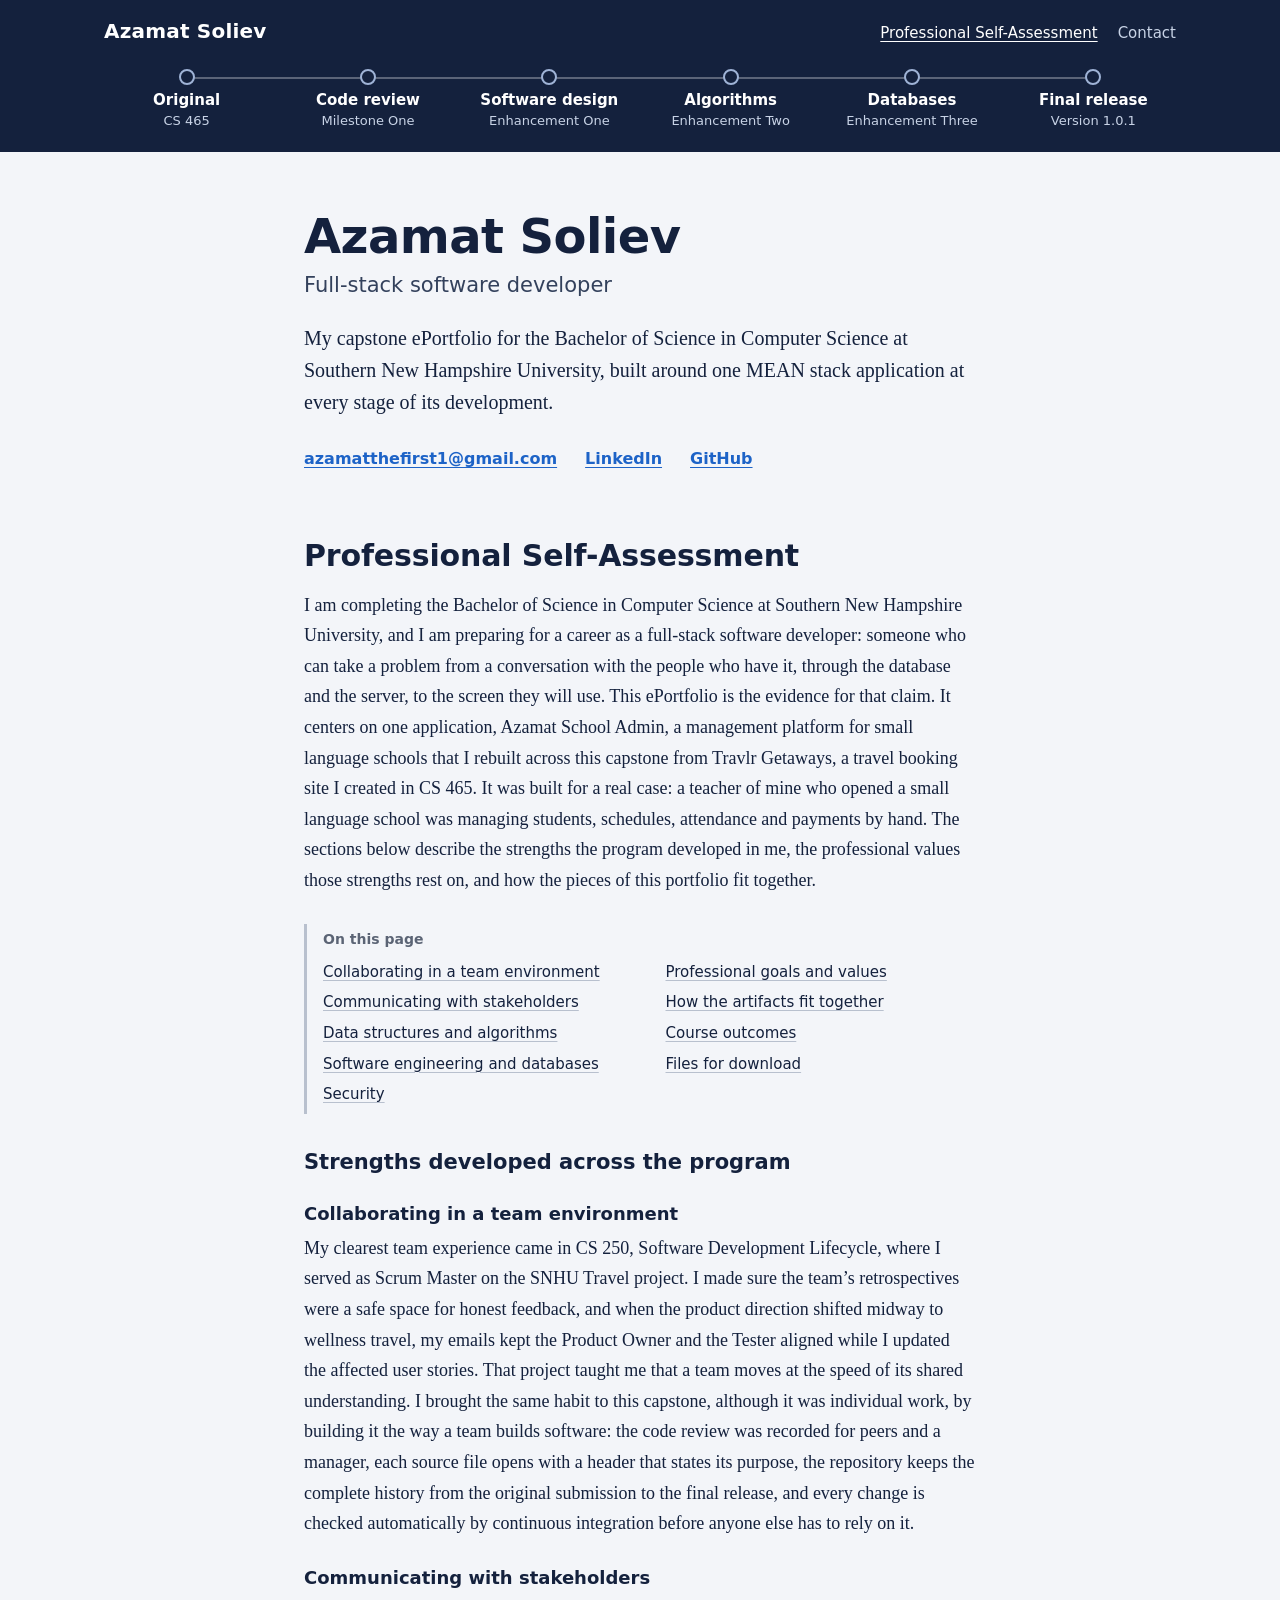
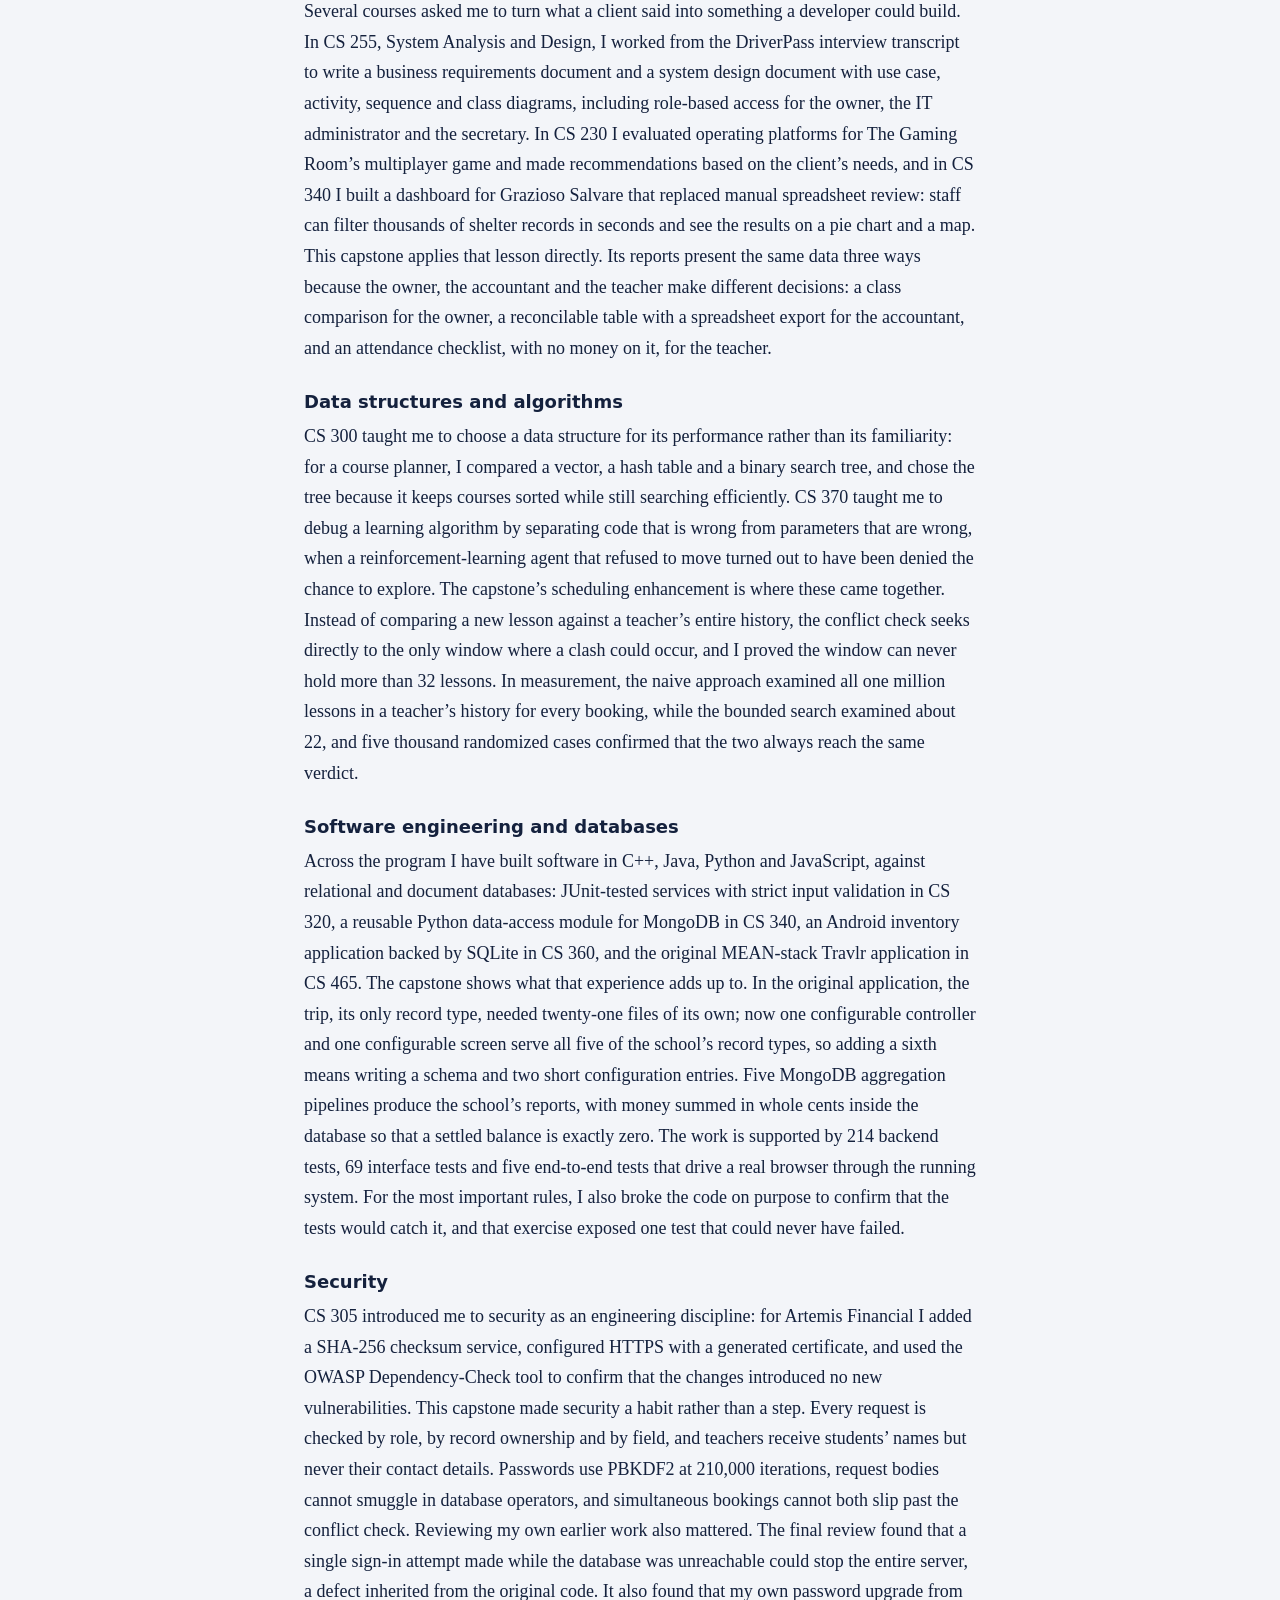
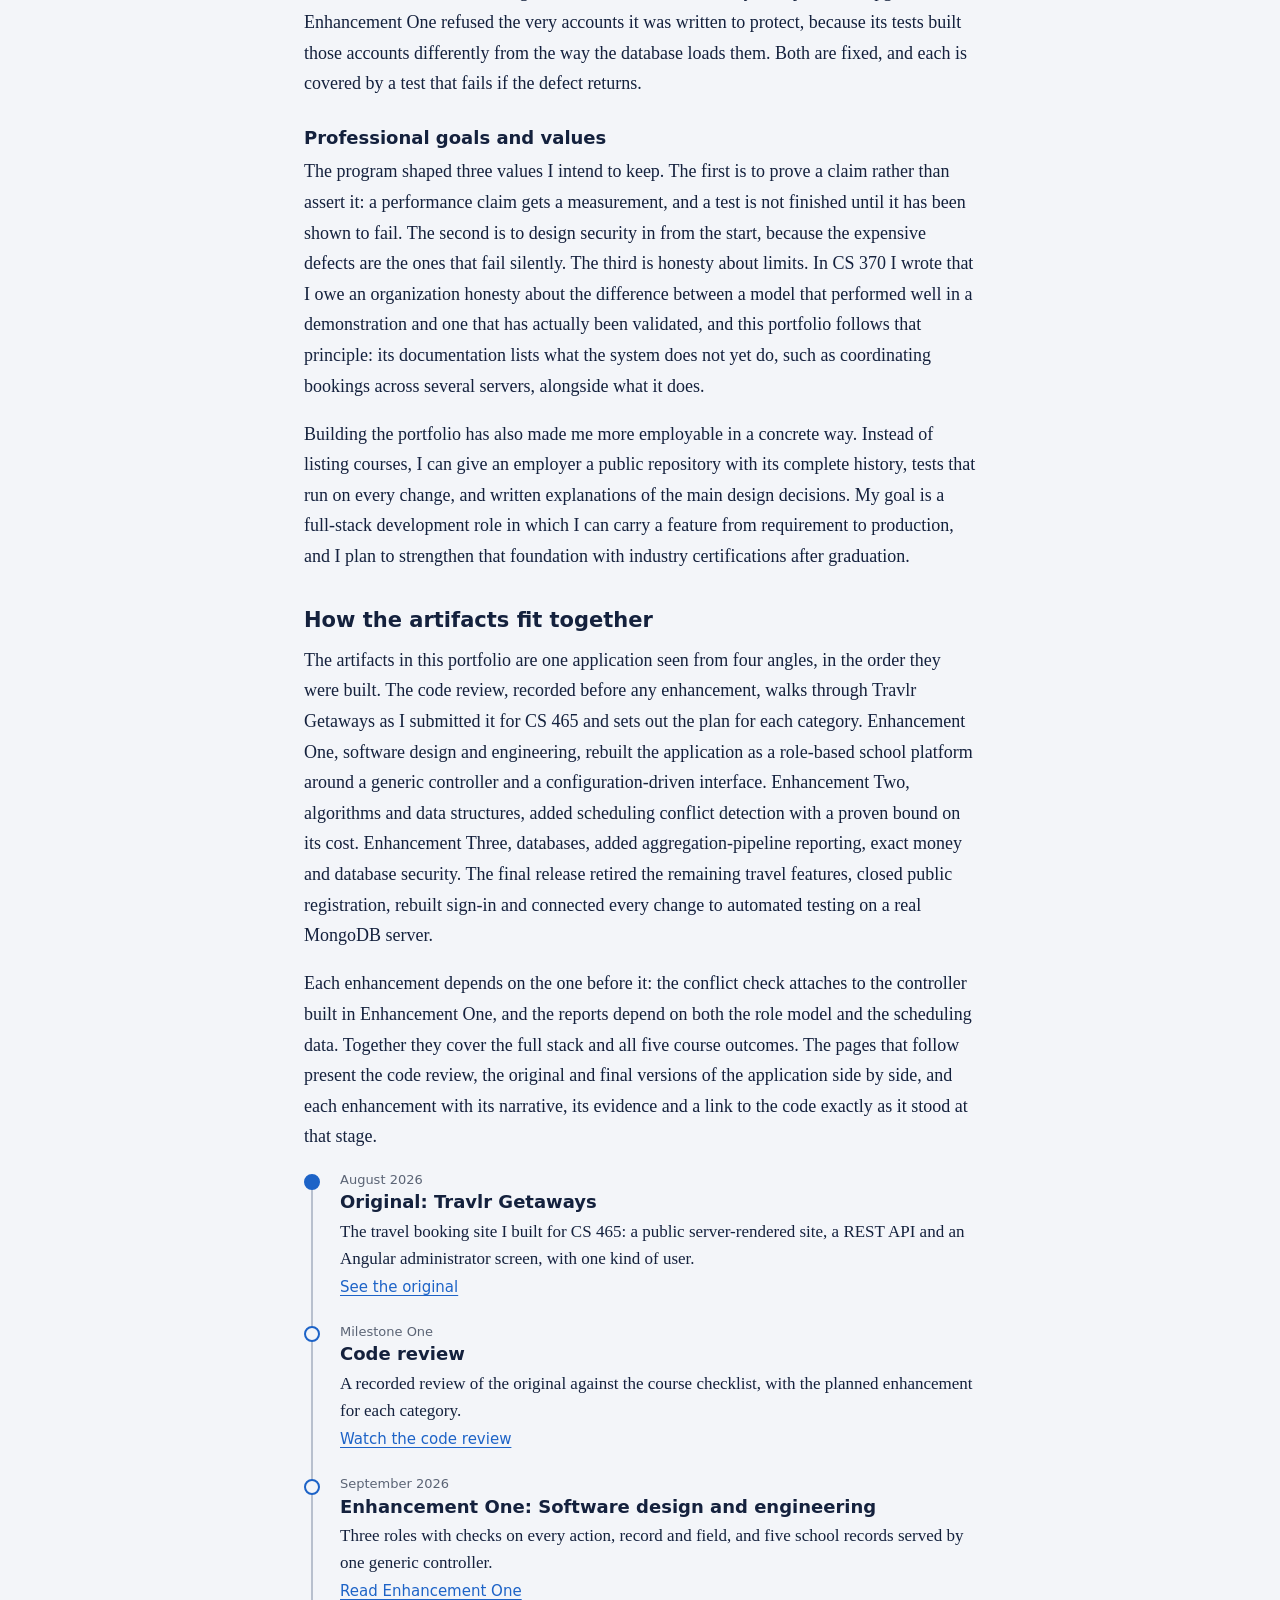
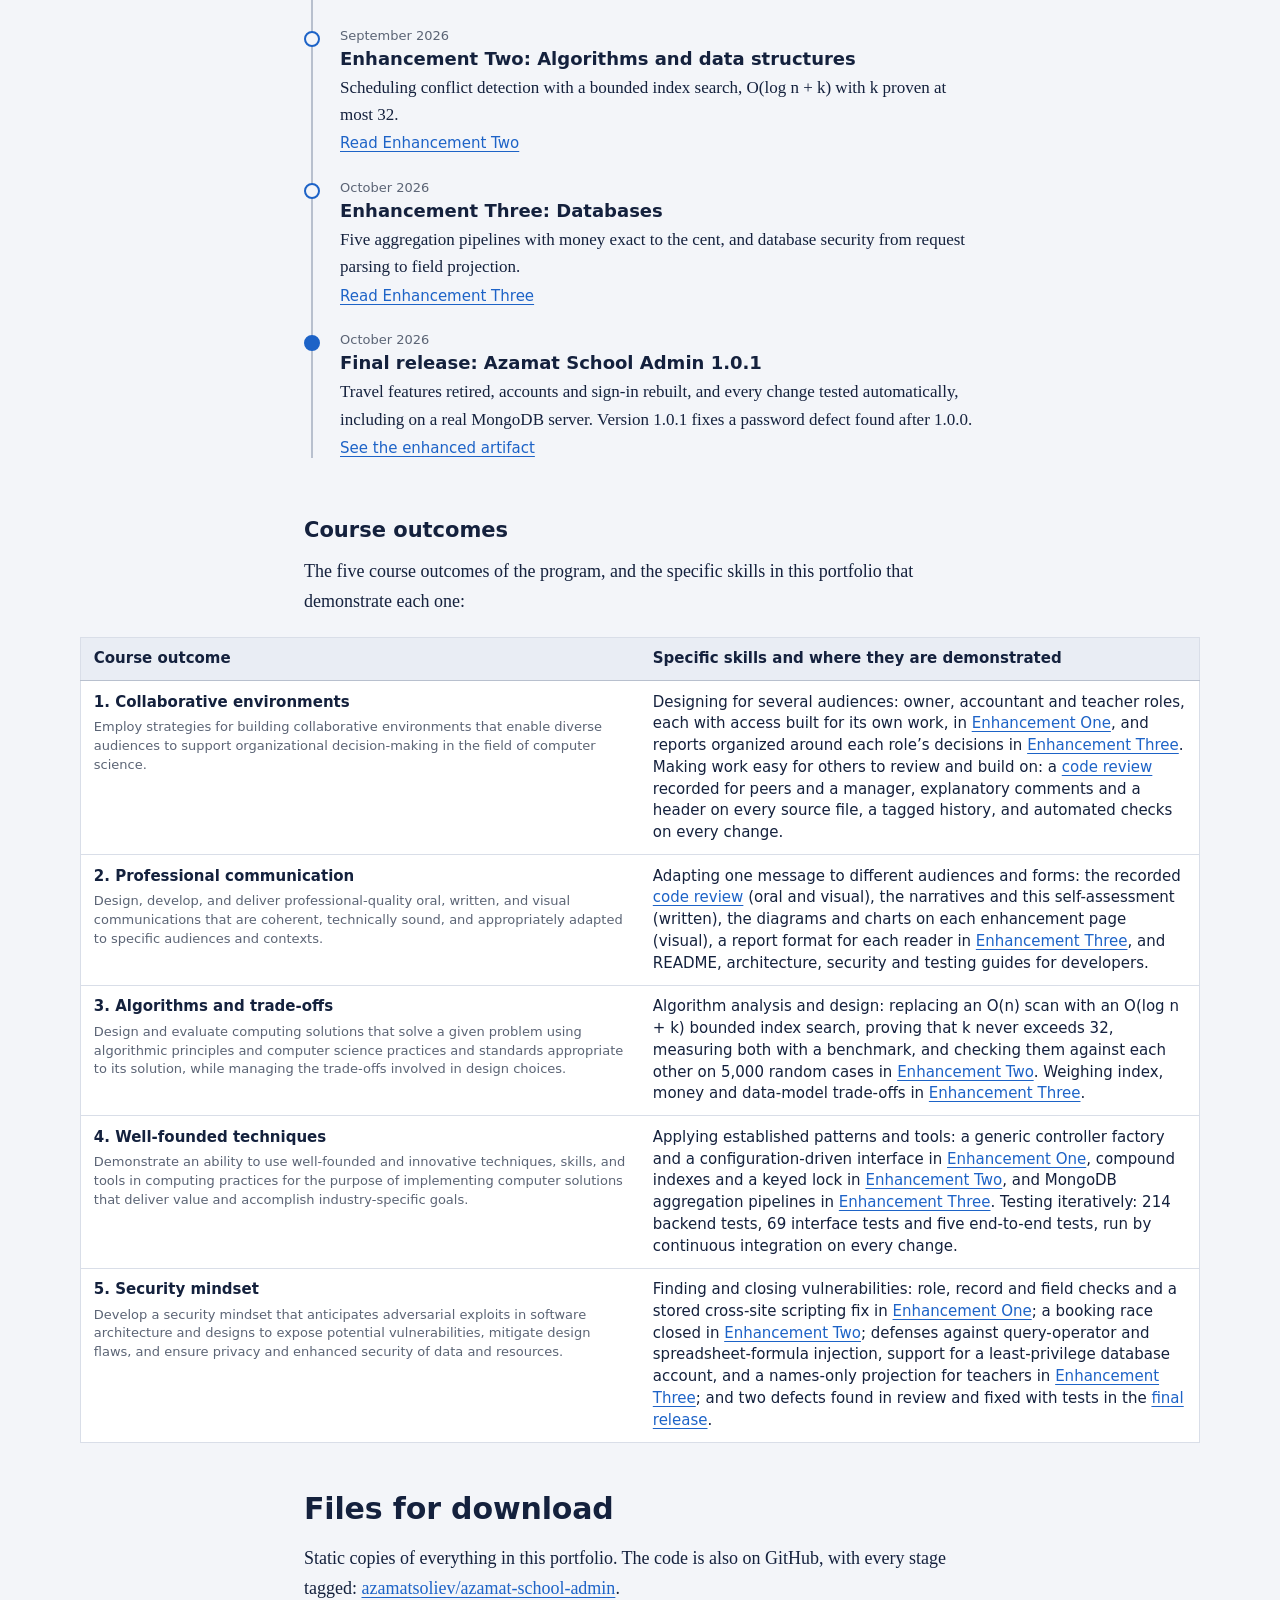
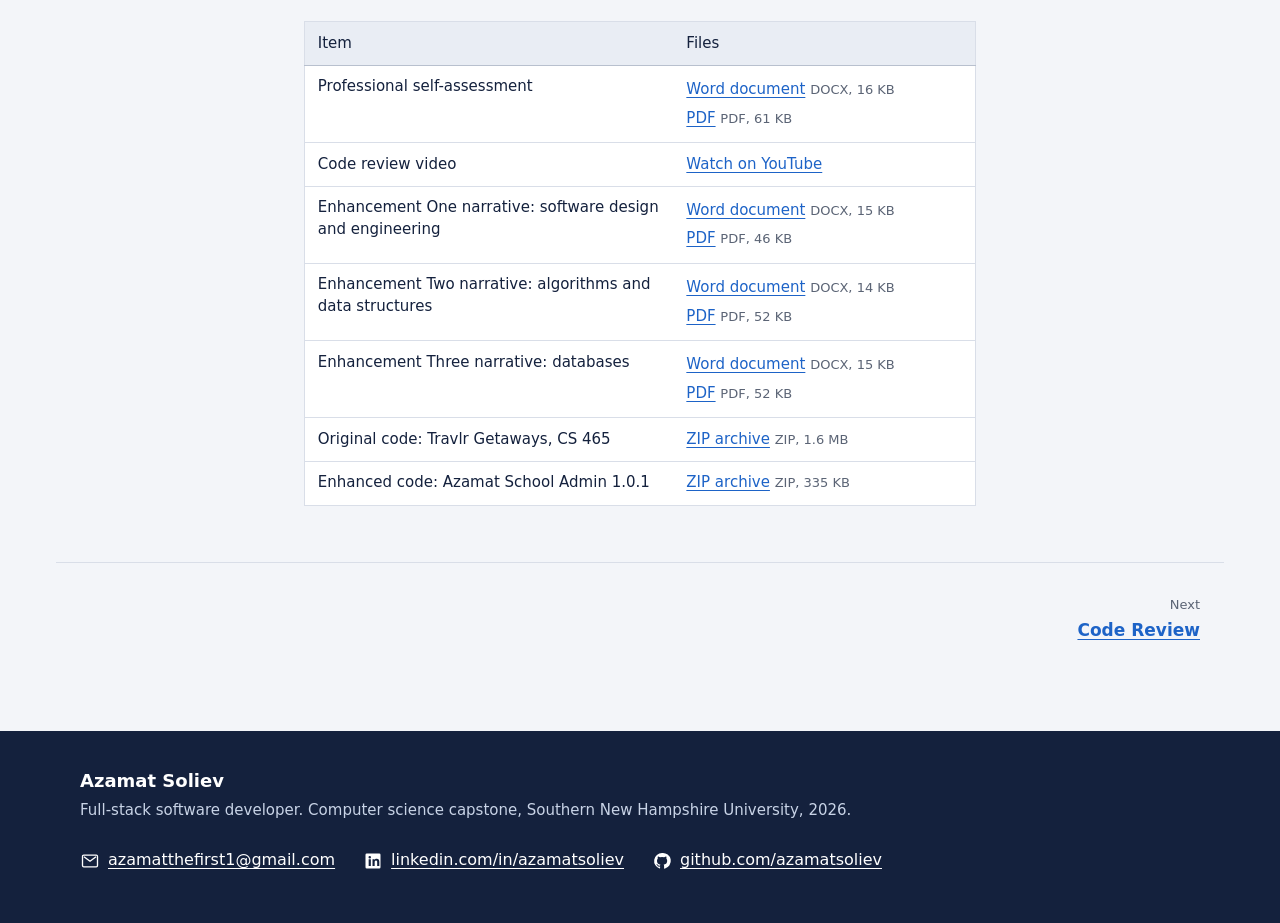
==== index.html @ d70ba4aa "Publish the CS 499 ePortfolio" ====
<!doctype html>
<html lang="en">
<head>
<meta charset="utf-8">
<meta name="viewport" content="width=device-width, initial-scale=1">
<title>Azamat Soliev | Computer Science ePortfolio</title>
<meta name="description" content="Professional self-assessment and capstone ePortfolio of Azamat Soliev, full-stack software developer: one application, from a travel booking site to a school management platform.">
<meta name="author" content="Azamat Soliev">
<meta name="color-scheme" content="light">
<meta property="og:title" content="Azamat Soliev | Computer Science ePortfolio">
<meta property="og:description" content="Professional self-assessment and capstone ePortfolio of Azamat Soliev, full-stack software developer: one application, from a travel booking site to a school management platform.">
<meta property="og:type" content="website">
<link rel="icon" href="assets/images/favicon.svg" type="image/svg+xml">
<link rel="preload" href="assets/fonts/atkinson-hyperlegible-next-latin-700-normal.woff2" as="font" type="font/woff2" crossorigin>
<link rel="preload" href="assets/fonts/source-serif-4-latin-400-normal.woff2" as="font" type="font/woff2" crossorigin>
<link rel="stylesheet" href="assets/css/site.css">
</head>
<body>

<a class="skip-link" href="#main">Skip to main content</a>
<header class="site-header">
  <div class="bar">
    <a class="wordmark" href="index.html" aria-current="page">Azamat Soliev</a>
    <p class="bar-links"><a href="index.html#self-assessment" class="is-current">Professional Self-Assessment</a> <a href="#contact">Contact</a></p>
  </div>
  
<nav class="rail" aria-label="Portfolio stages">
  <ol class="rail-list">
    <li class="rail-stage"><a href="artifact.html#original"><span class="rail-dot" aria-hidden="true"></span><span class="rail-name">Original</span><span class="rail-note">CS 465</span></a></li>
    <li class="rail-stage"><a href="code-review.html"><span class="rail-dot" aria-hidden="true"></span><span class="rail-name">Code review</span><span class="rail-note">Milestone One</span></a></li>
    <li class="rail-stage"><a href="software-design.html"><span class="rail-dot" aria-hidden="true"></span><span class="rail-name">Software design</span><span class="rail-note">Enhancement One</span></a></li>
    <li class="rail-stage"><a href="algorithms.html"><span class="rail-dot" aria-hidden="true"></span><span class="rail-name">Algorithms</span><span class="rail-note">Enhancement Two</span></a></li>
    <li class="rail-stage"><a href="databases.html"><span class="rail-dot" aria-hidden="true"></span><span class="rail-name">Databases</span><span class="rail-note">Enhancement Three</span></a></li>
    <li class="rail-stage"><a href="artifact.html#final"><span class="rail-dot" aria-hidden="true"></span><span class="rail-name">Final release</span><span class="rail-note">Version 1.0.1</span></a></li>
  </ol>
</nav>
</header>
<main id="main" tabindex="-1">

<section class="hero" aria-labelledby="name">
  <div class="hero-inner">
    <h1 id="name">Azamat Soliev</h1>
    <p class="hero-role">Full-stack software developer</p>
    <p class="hero-lead">My capstone ePortfolio for the Bachelor of Science in Computer Science at Southern New Hampshire University, built around one MEAN stack application at every stage of its development.</p>
    <ul class="contact-list hero-contacts">
      <li><a href="mailto:azamatthefirst1@gmail.com"><span>azamatthefirst1@gmail.com</span></a></li>
      <li><a href="https://www.linkedin.com/in/azamatsoliev"><span>LinkedIn</span></a></li>
      <li><a href="https://github.com/azamatsoliev"><span>GitHub</span></a></li>
    </ul>
  </div>
</section>

<article class="prose" aria-labelledby="self-assessment">
  <h2 id="self-assessment">Professional Self-Assessment</h2>
  <p>I am completing the Bachelor of Science in Computer Science at Southern New Hampshire University, and I am preparing for a career as a full-stack software developer: someone who can take a problem from a conversation with the people who have it, through the database and the server, to the screen they will use. This ePortfolio is the evidence for that claim. It centers on one application, Azamat School Admin, a management platform for small language schools that I rebuilt across this capstone from Travlr Getaways, a travel booking site I created in CS 465. It was built for a real case: a teacher of mine who opened a small language school was managing students, schedules, attendance and payments by hand. The sections below describe the strengths the program developed in me, the professional values those strengths rest on, and how the pieces of this portfolio fit together.</p>
  
<nav class="toc" aria-label="On this page">
  <p class="toc-title">On this page</p>
  <ul><li><a href="#collaborating-in-a-team-environment">Collaborating in a team environment</a></li><li><a href="#communicating-with-stakeholders">Communicating with stakeholders</a></li><li><a href="#data-structures-and-algorithms">Data structures and algorithms</a></li><li><a href="#software-engineering-and-databases">Software engineering and databases</a></li><li><a href="#security">Security</a></li><li><a href="#professional-goals-and-values">Professional goals and values</a></li><li><a href="#fit">How the artifacts fit together</a></li><li><a href="#outcomes">Course outcomes</a></li><li><a href="#files">Files for download</a></li></ul>
</nav>
  <h3 id="strengths">Strengths developed across the program</h3>
  <h4 id="collaborating-in-a-team-environment">Collaborating in a team environment</h4>
<p>My clearest team experience came in CS 250, Software Development Lifecycle, where I served as Scrum Master on the SNHU Travel project. I made sure the team’s retrospectives were a safe space for honest feedback, and when the product direction shifted midway to wellness travel, my emails kept the Product Owner and the Tester aligned while I updated the affected user stories. That project taught me that a team moves at the speed of its shared understanding. I brought the same habit to this capstone, although it was individual work, by building it the way a team builds software: the code review was recorded for peers and a manager, each source file opens with a header that states its purpose, the repository keeps the complete history from the original submission to the final release, and every change is checked automatically by continuous integration before anyone else has to rely on it.</p>
<h4 id="communicating-with-stakeholders">Communicating with stakeholders</h4>
<p>Several courses asked me to turn what a client said into something a developer could build. In CS 255, System Analysis and Design, I worked from the DriverPass interview transcript to write a business requirements document and a system design document with use case, activity, sequence and class diagrams, including role-based access for the owner, the IT administrator and the secretary. In CS 230 I evaluated operating platforms for The Gaming Room’s multiplayer game and made recommendations based on the client’s needs, and in CS 340 I built a dashboard for Grazioso Salvare that replaced manual spreadsheet review: staff can filter thousands of shelter records in seconds and see the results on a pie chart and a map. This capstone applies that lesson directly. Its reports present the same data three ways because the owner, the accountant and the teacher make different decisions: a class comparison for the owner, a reconcilable table with a spreadsheet export for the accountant, and an attendance checklist, with no money on it, for the teacher.</p>
<h4 id="data-structures-and-algorithms">Data structures and algorithms</h4>
<p>CS 300 taught me to choose a data structure for its performance rather than its familiarity: for a course planner, I compared a vector, a hash table and a binary search tree, and chose the tree because it keeps courses sorted while still searching efficiently. CS 370 taught me to debug a learning algorithm by separating code that is wrong from parameters that are wrong, when a reinforcement-learning agent that refused to move turned out to have been denied the chance to explore. The capstone’s scheduling enhancement is where these came together. Instead of comparing a new lesson against a teacher’s entire history, the conflict check seeks directly to the only window where a clash could occur, and I proved the window can never hold more than 32 lessons. In measurement, the naive approach examined all one million lessons in a teacher’s history for every booking, while the bounded search examined about 22, and five thousand randomized cases confirmed that the two always reach the same verdict.</p>
<h4 id="software-engineering-and-databases">Software engineering and databases</h4>
<p>Across the program I have built software in C++, Java, Python and JavaScript, against relational and document databases: JUnit-tested services with strict input validation in CS 320, a reusable Python data-access module for MongoDB in CS 340, an Android inventory application backed by SQLite in CS 360, and the original MEAN-stack Travlr application in CS 465. The capstone shows what that experience adds up to. In the original application, the trip, its only record type, needed twenty-one files of its own; now one configurable controller and one configurable screen serve all five of the school’s record types, so adding a sixth means writing a schema and two short configuration entries. Five MongoDB aggregation pipelines produce the school’s reports, with money summed in whole cents inside the database so that a settled balance is exactly zero. The work is supported by 214 backend tests, 69 interface tests and five end-to-end tests that drive a real browser through the running system. For the most important rules, I also broke the code on purpose to confirm that the tests would catch it, and that exercise exposed one test that could never have failed.</p>
<h4 id="security">Security</h4>
<p>CS 305 introduced me to security as an engineering discipline: for Artemis Financial I added a SHA-256 checksum service, configured HTTPS with a generated certificate, and used the OWASP Dependency-Check tool to confirm that the changes introduced no new vulnerabilities. This capstone made security a habit rather than a step. Every request is checked by role, by record ownership and by field, and teachers receive students’ names but never their contact details. Passwords use PBKDF2 at 210,000 iterations, request bodies cannot smuggle in database operators, and simultaneous bookings cannot both slip past the conflict check. Reviewing my own earlier work also mattered. The final review found that a single sign-in attempt made while the database was unreachable could stop the entire server, a defect inherited from the original code. It also found that my own password upgrade from Enhancement One refused the very accounts it was written to protect, because its tests built those accounts differently from the way the database loads them. Both are fixed, and each is covered by a test that fails if the defect returns.</p>
<h4 id="professional-goals-and-values">Professional goals and values</h4>
<p>The program shaped three values I intend to keep. The first is to prove a claim rather than assert it: a performance claim gets a measurement, and a test is not finished until it has been shown to fail. The second is to design security in from the start, because the expensive defects are the ones that fail silently. The third is honesty about limits. In CS 370 I wrote that I owe an organization honesty about the difference between a model that performed well in a demonstration and one that has actually been validated, and this portfolio follows that principle: its documentation lists what the system does not yet do, such as coordinating bookings across several servers, alongside what it does.</p>
<p>Building the portfolio has also made me more employable in a concrete way. Instead of listing courses, I can give an employer a public repository with its complete history, tests that run on every change, and written explanations of the main design decisions. My goal is a full-stack development role in which I can carry a feature from requirement to production, and I plan to strengthen that foundation with industry certifications after graduation.</p>

  <h3 id="fit">How the artifacts fit together</h3>
  <p>The artifacts in this portfolio are one application seen from four angles, in the order they were built. The code review, recorded before any enhancement, walks through Travlr Getaways as I submitted it for CS 465 and sets out the plan for each category. Enhancement One, software design and engineering, rebuilt the application as a role-based school platform around a generic controller and a configuration-driven interface. Enhancement Two, algorithms and data structures, added scheduling conflict detection with a proven bound on its cost. Enhancement Three, databases, added aggregation-pipeline reporting, exact money and database security. The final release retired the remaining travel features, closed public registration, rebuilt sign-in and connected every change to automated testing on a real MongoDB server.</p>
<p>Each enhancement depends on the one before it: the conflict check attaches to the controller built in Enhancement One, and the reports depend on both the role model and the scheduling data. Together they cover the full stack and all five course outcomes. The pages that follow present the code review, the original and final versions of the application side by side, and each enhancement with its narrative, its evidence and a link to the code exactly as it stood at that stage.</p>
</article>

<section class="map-section" aria-labelledby="map-title">
  <h3 id="map-title" class="visually-hidden">The stages of the application</h3>
  <ol class="stage-map">
    <li class="stage-map-item">
      <p class="stage-when">August 2026</p>
      <h4 class="stage-title">Original: Travlr Getaways</h4>
      <p class="stage-text">The travel booking site I built for CS 465: a public server-rendered site, a REST API and an Angular administrator screen, with one kind of user.</p>
      <p class="stage-link"><a href="artifact.html#original">See the original</a></p>
    </li>
    <li class="stage-map-item">
      <p class="stage-when">Milestone One</p>
      <h4 class="stage-title">Code review</h4>
      <p class="stage-text">A recorded review of the original against the course checklist, with the planned enhancement for each category.</p>
      <p class="stage-link"><a href="code-review.html">Watch the code review</a></p>
    </li>
    <li class="stage-map-item">
      <p class="stage-when">September 2026</p>
      <h4 class="stage-title">Enhancement One: Software design and engineering</h4>
      <p class="stage-text">Three roles with checks on every action, record and field, and five school records served by one generic controller.</p>
      <p class="stage-link"><a href="software-design.html">Read Enhancement One</a></p>
    </li>
    <li class="stage-map-item">
      <p class="stage-when">September 2026</p>
      <h4 class="stage-title">Enhancement Two: Algorithms and data structures</h4>
      <p class="stage-text">Scheduling conflict detection with a bounded index search, O(log n + k) with k proven at most 32.</p>
      <p class="stage-link"><a href="algorithms.html">Read Enhancement Two</a></p>
    </li>
    <li class="stage-map-item">
      <p class="stage-when">October 2026</p>
      <h4 class="stage-title">Enhancement Three: Databases</h4>
      <p class="stage-text">Five aggregation pipelines with money exact to the cent, and database security from request parsing to field projection.</p>
      <p class="stage-link"><a href="databases.html">Read Enhancement Three</a></p>
    </li>
    <li class="stage-map-item">
      <p class="stage-when">October 2026</p>
      <h4 class="stage-title">Final release: Azamat School Admin 1.0.1</h4>
      <p class="stage-text">Travel features retired, accounts and sign-in rebuilt, and every change tested automatically, including on a real MongoDB server. Version 1.0.1 fixes a password defect found after 1.0.0.</p>
      <p class="stage-link"><a href="artifact.html#final">See the enhanced artifact</a></p>
    </li>
  </ol>
</section>

<section class="prose" aria-labelledby="outcomes">
  <h3 id="outcomes">Course outcomes</h3>
  <p>The five course outcomes of the program, and the specific skills in this portfolio that demonstrate each one:</p>
</section>
<div class="table-wrap is-wide">
<table class="outcomes">
  <thead><tr><th scope="col">Course outcome</th><th scope="col">Specific skills and where they are demonstrated</th></tr></thead>
  <tbody>
    <tr><th scope="row"><span class="outcome-short">1. Collaborative environments</span><span class="outcome-full">Employ strategies for building collaborative environments that enable diverse audiences to support organizational decision-making in the field of computer science.</span></th><td>Designing for several audiences: owner, accountant and teacher roles, each with access built for its own work, in <a href="software-design.html">Enhancement One</a>, and reports organized around each role’s decisions in <a href="databases.html">Enhancement Three</a>. Making work easy for others to review and build on: a <a href="code-review.html">code review</a> recorded for peers and a manager, explanatory comments and a header on every source file, a tagged history, and automated checks on every change.</td></tr>
    <tr><th scope="row"><span class="outcome-short">2. Professional communication</span><span class="outcome-full">Design, develop, and deliver professional-quality oral, written, and visual communications that are coherent, technically sound, and appropriately adapted to specific audiences and contexts.</span></th><td>Adapting one message to different audiences and forms: the recorded <a href="code-review.html">code review</a> (oral and visual), the narratives and this self-assessment (written), the diagrams and charts on each enhancement page (visual), a report format for each reader in <a href="databases.html">Enhancement Three</a>, and README, architecture, security and testing guides for developers.</td></tr>
    <tr><th scope="row"><span class="outcome-short">3. Algorithms and trade-offs</span><span class="outcome-full">Design and evaluate computing solutions that solve a given problem using algorithmic principles and computer science practices and standards appropriate to its solution, while managing the trade-offs involved in design choices.</span></th><td>Algorithm analysis and design: replacing an O(n) scan with an O(log n + k) bounded index search, proving that k never exceeds 32, measuring both with a benchmark, and checking them against each other on 5,000 random cases in <a href="algorithms.html">Enhancement Two</a>. Weighing index, money and data-model trade-offs in <a href="databases.html">Enhancement Three</a>.</td></tr>
    <tr><th scope="row"><span class="outcome-short">4. Well-founded techniques</span><span class="outcome-full">Demonstrate an ability to use well-founded and innovative techniques, skills, and tools in computing practices for the purpose of implementing computer solutions that deliver value and accomplish industry-specific goals.</span></th><td>Applying established patterns and tools: a generic controller factory and a configuration-driven interface in <a href="software-design.html">Enhancement One</a>, compound indexes and a keyed lock in <a href="algorithms.html">Enhancement Two</a>, and MongoDB aggregation pipelines in <a href="databases.html">Enhancement Three</a>. Testing iteratively: 214 backend tests, 69 interface tests and five end-to-end tests, run by continuous integration on every change.</td></tr>
    <tr><th scope="row"><span class="outcome-short">5. Security mindset</span><span class="outcome-full">Develop a security mindset that anticipates adversarial exploits in software architecture and designs to expose potential vulnerabilities, mitigate design flaws, and ensure privacy and enhanced security of data and resources.</span></th><td>Finding and closing vulnerabilities: role, record and field checks and a stored cross-site scripting fix in <a href="software-design.html">Enhancement One</a>; a booking race closed in <a href="algorithms.html">Enhancement Two</a>; defenses against query-operator and spreadsheet-formula injection, support for a least-privilege database account, and a names-only projection for teachers in <a href="databases.html">Enhancement Three</a>; and two defects found in review and fixed with tests in the <a href="artifact.html#final">final release</a>.</td></tr>
  </tbody>
</table>
</div>

<section class="prose files" aria-labelledby="files">
  <h2 id="files">Files for download</h2>
  <p>Static copies of everything in this portfolio. The code is also on GitHub, with every stage tagged: <a href="https://github.com/azamatsoliev/azamat-school-admin">azamatsoliev/azamat-school-admin</a>.</p>
  <table class="file-table">
    <thead><tr><th scope="col">Item</th><th scope="col">Files</th></tr></thead>
    <tbody>
      <tr><th scope="row">Professional self-assessment</th><td><span class="link-stack"><span><a href="assets/downloads/01_Professional_Self_Assessment_Soliev.docx" download>Word document</a> <span class="file-meta">DOCX, 16 KB</span></span><span><a href="assets/downloads/01_Professional_Self_Assessment_Soliev.pdf" download>PDF</a> <span class="file-meta">PDF, 61 KB</span></span></span></td></tr>
      <tr><th scope="row">Code review video</th><td><a href="https://youtu.be/u06APioXnVo">Watch on YouTube</a></td></tr>
      <tr><th scope="row">Enhancement One narrative: software design and engineering</th><td><span class="link-stack"><span><a href="assets/downloads/03_Narrative_Enhancement_One_Software_Design_Soliev.docx" download>Word document</a> <span class="file-meta">DOCX, 15 KB</span></span><span><a href="assets/downloads/03_Narrative_Enhancement_One_Software_Design_Soliev.pdf" download>PDF</a> <span class="file-meta">PDF, 46 KB</span></span></span></td></tr>
      <tr><th scope="row">Enhancement Two narrative: algorithms and data structures</th><td><span class="link-stack"><span><a href="assets/downloads/04_Narrative_Enhancement_Two_Algorithms_Soliev.docx" download>Word document</a> <span class="file-meta">DOCX, 14 KB</span></span><span><a href="assets/downloads/04_Narrative_Enhancement_Two_Algorithms_Soliev.pdf" download>PDF</a> <span class="file-meta">PDF, 52 KB</span></span></span></td></tr>
      <tr><th scope="row">Enhancement Three narrative: databases</th><td><span class="link-stack"><span><a href="assets/downloads/05_Narrative_Enhancement_Three_Databases_Soliev.docx" download>Word document</a> <span class="file-meta">DOCX, 15 KB</span></span><span><a href="assets/downloads/05_Narrative_Enhancement_Three_Databases_Soliev.pdf" download>PDF</a> <span class="file-meta">PDF, 52 KB</span></span></span></td></tr>
      <tr><th scope="row">Original code: Travlr Getaways, CS 465</th><td><a href="assets/downloads/06_Original_Code_Travlr_Getaways_Soliev.zip" download>ZIP archive</a> <span class="file-meta">ZIP, 1.6 MB</span></td></tr>
      <tr><th scope="row">Enhanced code: Azamat School Admin 1.0.1</th><td><a href="assets/downloads/07_Enhanced_Code_Azamat_School_Admin_v1.0.1_Soliev.zip" download>ZIP archive</a> <span class="file-meta">ZIP, 335 KB</span></td></tr>
    </tbody>
  </table>
</section>

<nav class="pager" aria-label="Previous and next pages">
  <span></span>
  <a class="pager-next" href="code-review.html"><span class="pager-label">Next</span><span class="pager-title">Code Review</span></a>
</nav>
</main>

<footer class="site-footer" id="contact">
  <div class="footer-inner">
    <p class="footer-name">Azamat Soliev</p>
    <p class="footer-role">Full-stack software developer. Computer science capstone, Southern New Hampshire University, 2026.</p>
    <ul class="contact-list">
      <li><a href="mailto:azamatthefirst1@gmail.com"><svg class="icon" viewBox="0 0 24 24" aria-hidden="true" focusable="false"><path d="M3 6.5A1.5 1.5 0 0 1 4.5 5h15A1.5 1.5 0 0 1 21 6.5v11a1.5 1.5 0 0 1-1.5 1.5h-15A1.5 1.5 0 0 1 3 17.5v-11Zm1.8.3 7.2 5.4 7.2-5.4" fill="none" stroke="currentColor" stroke-width="1.6" stroke-linejoin="round"/></svg><span>azamatthefirst1@gmail.com</span></a></li>
      <li><a href="https://www.linkedin.com/in/azamatsoliev"><svg class="icon" viewBox="0 0 24 24" aria-hidden="true" focusable="false"><path d="M4.5 3h15A1.5 1.5 0 0 1 21 4.5v15a1.5 1.5 0 0 1-1.5 1.5h-15A1.5 1.5 0 0 1 3 19.5v-15A1.5 1.5 0 0 1 4.5 3Zm2.3 6.9V18h2.6V9.9H6.8Zm1.3-4a1.5 1.5 0 1 0 0 3 1.5 1.5 0 0 0 0-3Zm3.3 4V18H14v-4.3c0-1.1.2-2.2 1.6-2.2 1.4 0 1.4 1.3 1.4 2.3V18h2.6v-4.7c0-2.3-.5-4-3.2-4-1.3 0-2.1.7-2.5 1.4V9.9h-2.5Z" fill="currentColor"/></svg><span>linkedin.com/in/azamatsoliev</span></a></li>
      <li><a href="https://github.com/azamatsoliev"><svg class="icon" viewBox="0 0 24 24" aria-hidden="true" focusable="false"><path d="M12 2.5a9.5 9.5 0 0 0-3 18.5c.5.1.7-.2.7-.5v-1.8c-2.6.6-3.2-1.1-3.2-1.1-.4-1.1-1-1.4-1-1.4-.9-.6 0-.6 0-.6 1 .1 1.5 1 1.5 1 .8 1.5 2.2 1 2.7.8.1-.6.3-1 .6-1.2-2.1-.2-4.3-1-4.3-4.6 0-1 .4-1.9 1-2.5-.1-.3-.4-1.2.1-2.6 0 0 .8-.3 2.6 1a9 9 0 0 1 4.8 0c1.8-1.3 2.6-1 2.6-1 .5 1.4.2 2.3.1 2.6.6.7 1 1.5 1 2.5 0 3.6-2.2 4.4-4.3 4.6.3.3.6.9.6 1.8v2.7c0 .3.2.6.7.5A9.5 9.5 0 0 0 12 2.5Z" fill="currentColor"/></svg><span>github.com/azamatsoliev</span></a></li>
    </ul>
  </div>
</footer>
<script src="assets/js/site.js" defer></script>
</body>
</html>
---- assets/css/site.css ----
/*
 * ePortfolio stylesheet.
 * Colors are shared with the application itself (navy ink and blue accent),
 * so the portfolio and the product read as one body of work.
 */

@font-face {
  font-family: 'Atkinson Hyperlegible Next';
  font-style: normal;
  font-weight: 400;
  font-display: swap;
  src: url('../fonts/atkinson-hyperlegible-next-latin-400-normal.woff2') format('woff2');
}
@font-face {
  font-family: 'Atkinson Hyperlegible Next';
  font-style: normal;
  font-weight: 700;
  font-display: swap;
  src: url('../fonts/atkinson-hyperlegible-next-latin-700-normal.woff2') format('woff2');
}
@font-face {
  font-family: 'Source Serif 4';
  font-style: normal;
  font-weight: 400;
  font-display: swap;
  src: url('../fonts/source-serif-4-latin-400-normal.woff2') format('woff2');
}
@font-face {
  font-family: 'Source Serif 4';
  font-style: italic;
  font-weight: 400;
  font-display: swap;
  src: url('../fonts/source-serif-4-latin-400-italic.woff2') format('woff2');
}
@font-face {
  font-family: 'Source Serif 4';
  font-style: normal;
  font-weight: 600;
  font-display: swap;
  src: url('../fonts/source-serif-4-latin-600-normal.woff2') format('woff2');
}

:root {
  color-scheme: light;
  --ink: #14213d;
  --ink-soft: #33415c;
  --muted: #5b6475;
  --paper: #f3f5f9;
  --surface: #ffffff;
  --rule: #d9dee8;
  --rule-strong: #b8c0ce;
  --accent: #1d63c7;
  --accent-strong: #154a96;
  --accent-tint: #e7effa;
  --critical: #d03b3b;
  --series-muted: #8a93a3;
  --on-ink: #ffffff;
  --on-ink-soft: #c8d3e6;
  --sans: 'Atkinson Hyperlegible Next', system-ui, -apple-system, 'Segoe UI', Roboto, Arial, sans-serif;
  --serif: 'Source Serif 4', Georgia, 'Times New Roman', serif;
  --mono: ui-monospace, SFMono-Regular, Menlo, Consolas, 'Liberation Mono', monospace;
  --measure: 42rem;
  --wide: 70rem;
  --gutter: 1.5rem;
}

*, *::before, *::after { box-sizing: border-box; }

html { -webkit-text-size-adjust: 100%; text-size-adjust: 100%; }
@media (prefers-reduced-motion: no-preference) {
  html { scroll-behavior: smooth; }
}

body {
  margin: 0;
  background: var(--paper);
  color: var(--ink);
  font-family: var(--sans);
  font-size: 1rem;
  line-height: 1.55;
  overflow-wrap: break-word;
  /* Keeps the footer at the bottom of the window on short pages. */
  min-height: 100vh;
  display: flex;
  flex-direction: column;
}

img, svg, iframe { max-width: 100%; }

/* Anything hidden stays hidden, whatever its layout rule. */
[hidden] { display: none !important; }

a {
  color: var(--accent);
  text-decoration-thickness: 1px;
  text-underline-offset: 0.18em;
}
a:hover { color: var(--accent-strong); text-decoration-thickness: 2px; }

:focus-visible {
  outline: 3px solid var(--accent);
  outline-offset: 2px;
  border-radius: 2px;
}

code {
  font-family: var(--mono);
  font-size: 0.875em;
  background: var(--surface);
  border: 1px solid var(--rule);
  border-radius: 4px;
  padding: 0.05em 0.3em;
}

.visually-hidden {
  position: absolute !important;
  width: 1px;
  height: 1px;
  padding: 0;
  margin: -1px;
  overflow: hidden;
  clip: rect(0, 0, 0, 0);
  white-space: nowrap;
  border: 0;
}

.skip-link {
  position: absolute;
  left: 1rem;
  top: -4rem;
  z-index: 10;
  background: var(--surface);
  color: var(--ink);
  font-weight: 700;
  padding: 0.75rem 1rem;
  border-radius: 6px;
}
.skip-link:focus { top: 1rem; }

/* ----- Header: name, page links and the stage rail ----- */

.site-header {
  background: var(--ink);
  color: var(--on-ink);
}
.site-header :focus-visible { outline-color: var(--on-ink); }

.bar {
  max-width: var(--wide);
  margin: 0 auto;
  padding: 1rem var(--gutter) 0.25rem;
  display: flex;
  flex-wrap: wrap;
  align-items: baseline;
  justify-content: space-between;
  gap: 0.25rem 1.5rem;
}
.wordmark {
  color: var(--on-ink);
  font-weight: 700;
  font-size: 1.25rem;
  letter-spacing: 0.01em;
  text-decoration: none;
}
.wordmark:hover { color: var(--on-ink); text-decoration: underline; }
.bar-links { margin: 0; display: flex; flex-wrap: wrap; gap: 0.25rem 1.25rem; }
.bar-links a { color: var(--on-ink-soft); font-size: 0.9375rem; text-decoration: none; }
.bar-links a:hover, .bar-links a.is-current { color: var(--on-ink); text-decoration: underline; }

.rail {
  max-width: var(--wide);
  margin: 0 auto;
  padding: 0.75rem calc(var(--gutter) - 0.5rem) 1rem;
  overflow-x: auto;
  scrollbar-width: thin;
}
.rail-list {
  position: relative;
  list-style: none;
  margin: 0;
  padding: 0;
  display: grid;
  grid-template-columns: repeat(6, minmax(7.25rem, 1fr));
}
.rail-list::before {
  content: '';
  position: absolute;
  left: calc(100% / 12);
  right: calc(100% / 12);
  top: 0.9rem;
  height: 2px;
  background: rgba(255, 255, 255, 0.3);
}
.rail-stage a {
  position: relative;
  display: flex;
  flex-direction: column;
  align-items: center;
  gap: 0.2rem;
  padding: 0.35rem 0.4rem 0.4rem;
  border-radius: 6px;
  color: var(--on-ink-soft);
  text-align: center;
  text-decoration: none;
}
.rail-dot {
  width: 1rem;
  height: 1rem;
  border-radius: 50%;
  background: var(--ink);
  border: 2px solid #9fb3d6;
  margin-bottom: 0.2rem;
}
.rail-name { color: var(--on-ink); font-weight: 700; font-size: 0.9375rem; line-height: 1.25; }
.rail-note { font-size: 0.8125rem; line-height: 1.25; }
.rail-stage a:hover .rail-dot { background: #9fb3d6; }
.rail-stage a:hover .rail-name { text-decoration: underline; }
.rail-stage.is-current .rail-dot {
  background: #7fb0f5;
  border-color: var(--on-ink);
  box-shadow: 0 0 0 4px rgba(127, 176, 245, 0.28);
}
.rail-stage.is-current .rail-note { color: var(--on-ink); }

/* ----- Page structure ----- */

main { display: block; flex: 1 0 auto; padding-bottom: 1rem; }
main:focus { outline: none; }

.prose,
.page-head {
  max-width: calc(var(--measure) + 2 * var(--gutter));
  margin-inline: auto;
  padding-inline: var(--gutter);
}
.is-wide {
  max-width: calc(var(--wide) + 2 * var(--gutter));
  margin-inline: auto;
  padding-inline: var(--gutter);
}

h1, h2, h3, h4 { font-family: var(--sans); color: var(--ink); line-height: 1.2; }
h1 { font-size: clamp(2.125rem, 1.6rem + 2.2vw, 3rem); letter-spacing: -0.012em; margin: 0 0 1rem; }
h2 { font-size: clamp(1.5rem, 1.25rem + 1vw, 1.875rem); margin: 3rem 0 1rem; letter-spacing: -0.005em; }
h3 { font-size: 1.3125rem; margin: 2.25rem 0 0.75rem; }
h4 { font-size: 1.125rem; margin: 1.75rem 0 0.5rem; }

.prose p,
.prose li,
.lead {
  font-family: var(--serif);
  font-size: 1.125rem;
  line-height: 1.7;
}
.prose p { margin: 0 0 1.1rem; }
.prose ul { padding-left: 1.25rem; margin: 0 0 1.25rem; }
.prose li { margin-bottom: 0.6rem; }
.prose li::marker { color: var(--muted); }
.prose strong { font-weight: 600; }

.page-head { padding-top: 3rem; }
.lead { font-size: 1.25rem; line-height: 1.6; color: var(--ink-soft); margin: 0 0 1.25rem; }

.note {
  font-family: var(--sans);
  font-size: 0.9375rem;
  background: var(--accent-tint);
  border-left: 4px solid var(--accent);
  padding: 0.75rem 1rem;
  margin: 0 0 1.5rem;
  border-radius: 0 6px 6px 0;
}

/* ----- Home: hero ----- */

.hero {
  max-width: calc(var(--measure) + 2 * var(--gutter));
  margin: 0 auto;
  padding: 3.5rem var(--gutter) 0.5rem;
}
.hero h1 { margin-bottom: 0.25rem; }
.hero-role {
  font-size: 1.3125rem;
  color: var(--ink-soft);
  margin: 0 0 1.25rem;
}
.hero-lead {
  font-family: var(--serif);
  font-size: 1.25rem;
  line-height: 1.6;
  margin: 0 0 1.25rem;
}
.contact-list {
  list-style: none;
  margin: 0;
  padding: 0;
  display: flex;
  flex-wrap: wrap;
  gap: 0.25rem 1.75rem;
}
.contact-list a {
  display: inline-flex;
  align-items: center;
  gap: 0.5rem;
  min-height: 2.75rem;
}
.hero-contacts a { font-weight: 700; }
.icon { width: 1.25rem; height: 1.25rem; flex: none; }

/* ----- On this page ----- */

.toc {
  border-left: 3px solid var(--rule-strong);
  padding: 0.25rem 0 0.25rem 1rem;
  margin: 1.75rem 0 2rem;
}
.toc-title { font-family: var(--sans) !important; font-size: 0.875rem !important; font-weight: 700; color: var(--muted); margin: 0 0 0.35rem !important; }
.toc ul { list-style: none; margin: 0; padding: 0; }
.toc li { font-family: var(--sans); font-size: 0.9375rem; line-height: 1.4; margin: 0; padding: 0.3rem 0; }
.toc a { color: var(--ink); text-decoration-color: var(--rule-strong); }
.toc a:hover { color: var(--accent); }
@media (min-width: 46rem) {
  .toc ul { columns: 2; column-gap: 2rem; }
  .toc li { break-inside: avoid; }
}

/* ----- Home: map of the stages ----- */

.map-section {
  max-width: calc(var(--measure) + 2 * var(--gutter));
  margin: 0.5rem auto 1rem;
  padding-inline: var(--gutter);
}
.stage-map {
  list-style: none;
  margin: 0;
  padding: 0;
  position: relative;
}
.stage-map::before {
  content: '';
  position: absolute;
  left: 0.45rem;
  top: 0.6rem;
  bottom: 1.5rem;
  width: 2px;
  background: var(--rule-strong);
}
.stage-map-item { position: relative; padding: 0 0 1.4rem 2.25rem; }
.stage-map-item::before {
  content: '';
  position: absolute;
  left: 0;
  top: 0.3rem;
  width: 1rem;
  height: 1rem;
  border-radius: 50%;
  background: var(--paper);
  border: 2px solid var(--accent);
}
.stage-map-item:first-child::before,
.stage-map-item:last-child::before { background: var(--accent); }
.stage-when { font-size: 0.8125rem; color: var(--muted); margin: 0; }
.stage-title { font-size: 1.125rem; margin: 0.1rem 0 0.3rem; }
.stage-text { font-family: var(--serif); font-size: 1.0625rem; line-height: 1.6; margin: 0 0 0.25rem; }
.stage-link { margin: 0; font-size: 0.9375rem; }

/* ----- At a glance ----- */

.glance { margin: 1.5rem 0 0; border-top: 1px solid var(--rule); }
.glance > div {
  display: grid;
  grid-template-columns: 1fr;
  gap: 0.1rem;
  padding: 0.6rem 0;
  border-bottom: 1px solid var(--rule);
}
.glance dt { font-weight: 700; font-size: 0.875rem; color: var(--muted); }
.glance dd { margin: 0; font-size: 0.9375rem; line-height: 1.5; }
@media (min-width: 40rem) {
  .glance > div { grid-template-columns: 12rem 1fr; gap: 1rem; }
}

.changes li { margin-bottom: 0.9rem; }

/* ----- Tables ----- */

.table-wrap {
  max-width: calc(var(--measure) + 2 * var(--gutter));
  margin: 1.25rem auto 2rem;
  padding-inline: var(--gutter);
  overflow-x: auto;
}
.table-wrap.is-wide { max-width: calc(var(--wide) + 2 * var(--gutter)); }
.prose .table-wrap { padding-inline: 0; }
table {
  width: 100%;
  border-collapse: collapse;
  font-family: var(--sans);
  font-size: 0.9375rem;
  line-height: 1.45;
  background: var(--surface);
  border: 1px solid var(--rule);
}
th, td { text-align: left; vertical-align: top; padding: 0.65rem 0.8rem; border-bottom: 1px solid var(--rule); }
thead th { background: #e9edf4; font-weight: 700; border-bottom: 1px solid var(--rule-strong); }
tbody th { font-weight: 700; }
tbody tr:last-child > * { border-bottom: 0; }
caption { caption-side: bottom; text-align: left; font-size: 0.8125rem; color: var(--muted); padding-top: 0.5rem; }
td { font-variant-numeric: tabular-nums; }
.outcome-short { display: block; }
.outcome-full { display: block; font-weight: 400; font-size: 0.8125rem; color: var(--muted); margin-top: 0.3rem; line-height: 1.45; }
table.outcomes th { width: 48%; }
table.findings th { width: 42%; font-weight: 400; }
table.findings td:last-child { white-space: nowrap; }
table.compare tbody th { width: 9rem; }
table.stages tbody th code { font-weight: 400; font-size: 0.8125rem; }
table.stages td:last-child { white-space: nowrap; }
.file-table th { width: 55%; font-weight: 400; }
.file-meta { color: var(--muted); font-size: 0.8125rem; }
.link-stack { display: flex; flex-direction: column; align-items: flex-start; gap: 0.15rem; }
.link-stack > a,
.link-stack > span { display: inline-block; padding: 0.15rem 0; }
.file-missing { color: var(--critical); }

/* ----- Figures ----- */

figure { margin: 2rem auto; }
figcaption {
  font-family: var(--sans);
  font-size: 0.875rem;
  line-height: 1.5;
  color: var(--muted);
  margin-top: 0.65rem;
  max-width: 48rem;
}
.shot-hint { white-space: nowrap; }

.diagram {
  max-width: calc(var(--wide) + 2 * var(--gutter));
  padding-inline: var(--gutter);
}
.diagram-panel {
  background: var(--surface);
  border: 1px solid var(--rule);
  border-radius: 8px;
  padding: 1.25rem;
}
.figure-inner { max-width: 48rem; margin: 0 auto; }
.figure-scroll { overflow-x: auto; }
.chart-svg,
.diagram-svg { display: block; width: 100%; min-width: 36rem; height: auto; }
.table-note { font-size: 0.8125rem; color: var(--muted); margin: 0.5rem 0 0; }

.shot {
  max-width: calc(var(--measure) + 2 * var(--gutter));
  padding-inline: var(--gutter);
}
.shot.is-wide { max-width: calc(var(--wide) + 2 * var(--gutter)); }
.shot-pair .shot { max-width: none; padding-inline: 0; margin: 0; }
.shot img {
  display: block;
  width: 100%;
  height: auto;
  border: 1px solid var(--rule);
  border-radius: 6px;
  background: var(--surface);
}
.shot-link { display: block; border-radius: 6px; }
/* Final-release screenshots are full pages; the box shows the top of each. */
.shot-final img { aspect-ratio: 16 / 10; object-fit: cover; object-position: top; }
.shot-pair {
  max-width: calc(var(--wide) + 2 * var(--gutter));
  margin: 2rem auto;
  padding-inline: var(--gutter);
  display: grid;
  gap: 1.75rem;
  grid-template-columns: 1fr;
  align-items: start;
}
@media (min-width: 54rem) {
  .shot-pair { grid-template-columns: 1fr 1fr; }
}
.shot-note { margin-top: -1rem; }
.prose.shot-note { font-family: var(--sans); font-size: 0.875rem; color: var(--muted); }

.links { display: flex; flex-wrap: wrap; gap: 0.5rem 1.75rem; font-family: var(--sans) !important; font-size: 1rem !important; }

/* Video */
.video { max-width: calc(58rem + 2 * var(--gutter)); }
.video-frame {
  position: relative;
  aspect-ratio: 16 / 9;
  background: #0f1a30;
  border-radius: 8px;
  overflow: hidden;
}
.video-frame iframe { position: absolute; inset: 0; width: 100%; height: 100%; border: 0; }

/* Chart */
.chart-svg .grid { stroke: #e3e7ef; stroke-width: 1; }
.chart-svg .axis { stroke: var(--rule-strong); stroke-width: 1; }
.chart-svg .tick { font-family: var(--sans); font-size: 13px; fill: var(--muted); font-variant-numeric: tabular-nums; }
.chart-svg .axis-title { font-family: var(--sans); font-size: 13px; font-weight: 700; fill: var(--ink-soft); }
.chart-svg .line { fill: none; stroke-width: 2; stroke-linejoin: round; stroke-linecap: round; }
.chart-svg .line-naive { stroke: var(--series-muted); }
.chart-svg .line-bounded { stroke: var(--accent); }
.chart-svg .pt { stroke: var(--surface); stroke-width: 2; }
.chart-svg .pt-naive { fill: var(--series-muted); }
.chart-svg .pt-bounded { fill: var(--accent); }
.chart-svg .end-label { font-family: var(--sans); font-size: 14px; font-weight: 700; fill: var(--ink); }
.chart-svg .end-note { font-family: var(--sans); font-size: 12.5px; fill: var(--muted); }
.legend {
  list-style: none;
  margin: 0 0 0.75rem;
  padding: 0;
  display: flex;
  flex-wrap: wrap;
  gap: 0.4rem 1.75rem;
  font-size: 0.875rem;
}
.key { display: inline-block; position: relative; width: 1.5rem; height: 2px; vertical-align: middle; margin-right: 0.5rem; }
.key::after {
  content: '';
  position: absolute;
  left: 0.45rem;
  top: -4px;
  width: 10px;
  height: 10px;
  border-radius: 50%;
  background: inherit;
  box-shadow: 0 0 0 2px var(--surface);
}
.key-naive { background: var(--series-muted); }
.key-bounded { background: var(--accent); }
.diagram .table-wrap { padding-inline: 0; max-width: 48rem; margin: 1.25rem auto 0; }
.diagram .table-note { max-width: 48rem; margin-inline: auto; }

/* Search window diagram */
.diagram-svg .window { fill: rgba(29, 99, 199, 0.08); }
.diagram-svg .window-edge { stroke: var(--accent); stroke-width: 1.5; }
.diagram-svg .window-label { font-family: var(--sans); font-size: 13px; font-weight: 700; fill: var(--accent-strong); }
.diagram-svg .lane-label { font-family: var(--sans); font-size: 13px; font-weight: 700; fill: var(--ink-soft); }
.diagram-svg .hist,
.diagram-svg .lesson-outside { fill: #c9d0dc; }
.diagram-svg .lesson-examined { fill: var(--ink-soft); }
.diagram-svg .lesson-conflict { fill: var(--critical); }
.diagram-svg .lesson-proposed { fill: var(--accent); }
.diagram-svg .conflict-label { font-family: var(--sans); font-size: 12.5px; font-weight: 700; fill: #ffffff; }
.diagram-svg .proposed-label { font-family: var(--sans); font-size: 13px; font-weight: 700; fill: var(--ink); }
.diagram-svg .axis { stroke: var(--rule-strong); }
.diagram-svg .tickline { stroke: var(--rule-strong); }
.diagram-svg .tick { font-family: var(--sans); font-size: 13px; fill: var(--muted); }
.diagram-key {
  list-style: none;
  margin: 0.85rem 0 0;
  padding: 0;
  display: flex;
  flex-wrap: wrap;
  gap: 0.4rem 1.75rem;
  font-size: 0.875rem;
}
.swatch { display: inline-block; width: 1.4rem; height: 0.8rem; border-radius: 3px; vertical-align: -0.05rem; margin-right: 0.45rem; }
.swatch-examined { background: var(--ink-soft); }
.swatch-conflict { background: var(--critical); }
.swatch-outside { background: #c9d0dc; }

/* Three checks (Enhancement One) */
.flow {
  list-style: none;
  counter-reset: step;
  margin: 0;
  padding: 0;
  display: grid;
  gap: 1.5rem;
  grid-template-columns: 1fr;
}
.flow-step {
  counter-increment: step;
  position: relative;
  background: var(--paper);
  border-top: 4px solid var(--accent);
  border-radius: 4px;
  padding: 0.9rem 1rem 1rem;
}
.flow-step p { margin: 0; }
.flow-name { font-weight: 700; font-size: 1.0625rem; }
.flow-name::before { content: counter(step) '. '; color: var(--accent); }
.flow-question { font-weight: 700; color: var(--ink-soft); margin-top: 0.35rem !important; font-size: 0.9375rem; }
.flow-example { margin-top: 0.4rem !important; font-size: 0.9375rem; line-height: 1.5; }
.flow-step:not(:last-child)::after {
  content: '';
  position: absolute;
  left: 50%;
  bottom: -1.2rem;
  transform: translateX(-50%);
  border: 0.5rem solid transparent;
  border-top-color: var(--accent);
}
@media (min-width: 54rem) {
  .flow { grid-template-columns: repeat(3, 1fr); }
  .flow-step:not(:last-child)::after {
    left: auto;
    right: -1.3rem;
    bottom: auto;
    top: 50%;
    transform: translateY(-50%);
    border-top-color: transparent;
    border-left-color: var(--accent);
  }
}
.flow-result { font-size: 0.9375rem; margin: 0.85rem 0 0; color: var(--ink); }

/* Pipeline (Enhancement Three) */
.pipeline {
  list-style: none;
  counter-reset: stage;
  margin: 0;
  padding: 0.25rem 0 0;
}
.pipeline li {
  counter-increment: stage;
  position: relative;
  padding: 0 0 1.25rem 3rem;
  max-width: 44rem;
}
.pipeline li::before {
  content: counter(stage);
  position: absolute;
  left: 0;
  top: -0.1rem;
  width: 2rem;
  height: 2rem;
  border-radius: 50%;
  background: var(--ink);
  color: var(--on-ink);
  font-weight: 700;
  font-size: 0.875rem;
  display: grid;
  place-items: center;
}
.pipeline li:not(:last-child)::after {
  content: '';
  position: absolute;
  left: calc(1rem - 1px);
  top: 2rem;
  bottom: 0.15rem;
  width: 2px;
  background: var(--rule-strong);
}
.pipe-stage { font-weight: 700; margin: 0; }
.pipe-detail { margin: 0.15rem 0 0; color: var(--ink-soft); font-size: 0.9375rem; line-height: 1.5; }
.money-note { margin: 0.5rem 0 0; padding-top: 1rem; border-top: 1px solid var(--rule); display: grid; gap: 0.5rem; }
.money-note p { margin: 0; font-size: 0.9375rem; }
.money-label { display: inline-block; min-width: 8.5rem; font-weight: 700; }

/* Console output */
pre.console {
  margin: 0;
  padding: 1rem 1.25rem;
  background: #0f1a30 !important;
  color: #e6ecf7;
  border-radius: 8px;
  overflow-x: auto;
  font-family: var(--mono);
  font-size: 0.8125rem;
  line-height: 1.55;
}
pre.console code { background: none; border: 0; padding: 0; font-size: inherit; color: inherit; }
/* Output added after the build scrolls inside its own box. */
.console-scroll { overflow-x: auto; border-radius: 8px; background: #0f1a30; }
.console-scroll pre.console { overflow: visible; width: max-content; min-width: 100%; box-sizing: border-box; }

/* Review script */
.script { margin: 1rem 0 0; border-top: 1px solid var(--rule); border-bottom: 1px solid var(--rule); }
.script summary {
  cursor: pointer;
  font-family: var(--sans);
  font-weight: 700;
  color: var(--accent);
  padding: 0.85rem 0;
}
.script summary:hover { color: var(--accent-strong); }
.script h3 { font-size: 1.0625rem; margin: 1.75rem 0 0.6rem; }
.script p { font-size: 1.0625rem !important; }
.script[open] { padding-bottom: 1rem; }

/* ----- Previous and next ----- */

.pager {
  max-width: calc(var(--wide) + 2 * var(--gutter));
  margin: 3.5rem auto 0;
  padding: 1.5rem var(--gutter) 0;
  border-top: 1px solid var(--rule);
  display: grid;
  gap: 1rem;
  grid-template-columns: 1fr;
}
.pager a {
  display: flex;
  flex-direction: column;
  gap: 0.15rem;
  text-decoration: none;
  padding: 0.5rem 0;
}
.pager-label { font-size: 0.8125rem; color: var(--muted); }
.pager-title { font-weight: 700; font-size: 1.0625rem; text-decoration: underline; text-decoration-thickness: 1px; text-underline-offset: 0.18em; }
.pager a:hover .pager-title { text-decoration-thickness: 2px; }
@media (min-width: 40rem) {
  .pager { grid-template-columns: 1fr 1fr; }
  .pager-next { align-items: flex-end; text-align: right; }
}

/* ----- Footer ----- */

.site-footer {
  margin-top: 4rem;
  background: var(--ink);
  color: var(--on-ink-soft);
}
.site-footer :focus-visible { outline-color: var(--on-ink); }
.footer-inner {
  max-width: calc(var(--wide) + 2 * var(--gutter));
  margin: 0 auto;
  padding: 2.25rem var(--gutter) 2.5rem;
}
.footer-name { color: var(--on-ink); font-weight: 700; font-size: 1.125rem; margin: 0; }
.footer-role { margin: 0.25rem 0 1rem; font-size: 0.9375rem; }
.site-footer .contact-list a { color: var(--on-ink); }

/* ----- Small screens ----- */

@media (max-width: 40rem) {
  :root { --gutter: 1rem; }
  .bar { padding-top: 0.85rem; }
  .bar-links a[href="#contact"] { display: none; }
  .rail {
    -webkit-mask-image: linear-gradient(to right, #000 85%, transparent);
    mask-image: linear-gradient(to right, #000 85%, transparent);
  }
  .rail-list { grid-template-columns: repeat(6, 7.25rem); width: max-content; }
  .hero { padding-top: 2.25rem; }
  .page-head { padding-top: 2.25rem; }
  .prose p, .prose li { font-size: 1.0625rem; }
  .diagram-panel { padding: 1rem; }
  .money-label { display: block; }
  .lead, .hero-lead { font-size: 1.125rem; }
  table.findings td:last-child, table.stages td:last-child { white-space: normal; }
}

@media print {
  .site-header .rail, .skip-link, .pager, .video { display: none; }
  body { background: #fff; }
  .site-footer { background: #fff; color: var(--ink); }
  .site-footer .contact-list a, .footer-name { color: var(--ink); }
}
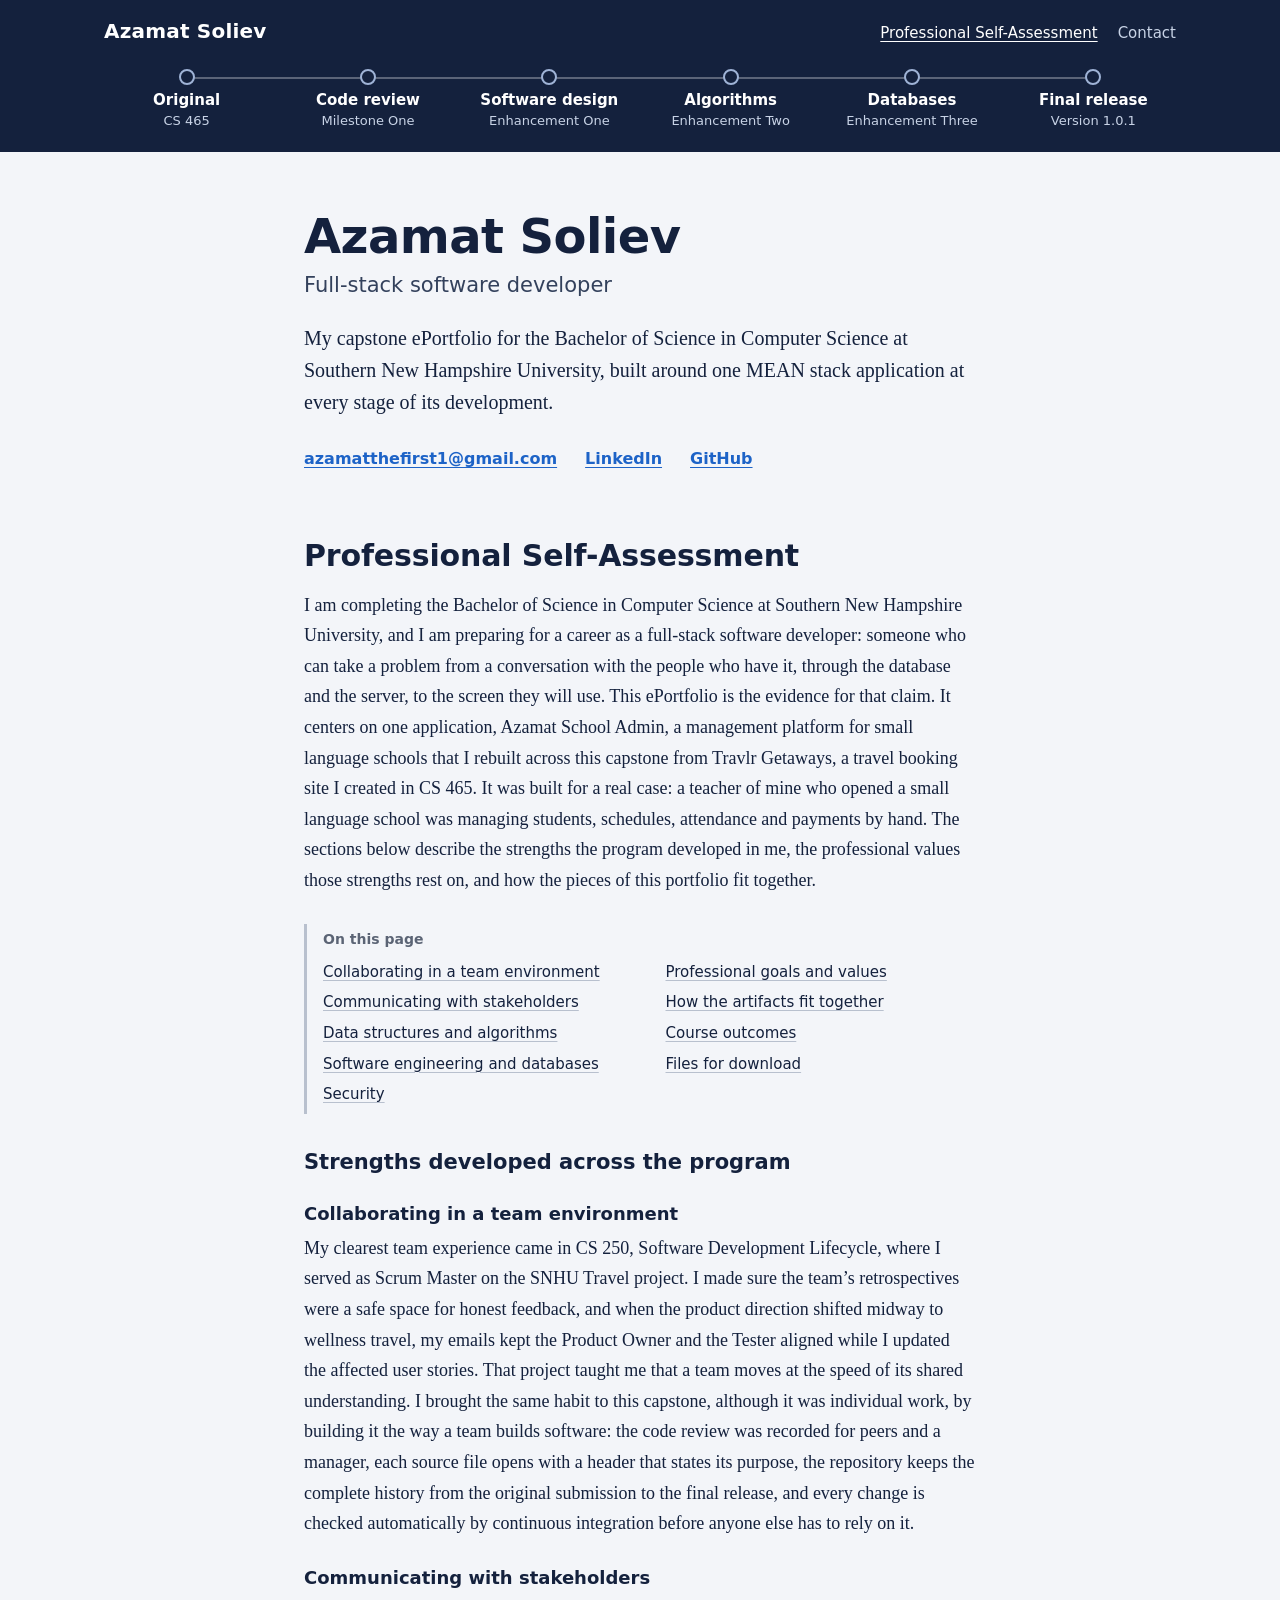
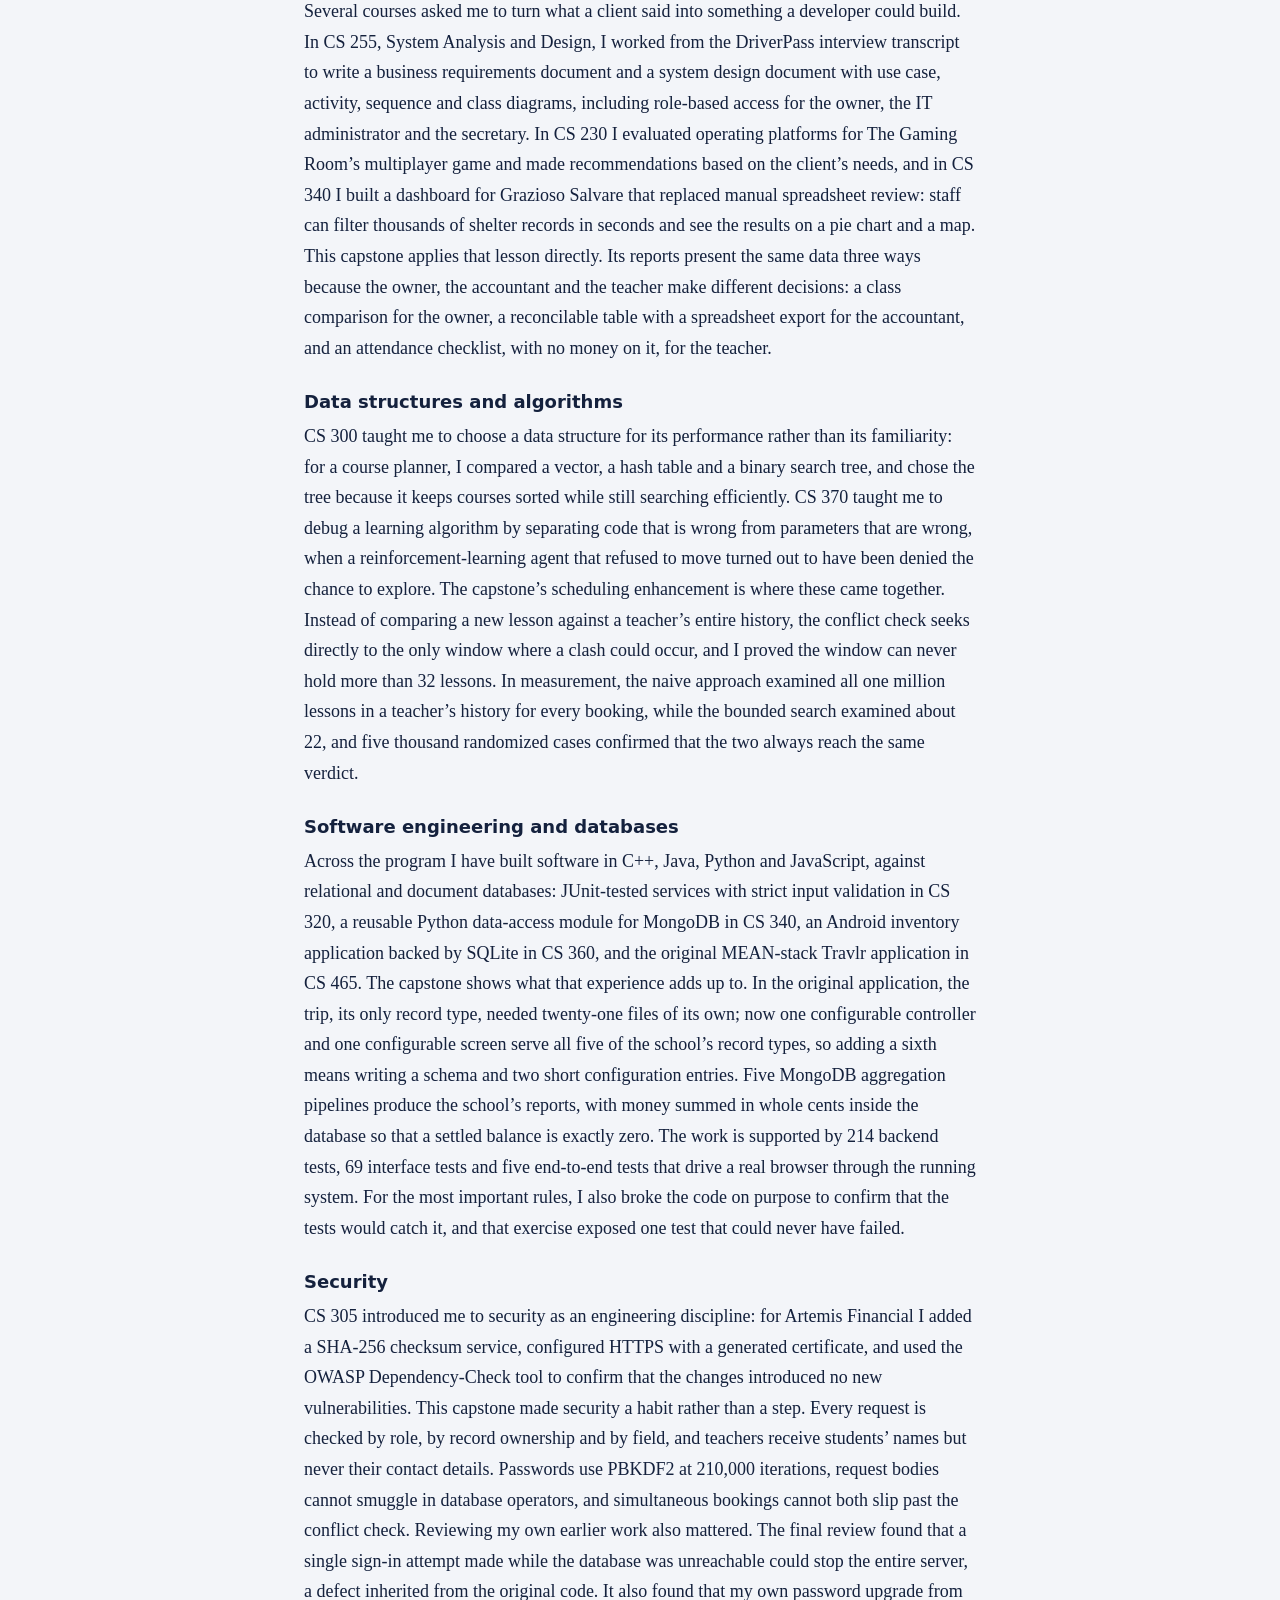
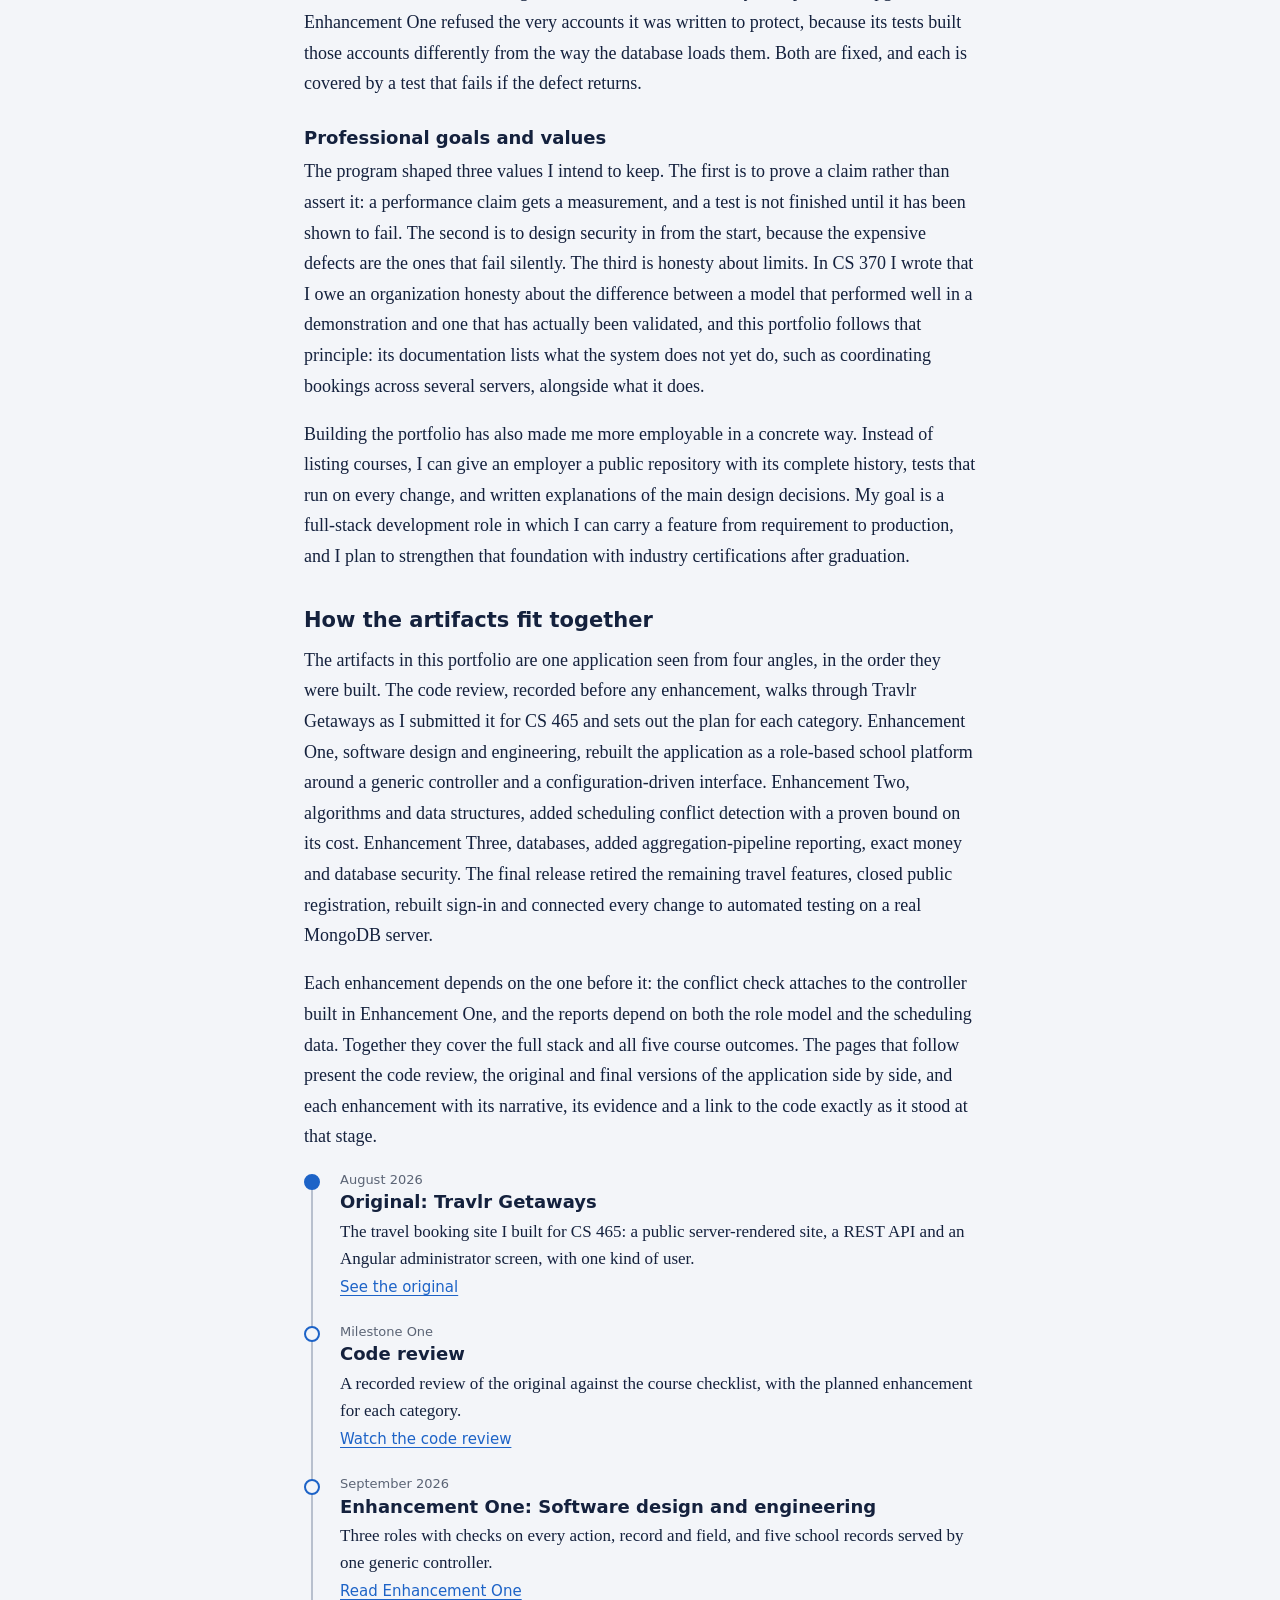
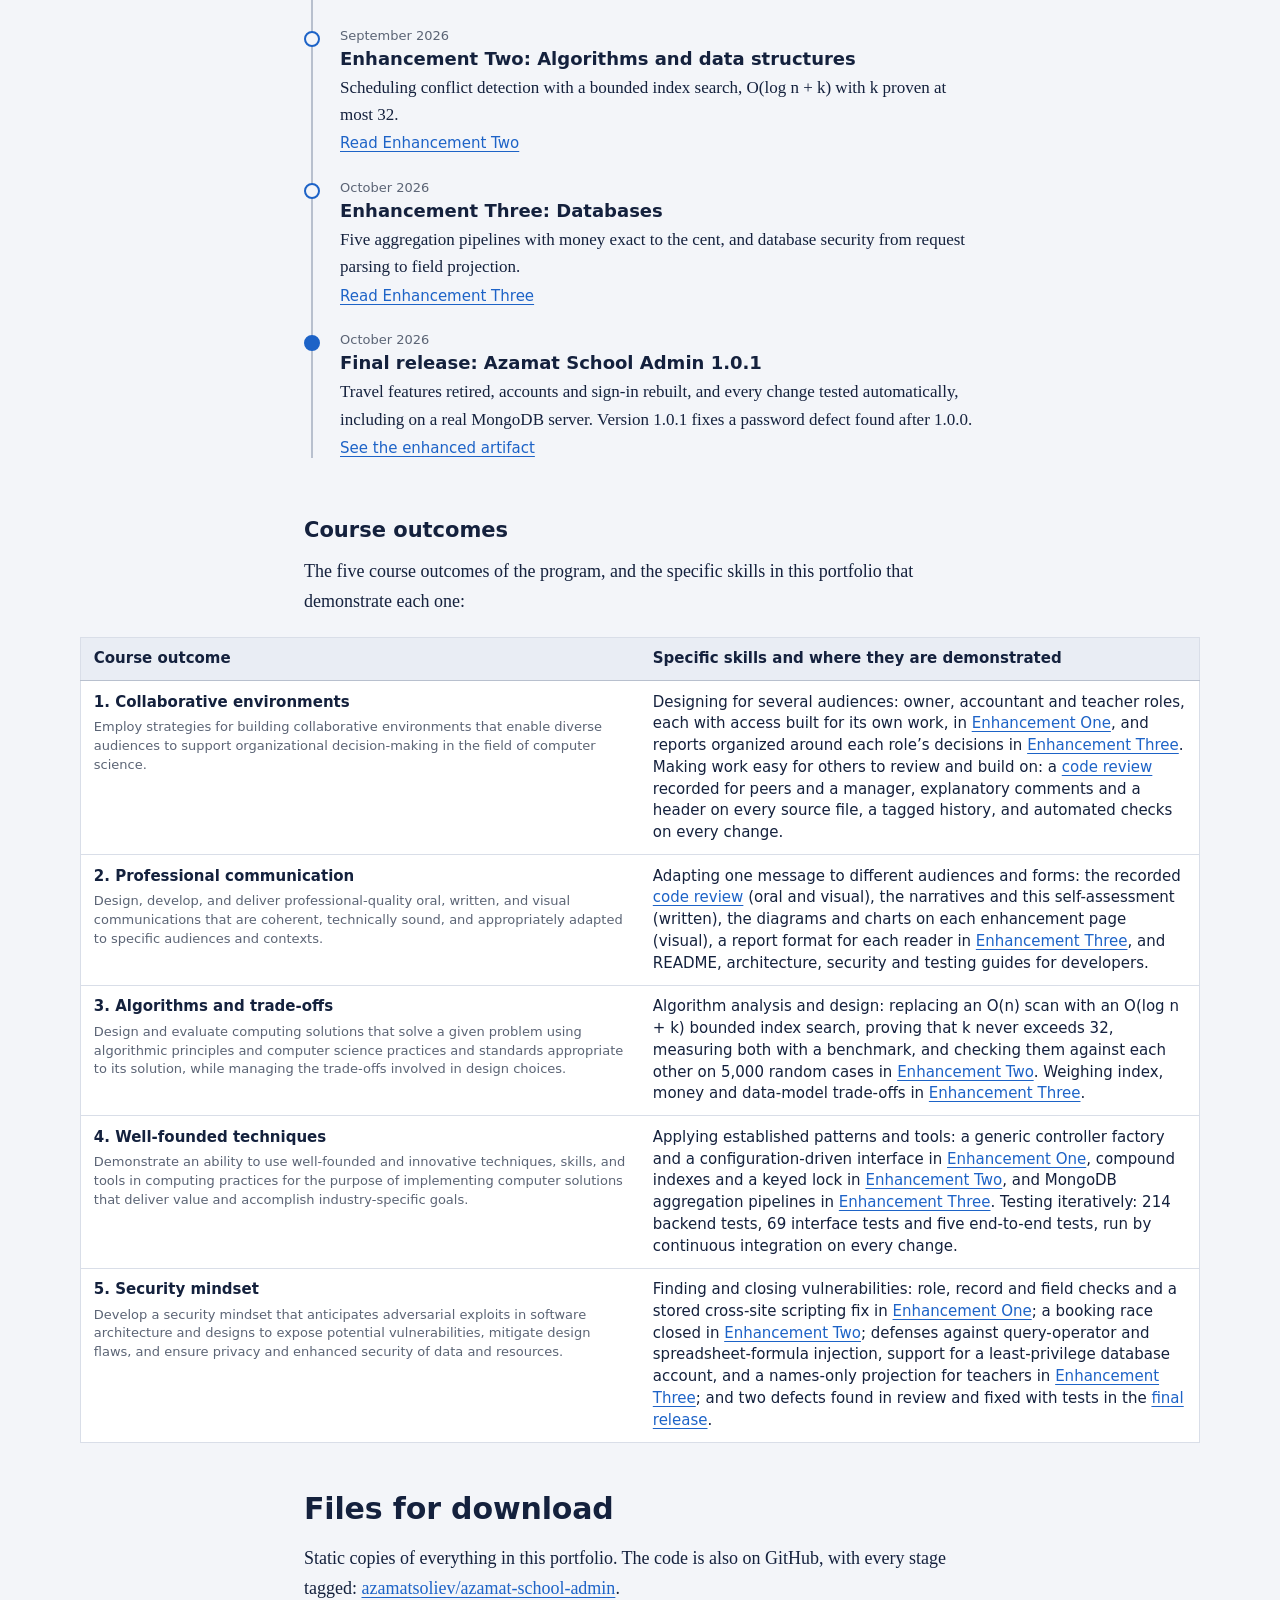
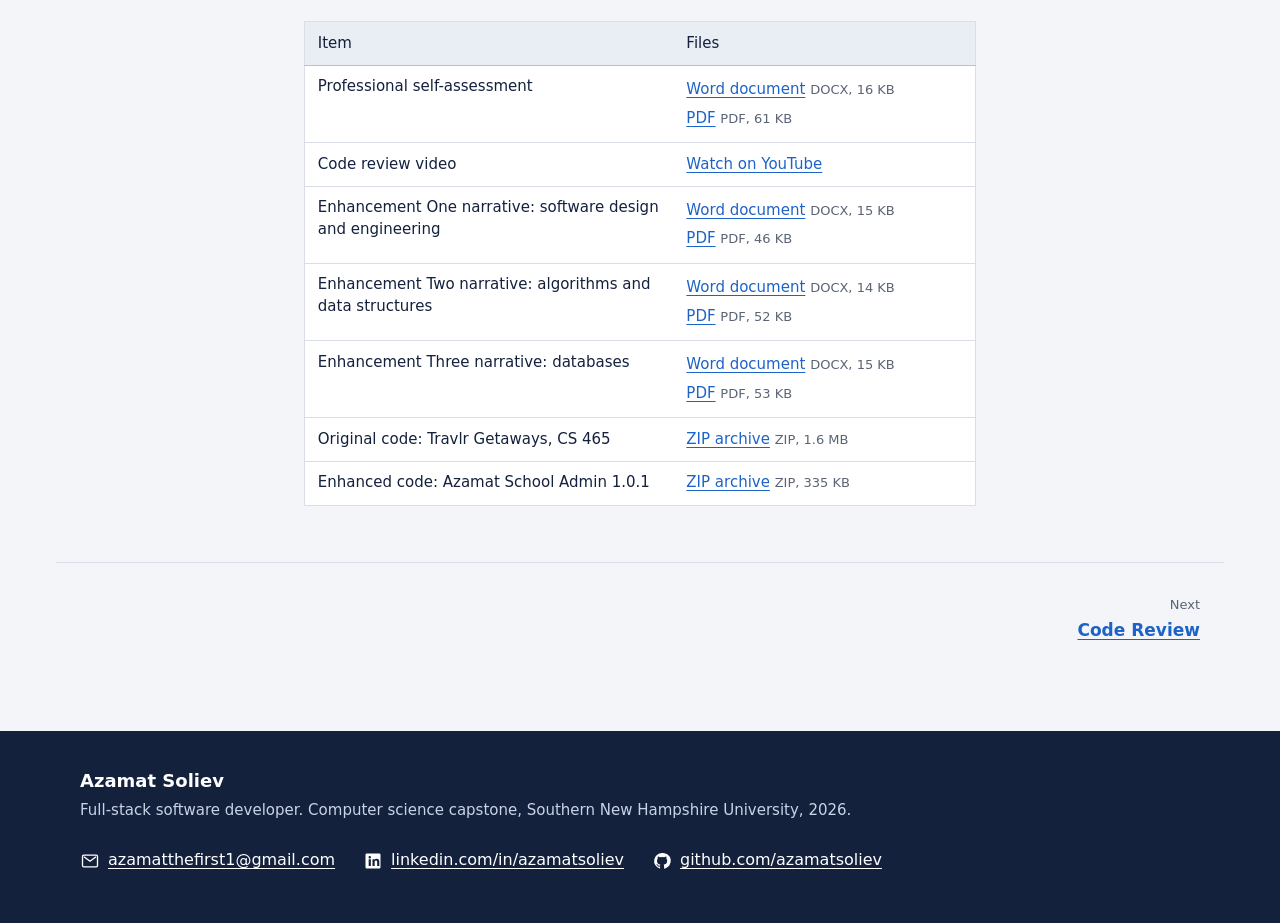
==== commit bc34d5c5: "Make the ePortfolio mobile friendly and add the MongoDB evidence" ====
--- a/index.html
+++ b/index.html
@@ -22,16 +22,36 @@
   <div class="bar">
     <a class="wordmark" href="index.html" aria-current="page">Azamat Soliev</a>
     <p class="bar-links"><a href="index.html#self-assessment" class="is-current">Professional Self-Assessment</a> <a href="#contact">Contact</a></p>
+    <details class="menu">
+      <summary class="menu-button"><span class="menu-icon" aria-hidden="true"></span><span>Menu</span></summary>
+      <nav class="menu-panel" aria-label="All pages">
+        <ul class="menu-list">
+          <li><a href="index.html#self-assessment" aria-current="page">Professional Self-Assessment</a></li>
+        </ul>
+        <p class="menu-heading">The application, stage by stage</p>
+        <ol class="menu-stages">
+          <li class="menu-stage"><a href="artifact.html#original"><span class="menu-stage-name">Original</span> <span class="menu-stage-note">CS 465</span></a></li>
+          <li class="menu-stage"><a href="code-review.html"><span class="menu-stage-name">Code review</span> <span class="menu-stage-note">Milestone One</span></a></li>
+          <li class="menu-stage"><a href="software-design.html"><span class="menu-stage-name">Software design</span> <span class="menu-stage-note">Enhancement One</span></a></li>
+          <li class="menu-stage"><a href="algorithms.html"><span class="menu-stage-name">Algorithms</span> <span class="menu-stage-note">Enhancement Two</span></a></li>
+          <li class="menu-stage"><a href="databases.html"><span class="menu-stage-name">Databases</span> <span class="menu-stage-note">Enhancement Three</span></a></li>
+          <li class="menu-stage"><a href="artifact.html#final"><span class="menu-stage-name">Final release</span> <span class="menu-stage-note">Version 1.0.1</span></a></li>
+        </ol>
+        <ul class="menu-list">
+          <li><a href="#contact">Contact</a></li>
+        </ul>
+      </nav>
+    </details>
   </div>
   
 <nav class="rail" aria-label="Portfolio stages">
   <ol class="rail-list">
-    <li class="rail-stage"><a href="artifact.html#original"><span class="rail-dot" aria-hidden="true"></span><span class="rail-name">Original</span><span class="rail-note">CS 465</span></a></li>
-    <li class="rail-stage"><a href="code-review.html"><span class="rail-dot" aria-hidden="true"></span><span class="rail-name">Code review</span><span class="rail-note">Milestone One</span></a></li>
-    <li class="rail-stage"><a href="software-design.html"><span class="rail-dot" aria-hidden="true"></span><span class="rail-name">Software design</span><span class="rail-note">Enhancement One</span></a></li>
-    <li class="rail-stage"><a href="algorithms.html"><span class="rail-dot" aria-hidden="true"></span><span class="rail-name">Algorithms</span><span class="rail-note">Enhancement Two</span></a></li>
-    <li class="rail-stage"><a href="databases.html"><span class="rail-dot" aria-hidden="true"></span><span class="rail-name">Databases</span><span class="rail-note">Enhancement Three</span></a></li>
-    <li class="rail-stage"><a href="artifact.html#final"><span class="rail-dot" aria-hidden="true"></span><span class="rail-name">Final release</span><span class="rail-note">Version 1.0.1</span></a></li>
+    <li class="rail-stage"><a href="artifact.html#original"><span class="rail-dot" aria-hidden="true"></span><span class="rail-name">Original</span> <span class="rail-note">CS 465</span></a></li>
+    <li class="rail-stage"><a href="code-review.html"><span class="rail-dot" aria-hidden="true"></span><span class="rail-name">Code review</span> <span class="rail-note">Milestone One</span></a></li>
+    <li class="rail-stage"><a href="software-design.html"><span class="rail-dot" aria-hidden="true"></span><span class="rail-name">Software design</span> <span class="rail-note">Enhancement One</span></a></li>
+    <li class="rail-stage"><a href="algorithms.html"><span class="rail-dot" aria-hidden="true"></span><span class="rail-name">Algorithms</span> <span class="rail-note">Enhancement Two</span></a></li>
+    <li class="rail-stage"><a href="databases.html"><span class="rail-dot" aria-hidden="true"></span><span class="rail-name">Databases</span> <span class="rail-note">Enhancement Three</span></a></li>
+    <li class="rail-stage"><a href="artifact.html#final"><span class="rail-dot" aria-hidden="true"></span><span class="rail-name">Final release</span> <span class="rail-note">Version 1.0.1</span></a></li>
   </ol>
 </nav>
 </header>
@@ -125,14 +145,14 @@
   <p>The five course outcomes of the program, and the specific skills in this portfolio that demonstrate each one:</p>
 </section>
 <div class="table-wrap is-wide">
-<table class="outcomes">
+<table class="stack outcomes">
   <thead><tr><th scope="col">Course outcome</th><th scope="col">Specific skills and where they are demonstrated</th></tr></thead>
   <tbody>
-    <tr><th scope="row"><span class="outcome-short">1. Collaborative environments</span><span class="outcome-full">Employ strategies for building collaborative environments that enable diverse audiences to support organizational decision-making in the field of computer science.</span></th><td>Designing for several audiences: owner, accountant and teacher roles, each with access built for its own work, in <a href="software-design.html">Enhancement One</a>, and reports organized around each role’s decisions in <a href="databases.html">Enhancement Three</a>. Making work easy for others to review and build on: a <a href="code-review.html">code review</a> recorded for peers and a manager, explanatory comments and a header on every source file, a tagged history, and automated checks on every change.</td></tr>
-    <tr><th scope="row"><span class="outcome-short">2. Professional communication</span><span class="outcome-full">Design, develop, and deliver professional-quality oral, written, and visual communications that are coherent, technically sound, and appropriately adapted to specific audiences and contexts.</span></th><td>Adapting one message to different audiences and forms: the recorded <a href="code-review.html">code review</a> (oral and visual), the narratives and this self-assessment (written), the diagrams and charts on each enhancement page (visual), a report format for each reader in <a href="databases.html">Enhancement Three</a>, and README, architecture, security and testing guides for developers.</td></tr>
-    <tr><th scope="row"><span class="outcome-short">3. Algorithms and trade-offs</span><span class="outcome-full">Design and evaluate computing solutions that solve a given problem using algorithmic principles and computer science practices and standards appropriate to its solution, while managing the trade-offs involved in design choices.</span></th><td>Algorithm analysis and design: replacing an O(n) scan with an O(log n + k) bounded index search, proving that k never exceeds 32, measuring both with a benchmark, and checking them against each other on 5,000 random cases in <a href="algorithms.html">Enhancement Two</a>. Weighing index, money and data-model trade-offs in <a href="databases.html">Enhancement Three</a>.</td></tr>
-    <tr><th scope="row"><span class="outcome-short">4. Well-founded techniques</span><span class="outcome-full">Demonstrate an ability to use well-founded and innovative techniques, skills, and tools in computing practices for the purpose of implementing computer solutions that deliver value and accomplish industry-specific goals.</span></th><td>Applying established patterns and tools: a generic controller factory and a configuration-driven interface in <a href="software-design.html">Enhancement One</a>, compound indexes and a keyed lock in <a href="algorithms.html">Enhancement Two</a>, and MongoDB aggregation pipelines in <a href="databases.html">Enhancement Three</a>. Testing iteratively: 214 backend tests, 69 interface tests and five end-to-end tests, run by continuous integration on every change.</td></tr>
-    <tr><th scope="row"><span class="outcome-short">5. Security mindset</span><span class="outcome-full">Develop a security mindset that anticipates adversarial exploits in software architecture and designs to expose potential vulnerabilities, mitigate design flaws, and ensure privacy and enhanced security of data and resources.</span></th><td>Finding and closing vulnerabilities: role, record and field checks and a stored cross-site scripting fix in <a href="software-design.html">Enhancement One</a>; a booking race closed in <a href="algorithms.html">Enhancement Two</a>; defenses against query-operator and spreadsheet-formula injection, support for a least-privilege database account, and a names-only projection for teachers in <a href="databases.html">Enhancement Three</a>; and two defects found in review and fixed with tests in the <a href="artifact.html#final">final release</a>.</td></tr>
+    <tr><th scope="row"><span class="outcome-short">1. Collaborative environments</span><span class="outcome-full">Employ strategies for building collaborative environments that enable diverse audiences to support organizational decision-making in the field of computer science.</span></th><td data-label="Specific skills and where they are demonstrated">Designing for several audiences: owner, accountant and teacher roles, each with access built for its own work, in <a href="software-design.html">Enhancement One</a>, and reports organized around each role’s decisions in <a href="databases.html">Enhancement Three</a>. Making work easy for others to review and build on: a <a href="code-review.html">code review</a> recorded for peers and a manager, explanatory comments and a header on every source file, a tagged history, and automated checks on every change.</td></tr>
+    <tr><th scope="row"><span class="outcome-short">2. Professional communication</span><span class="outcome-full">Design, develop, and deliver professional-quality oral, written, and visual communications that are coherent, technically sound, and appropriately adapted to specific audiences and contexts.</span></th><td data-label="Specific skills and where they are demonstrated">Adapting one message to different audiences and forms: the recorded <a href="code-review.html">code review</a> (oral and visual), the narratives and this self-assessment (written), the diagrams and charts on each enhancement page (visual), a report format for each reader in <a href="databases.html">Enhancement Three</a>, and README, architecture, security and testing guides for developers.</td></tr>
+    <tr><th scope="row"><span class="outcome-short">3. Algorithms and trade-offs</span><span class="outcome-full">Design and evaluate computing solutions that solve a given problem using algorithmic principles and computer science practices and standards appropriate to its solution, while managing the trade-offs involved in design choices.</span></th><td data-label="Specific skills and where they are demonstrated">Algorithm analysis and design: replacing an O(n) scan with an O(log n + k) bounded index search, proving that k never exceeds 32, measuring both with a benchmark, and checking them against each other on 5,000 random cases in <a href="algorithms.html">Enhancement Two</a>. Weighing index, money and data-model trade-offs in <a href="databases.html">Enhancement Three</a>.</td></tr>
+    <tr><th scope="row"><span class="outcome-short">4. Well-founded techniques</span><span class="outcome-full">Demonstrate an ability to use well-founded and innovative techniques, skills, and tools in computing practices for the purpose of implementing computer solutions that deliver value and accomplish industry-specific goals.</span></th><td data-label="Specific skills and where they are demonstrated">Applying established patterns and tools: a generic controller factory and a configuration-driven interface in <a href="software-design.html">Enhancement One</a>, compound indexes and a keyed lock in <a href="algorithms.html">Enhancement Two</a>, and MongoDB aggregation pipelines in <a href="databases.html">Enhancement Three</a>. Testing iteratively: 214 backend tests, 69 interface tests and five end-to-end tests, run by continuous integration on every change.</td></tr>
+    <tr><th scope="row"><span class="outcome-short">5. Security mindset</span><span class="outcome-full">Develop a security mindset that anticipates adversarial exploits in software architecture and designs to expose potential vulnerabilities, mitigate design flaws, and ensure privacy and enhanced security of data and resources.</span></th><td data-label="Specific skills and where they are demonstrated">Finding and closing vulnerabilities: role, record and field checks and a stored cross-site scripting fix in <a href="software-design.html">Enhancement One</a>; a booking race closed in <a href="algorithms.html">Enhancement Two</a>; defenses against query-operator and spreadsheet-formula injection, support for a least-privilege database account, and a names-only projection for teachers in <a href="databases.html">Enhancement Three</a>; and two defects found in review and fixed with tests in the <a href="artifact.html#final">final release</a>.</td></tr>
   </tbody>
 </table>
 </div>
@@ -140,18 +160,18 @@
 <section class="prose files" aria-labelledby="files">
   <h2 id="files">Files for download</h2>
   <p>Static copies of everything in this portfolio. The code is also on GitHub, with every stage tagged: <a href="https://github.com/azamatsoliev/azamat-school-admin">azamatsoliev/azamat-school-admin</a>.</p>
-  <table class="file-table">
-    <thead><tr><th scope="col">Item</th><th scope="col">Files</th></tr></thead>
-    <tbody>
-      <tr><th scope="row">Professional self-assessment</th><td><span class="link-stack"><span><a href="assets/downloads/01_Professional_Self_Assessment_Soliev.docx" download>Word document</a> <span class="file-meta">DOCX, 16 KB</span></span><span><a href="assets/downloads/01_Professional_Self_Assessment_Soliev.pdf" download>PDF</a> <span class="file-meta">PDF, 61 KB</span></span></span></td></tr>
-      <tr><th scope="row">Code review video</th><td><a href="https://youtu.be/u06APioXnVo">Watch on YouTube</a></td></tr>
-      <tr><th scope="row">Enhancement One narrative: software design and engineering</th><td><span class="link-stack"><span><a href="assets/downloads/03_Narrative_Enhancement_One_Software_Design_Soliev.docx" download>Word document</a> <span class="file-meta">DOCX, 15 KB</span></span><span><a href="assets/downloads/03_Narrative_Enhancement_One_Software_Design_Soliev.pdf" download>PDF</a> <span class="file-meta">PDF, 46 KB</span></span></span></td></tr>
-      <tr><th scope="row">Enhancement Two narrative: algorithms and data structures</th><td><span class="link-stack"><span><a href="assets/downloads/04_Narrative_Enhancement_Two_Algorithms_Soliev.docx" download>Word document</a> <span class="file-meta">DOCX, 14 KB</span></span><span><a href="assets/downloads/04_Narrative_Enhancement_Two_Algorithms_Soliev.pdf" download>PDF</a> <span class="file-meta">PDF, 52 KB</span></span></span></td></tr>
-      <tr><th scope="row">Enhancement Three narrative: databases</th><td><span class="link-stack"><span><a href="assets/downloads/05_Narrative_Enhancement_Three_Databases_Soliev.docx" download>Word document</a> <span class="file-meta">DOCX, 15 KB</span></span><span><a href="assets/downloads/05_Narrative_Enhancement_Three_Databases_Soliev.pdf" download>PDF</a> <span class="file-meta">PDF, 52 KB</span></span></span></td></tr>
-      <tr><th scope="row">Original code: Travlr Getaways, CS 465</th><td><a href="assets/downloads/06_Original_Code_Travlr_Getaways_Soliev.zip" download>ZIP archive</a> <span class="file-meta">ZIP, 1.6 MB</span></td></tr>
-      <tr><th scope="row">Enhanced code: Azamat School Admin 1.0.1</th><td><a href="assets/downloads/07_Enhanced_Code_Azamat_School_Admin_v1.0.1_Soliev.zip" download>ZIP archive</a> <span class="file-meta">ZIP, 335 KB</span></td></tr>
-    </tbody>
-  </table>
+<table class="stack file-table">
+  <thead><tr><th scope="col">Item</th><th scope="col">Files</th></tr></thead>
+  <tbody>
+    <tr><th scope="row">Professional self-assessment</th><td data-label="Files"><span class="link-stack"><span><a href="assets/downloads/01_Professional_Self_Assessment_Soliev.docx" download>Word document</a> <span class="file-meta">DOCX, 16 KB</span></span><span><a href="assets/downloads/01_Professional_Self_Assessment_Soliev.pdf" download>PDF</a> <span class="file-meta">PDF, 61 KB</span></span></span></td></tr>
+    <tr><th scope="row">Code review video</th><td data-label="Files"><a href="https://youtu.be/u06APioXnVo">Watch on YouTube</a></td></tr>
+    <tr><th scope="row">Enhancement One narrative: software design and engineering</th><td data-label="Files"><span class="link-stack"><span><a href="assets/downloads/03_Narrative_Enhancement_One_Software_Design_Soliev.docx" download>Word document</a> <span class="file-meta">DOCX, 15 KB</span></span><span><a href="assets/downloads/03_Narrative_Enhancement_One_Software_Design_Soliev.pdf" download>PDF</a> <span class="file-meta">PDF, 46 KB</span></span></span></td></tr>
+    <tr><th scope="row">Enhancement Two narrative: algorithms and data structures</th><td data-label="Files"><span class="link-stack"><span><a href="assets/downloads/04_Narrative_Enhancement_Two_Algorithms_Soliev.docx" download>Word document</a> <span class="file-meta">DOCX, 14 KB</span></span><span><a href="assets/downloads/04_Narrative_Enhancement_Two_Algorithms_Soliev.pdf" download>PDF</a> <span class="file-meta">PDF, 52 KB</span></span></span></td></tr>
+    <tr><th scope="row">Enhancement Three narrative: databases</th><td data-label="Files"><span class="link-stack"><span><a href="assets/downloads/05_Narrative_Enhancement_Three_Databases_Soliev.docx" download>Word document</a> <span class="file-meta">DOCX, 15 KB</span></span><span><a href="assets/downloads/05_Narrative_Enhancement_Three_Databases_Soliev.pdf" download>PDF</a> <span class="file-meta">PDF, 53 KB</span></span></span></td></tr>
+    <tr><th scope="row">Original code: Travlr Getaways, CS 465</th><td data-label="Files"><a href="assets/downloads/06_Original_Code_Travlr_Getaways_Soliev.zip" download>ZIP archive</a> <span class="file-meta">ZIP, 1.6 MB</span></td></tr>
+    <tr><th scope="row">Enhanced code: Azamat School Admin 1.0.1</th><td data-label="Files"><a href="assets/downloads/07_Enhanced_Code_Azamat_School_Admin_v1.0.1_Soliev.zip" download>ZIP archive</a> <span class="file-meta">ZIP, 335 KB</span></td></tr>
+  </tbody>
+</table>
 </section>
 
 <nav class="pager" aria-label="Previous and next pages">
--- a/assets/css/site.css
+++ b/assets/css/site.css
@@ -222,6 +222,110 @@
 }
 .rail-stage.is-current .rail-note { color: var(--on-ink); }
 
+/* Menu for narrow screens, where it replaces the page links and the rail. */
+.menu { display: none; }
+.menu-button {
+  list-style: none;
+  display: inline-flex;
+  align-items: center;
+  gap: 0.6rem;
+  min-height: 2.75rem;
+  padding: 0 0.75rem;
+  margin-right: -0.75rem;
+  border-radius: 6px;
+  color: var(--on-ink);
+  font-weight: 700;
+  cursor: pointer;
+  user-select: none;
+}
+.menu-button::-webkit-details-marker { display: none; }
+.menu-button:hover { background: rgba(255, 255, 255, 0.08); }
+.menu-icon,
+.menu-icon::before,
+.menu-icon::after {
+  display: block;
+  width: 1.125rem;
+  height: 2px;
+  border-radius: 1px;
+  background: currentColor;
+}
+.menu-icon { position: relative; }
+.menu-icon::before,
+.menu-icon::after { content: ''; position: absolute; left: 0; }
+.menu-icon::before { top: -6px; }
+.menu-icon::after { top: 6px; }
+.menu[open] .menu-icon { background: transparent; }
+.menu[open] .menu-icon::before { top: 0; transform: rotate(45deg); }
+.menu[open] .menu-icon::after { top: 0; transform: rotate(-45deg); }
+.menu-panel {
+  position: absolute;
+  left: 0;
+  right: 0;
+  top: 100%;
+  z-index: 20;
+  max-height: calc(100vh - 4rem);
+  max-height: calc(100dvh - 4rem);
+  overflow-y: auto;
+  padding: 0.5rem var(--gutter) 1.25rem;
+  background: var(--ink);
+  border-top: 1px solid rgba(255, 255, 255, 0.16);
+  box-shadow: 0 16px 32px rgba(20, 33, 61, 0.3);
+}
+.menu-list,
+.menu-stages { list-style: none; margin: 0; padding: 0; }
+.menu-panel a {
+  display: flex;
+  flex-direction: column;
+  justify-content: center;
+  min-height: 2.75rem;
+  padding: 0.3rem 0;
+  color: var(--on-ink);
+  font-weight: 700;
+  text-decoration: none;
+}
+.menu-panel a:hover { text-decoration: underline; }
+.menu-list a[aria-current='page'] { text-decoration: underline; text-decoration-thickness: 2px; }
+.menu-heading { margin: 0.75rem 0 0.15rem; font-size: 0.8125rem; color: var(--on-ink-soft); }
+.menu-stages { position: relative; margin-bottom: 0.25rem; }
+.menu-stages::before {
+  content: '';
+  position: absolute;
+  left: calc(0.5rem - 1px);
+  top: 1.5rem;
+  bottom: 1.5rem;
+  width: 2px;
+  background: rgba(255, 255, 255, 0.3);
+}
+.menu-stage a { position: relative; padding-left: 2rem; line-height: 1.3; }
+.menu-stage a::before {
+  content: '';
+  position: absolute;
+  left: 0;
+  top: 50%;
+  width: 1rem;
+  height: 1rem;
+  margin-top: -0.5rem;
+  border-radius: 50%;
+  background: var(--ink);
+  border: 2px solid #9fb3d6;
+}
+.menu-stage.is-current a::before {
+  background: #7fb0f5;
+  border-color: var(--on-ink);
+  box-shadow: 0 0 0 4px rgba(127, 176, 245, 0.28);
+}
+.menu-stage-note { font-weight: 400; font-size: 0.8125rem; color: var(--on-ink-soft); }
+.menu-stage.is-current .menu-stage-note { color: var(--on-ink); }
+
+/* Below the width the six stages need, the menu takes over. */
+@media (max-width: 46rem) {
+  .site-header { position: relative; }
+  .bar { flex-wrap: nowrap; align-items: center; padding-block: 0.5rem; }
+  .bar-links,
+  .rail { display: none; }
+  .menu { display: block; }
+}
+
 /* ----- Page structure ----- */
 
 main { display: block; flex: 1 0 auto; padding-bottom: 1rem; }
@@ -450,6 +554,23 @@
 .figure-scroll { overflow-x: auto; }
 .chart-svg,
 .diagram-svg { display: block; width: 100%; min-width: 36rem; height: auto; }
+
+/* Each figure has a wide version and a version drawn for phones. */
+.figure-narrow { display: none; }
+@media (max-width: 44rem) {
+  .figure-wide { display: none; }
+  .figure-narrow { display: block; max-width: 26rem; margin-inline: auto; }
+  .figure-narrow .chart-svg,
+  .figure-narrow .diagram-svg { min-width: 0; }
+}
+/* Labels drawn over grid lines keep a margin of background around them. */
+.chart-svg.is-narrow .end-label,
+.chart-svg.is-narrow .end-note {
+  paint-order: stroke;
+  stroke: var(--surface);
+  stroke-width: 4px;
+  stroke-linejoin: round;
+}
 .table-note { font-size: 0.8125rem; color: var(--muted); margin: 0.5rem 0 0; }
 
 .shot {
@@ -548,6 +669,8 @@
 .diagram-svg .lesson-proposed { fill: var(--accent); }
 .diagram-svg .conflict-label { font-family: var(--sans); font-size: 12.5px; font-weight: 700; fill: #ffffff; }
 .diagram-svg .proposed-label { font-family: var(--sans); font-size: 13px; font-weight: 700; fill: var(--ink); }
+.diagram-svg .proposed-label-inside { font-family: var(--sans); font-size: 13px; font-weight: 700; fill: #ffffff; }
+.diagram-svg .window-note { font-family: var(--sans); font-size: 12.5px; fill: var(--accent-strong); }
 .diagram-svg .axis { stroke: var(--rule-strong); }
 .diagram-svg .tickline { stroke: var(--rule-strong); }
 .diagram-svg .tick { font-family: var(--sans); font-size: 13px; fill: var(--muted); }
@@ -728,24 +851,99 @@
 .footer-role { margin: 0.25rem 0 1rem; font-size: 0.9375rem; }
 .site-footer .contact-list a { color: var(--on-ink); }
 
+/* ----- Sideways scrolling ----- */
+
+/* Shown by site.js above a figure or output that is wider than the screen. */
+.scroll-hint {
+  margin: 0 0 0.5rem;
+  font-family: var(--sans);
+  font-size: 0.8125rem;
+  font-weight: 700;
+  color: var(--muted);
+}
+
 /* ----- Small screens ----- */
 
 @media (max-width: 40rem) {
   :root { --gutter: 1rem; }
-  .bar { padding-top: 0.85rem; }
-  .bar-links a[href="#contact"] { display: none; }
-  .rail {
-    -webkit-mask-image: linear-gradient(to right, #000 85%, transparent);
-    mask-image: linear-gradient(to right, #000 85%, transparent);
-  }
-  .rail-list { grid-template-columns: repeat(6, 7.25rem); width: max-content; }
+  h1 { font-size: clamp(1.875rem, 1.4rem + 2.2vw, 3rem); }
   .hero { padding-top: 2.25rem; }
   .page-head { padding-top: 2.25rem; }
   .prose p, .prose li { font-size: 1.0625rem; }
   .diagram-panel { padding: 1rem; }
   .money-label { display: block; }
   .lead, .hero-lead { font-size: 1.125rem; }
-  table.findings td:last-child, table.stages td:last-child { white-space: normal; }
+
+  /* The email address on its own line, the two profile links beneath it. */
+  .hero-contacts { gap: 0 1.75rem; }
+  .hero-contacts li:first-child { flex-basis: 100%; }
+
+  /* Tables become a stack of cards: the row heading first, then each cell
+     under its column name. The column names stay available to screen readers
+     through the table headers (see site.js), so the labels are not read twice. */
+  table.stack,
+  table.stack tbody,
+  table.stack tr,
+  table.stack th,
+  table.stack td { display: block; width: auto !important; }
+  table.stack { border: 0; background: none; }
+  table.stack thead {
+    position: absolute;
+    width: 1px;
+    height: 1px;
+    overflow: hidden;
+    clip: rect(0, 0, 0, 0);
+    white-space: nowrap;
+  }
+  table.stack tbody tr {
+    background: var(--surface);
+    border: 1px solid var(--rule);
+    border-radius: 8px;
+    padding: 0.85rem 1rem 0.95rem;
+    margin-bottom: 0.75rem;
+  }
+  table.stack tbody tr:last-child { margin-bottom: 0; }
+  table.stack tbody tr > * { border: 0; padding: 0; white-space: normal !important; }
+  table.stack tbody th { font-size: 1rem; font-weight: 700; }
+  table.stack td { margin-top: 0.65rem; }
+  table.stack td[data-label]::before {
+    content: attr(data-label);
+    content: attr(data-label) / '';
+    display: block;
+    margin-bottom: 0.1rem;
+    font-size: 0.8125rem;
+    font-weight: 700;
+    color: var(--muted);
+  }
+  table.stack .link-stack { flex-direction: row; flex-wrap: wrap; gap: 0 1.5rem; }
+  table.stack .link-stack > a,
+  table.stack .link-stack > span { padding: 0.35rem 0; }
+  table.stack .outcome-full { font-size: 0.875rem; }
+
+  /* Figures: each label and its value on one line. */
+  table.stack-pairs tbody tr { padding: 0.35rem 1rem; }
+  table.stack-pairs tbody tr > * {
+    display: flex;
+    justify-content: space-between;
+    align-items: baseline;
+    gap: 1rem;
+    margin: 0;
+    padding: 0.45rem 0;
+    font-weight: 400;
+    text-align: right;
+  }
+  table.stack-pairs tbody tr > * + * { border-top: 1px solid var(--rule); }
+  table.stack-pairs tbody th { font-weight: 700; }
+  table.stack-pairs tbody tr > [data-label]::before {
+    content: attr(data-label);
+    content: attr(data-label) / '';
+    display: inline;
+    margin: 0;
+    font-size: 0.875rem;
+    font-weight: 400;
+    color: var(--muted);
+    text-align: left;
+  }
 }
 
 @media print {
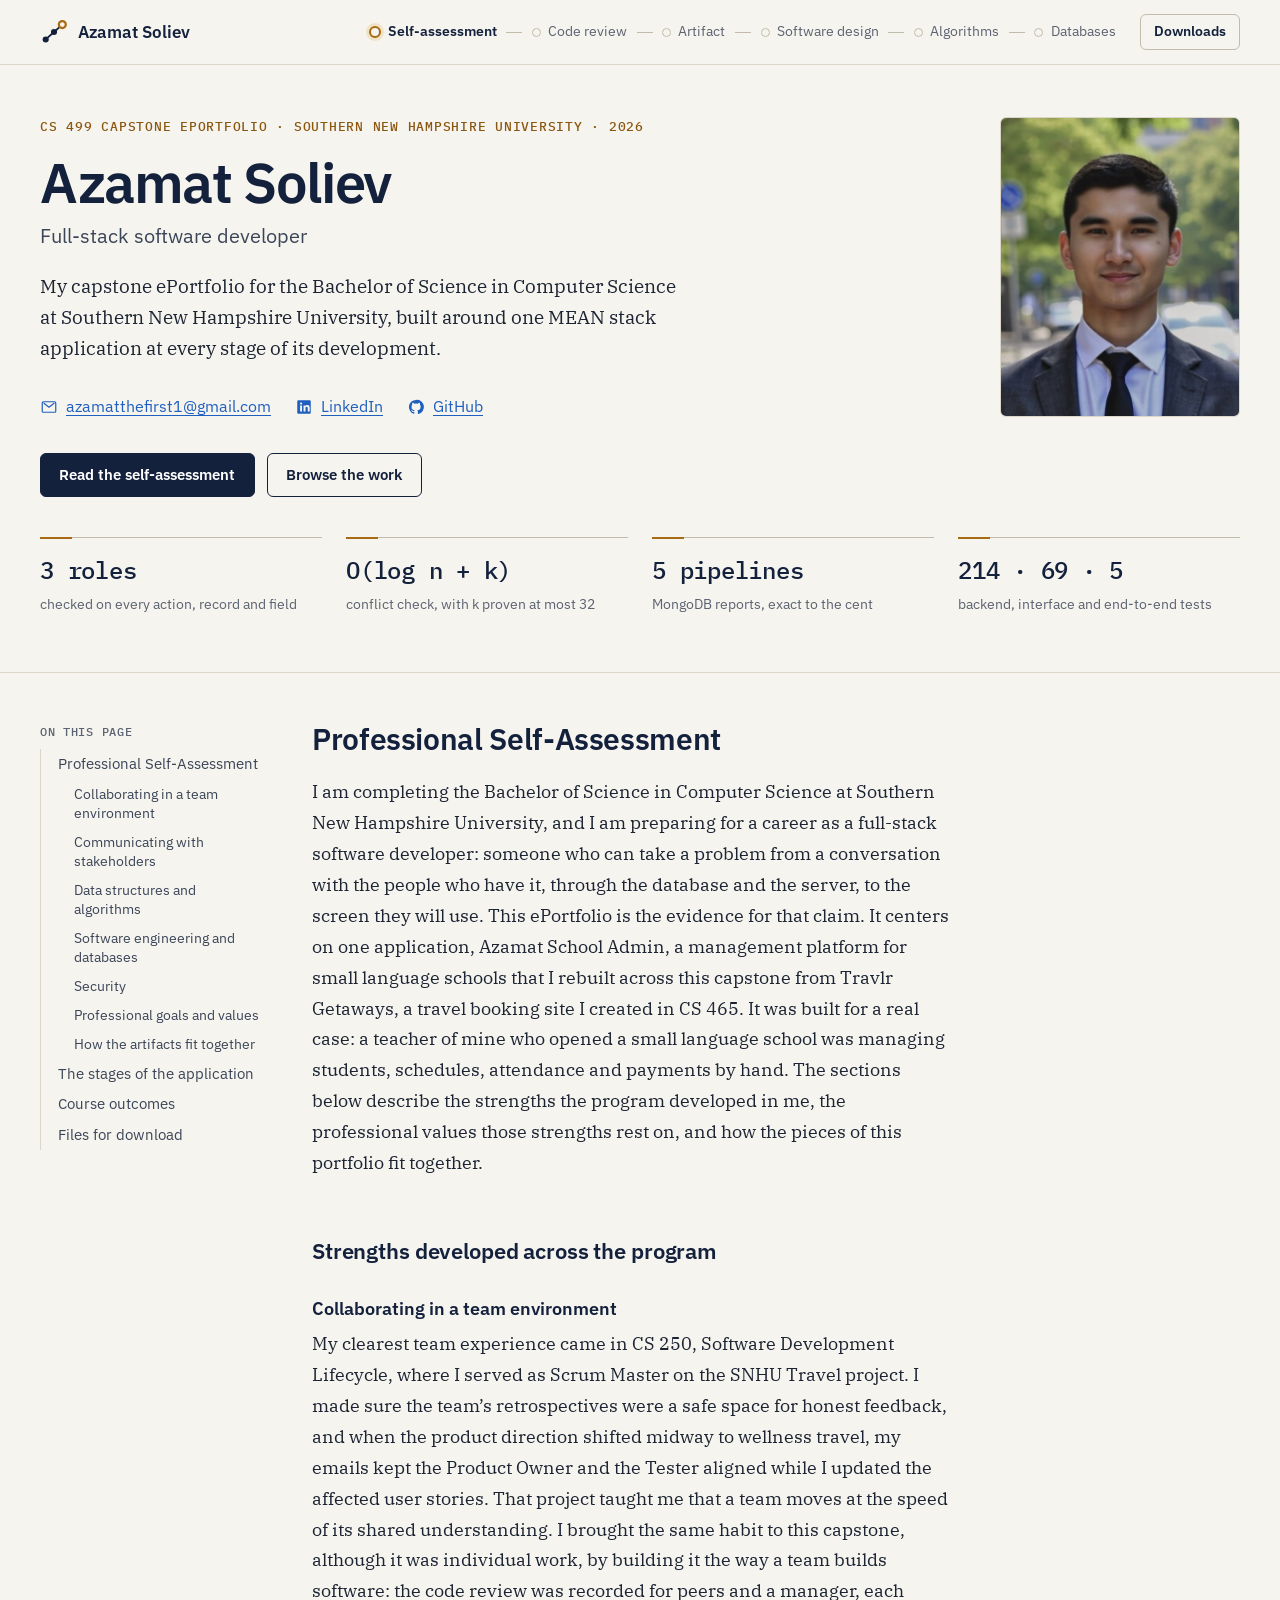
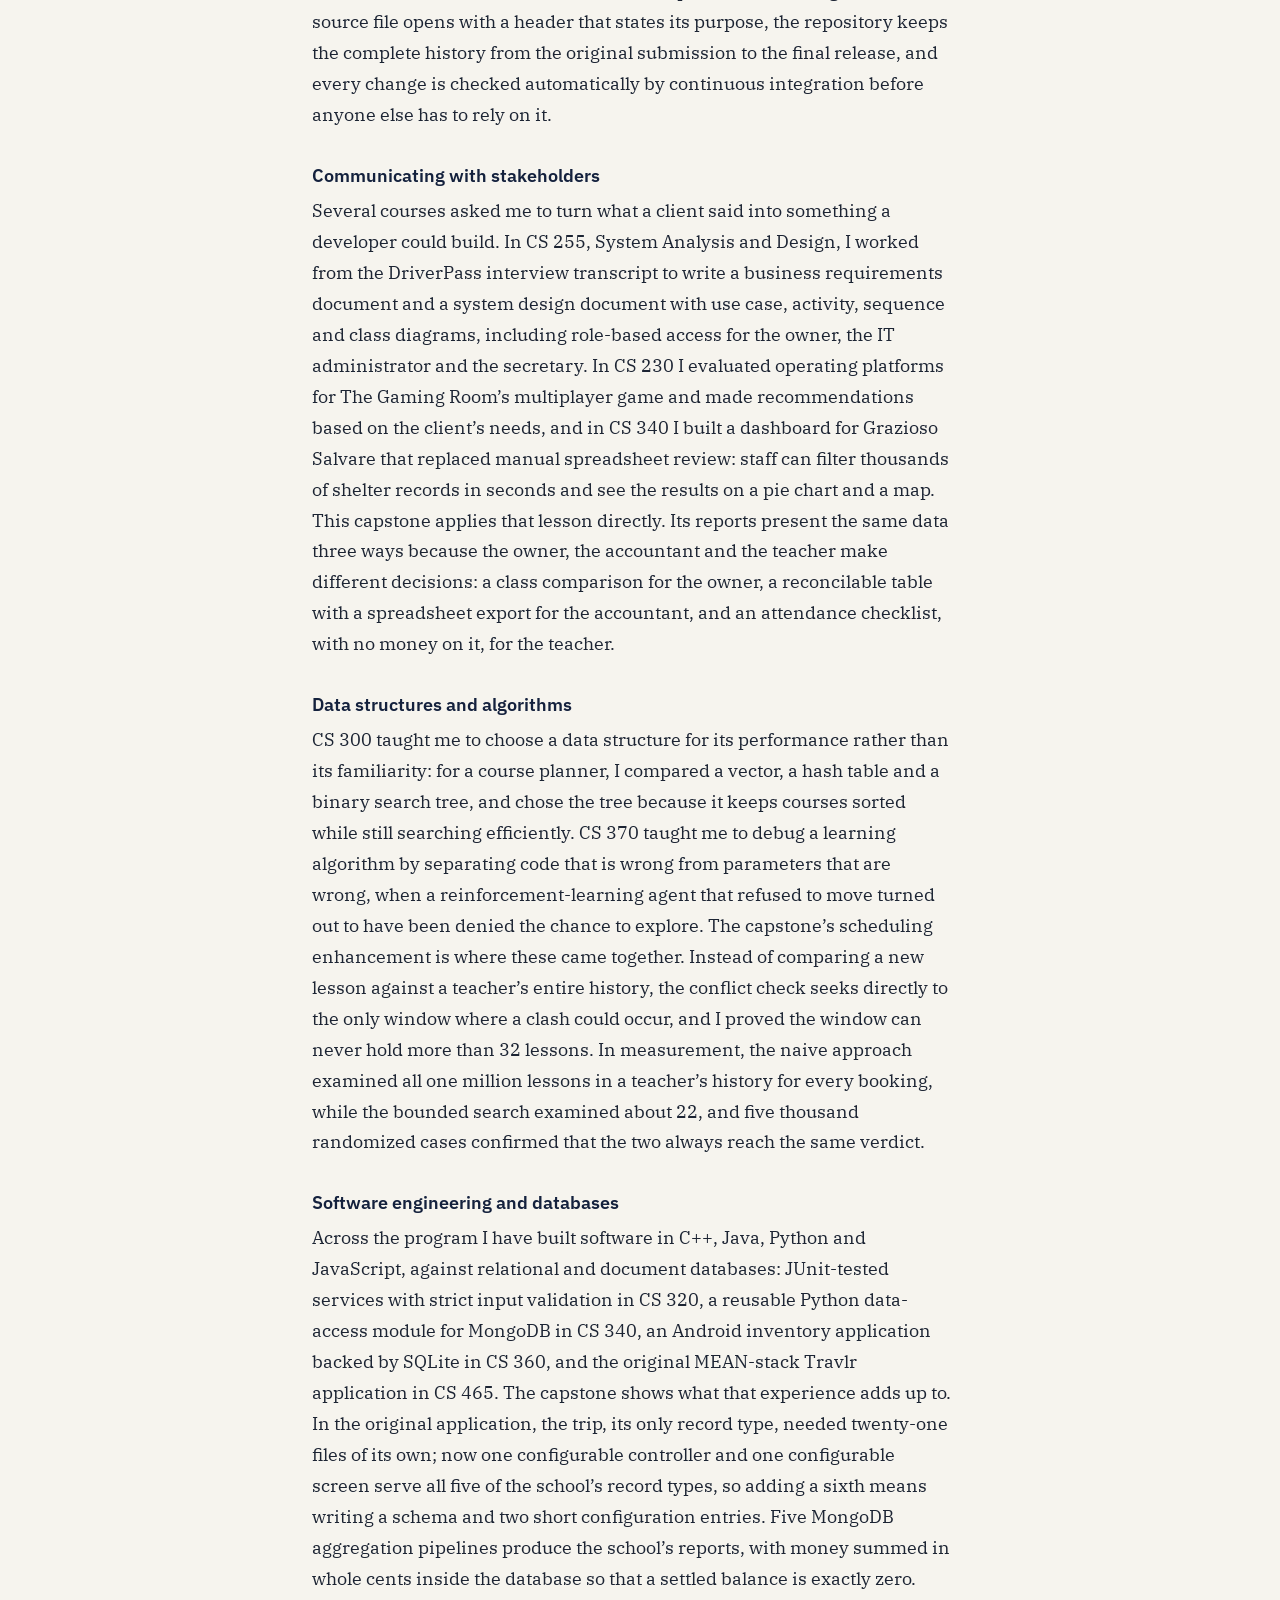
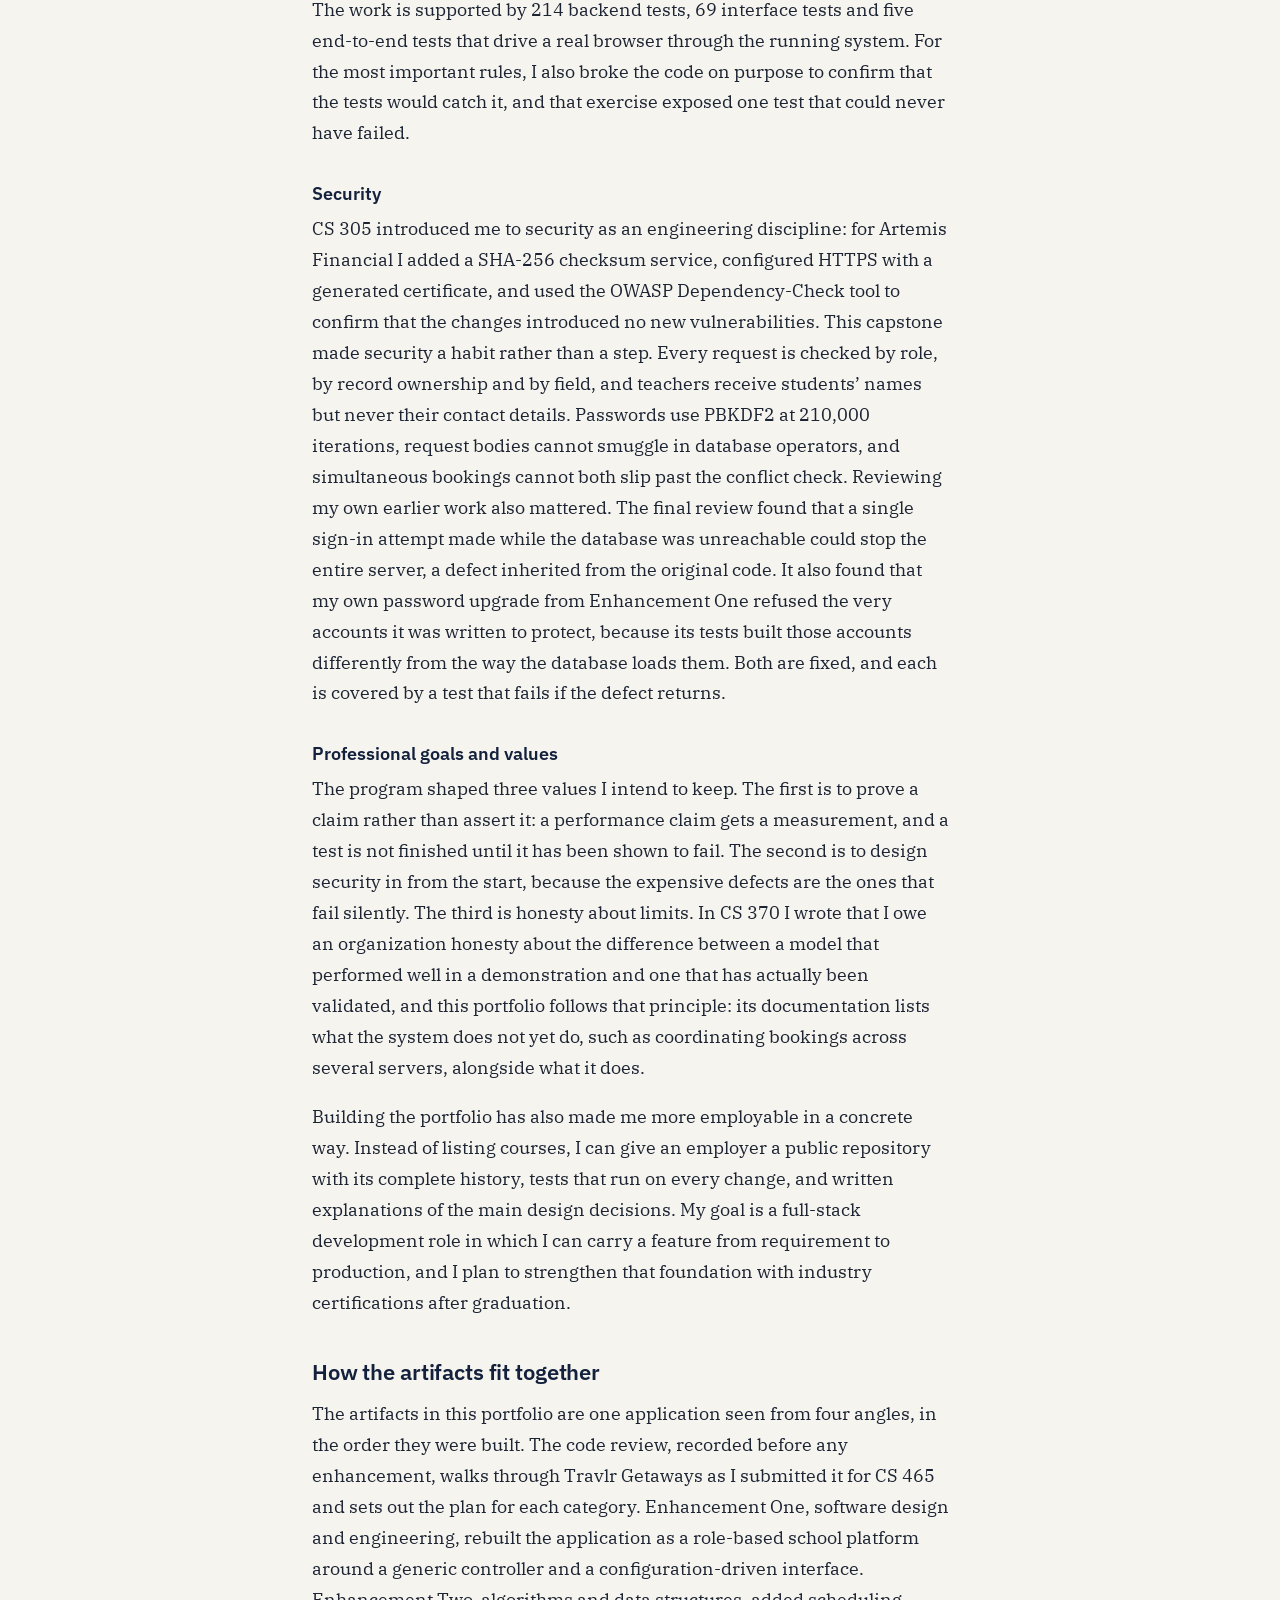
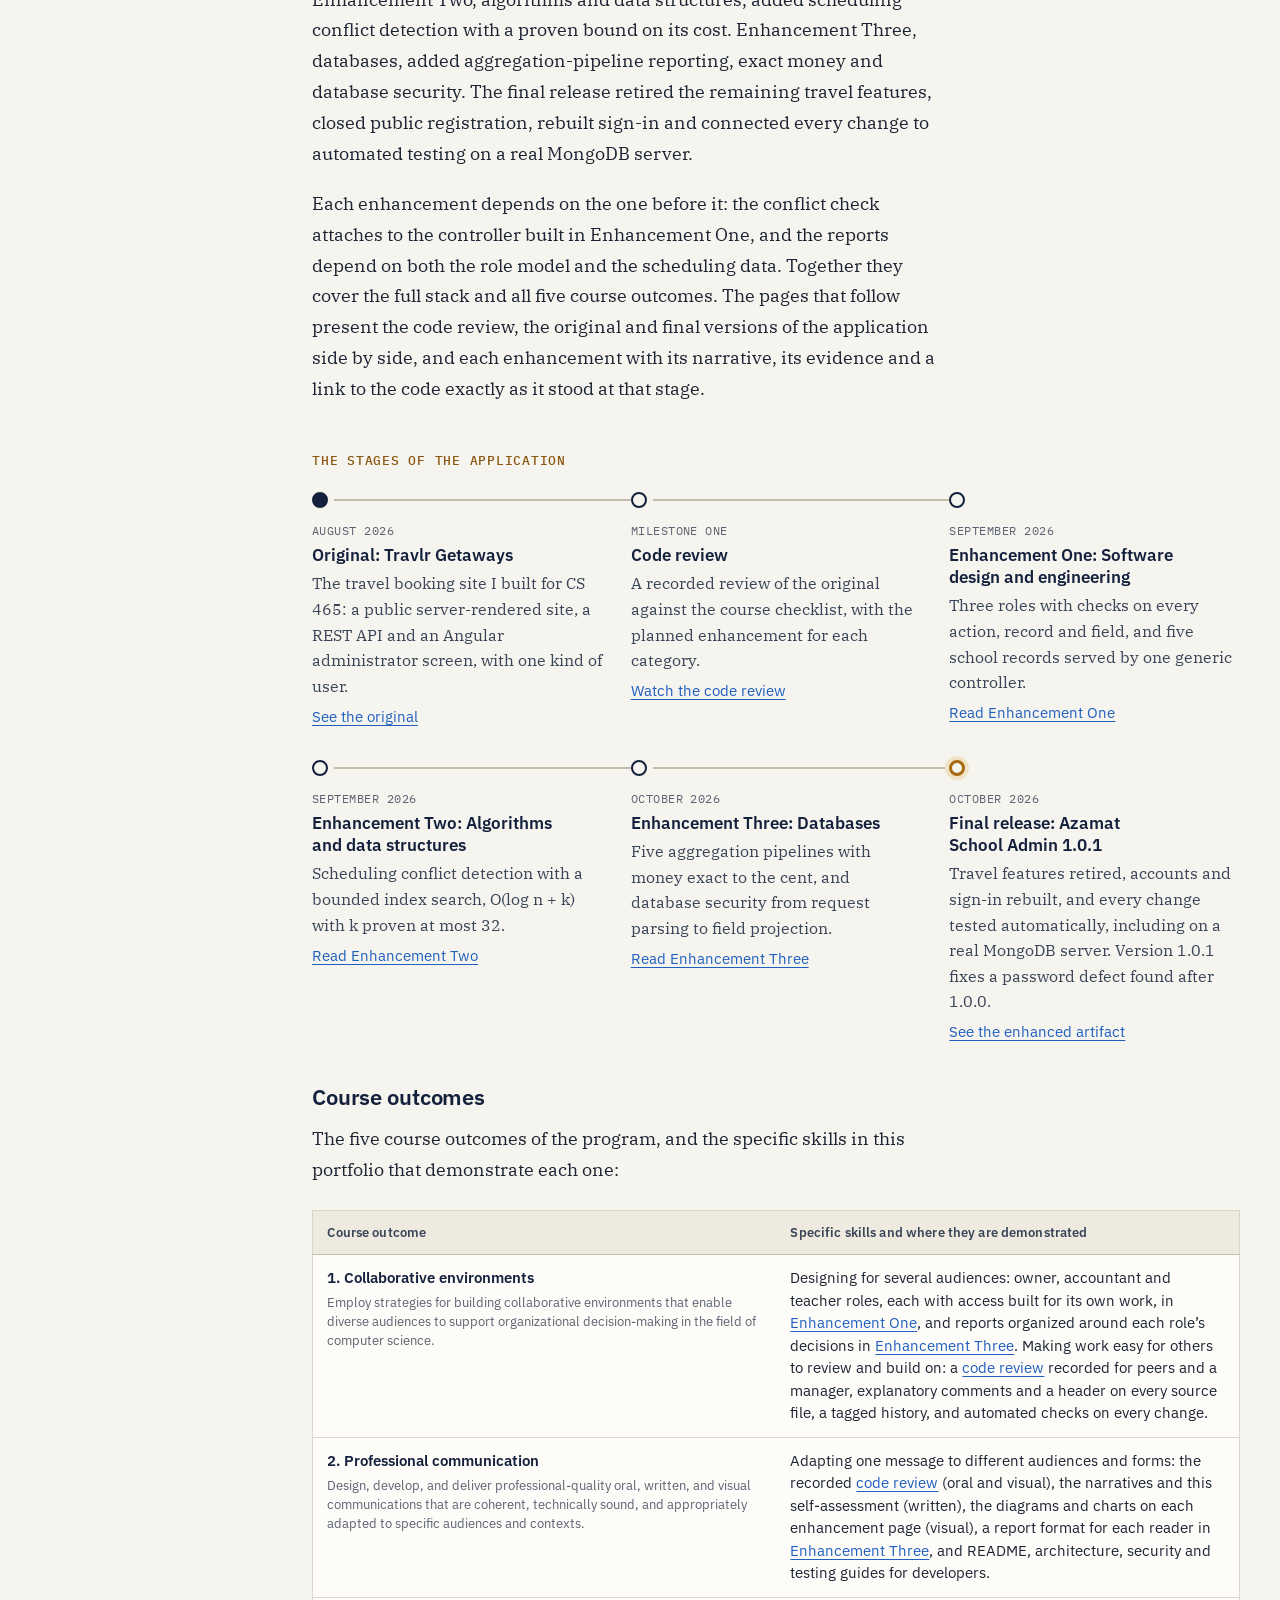
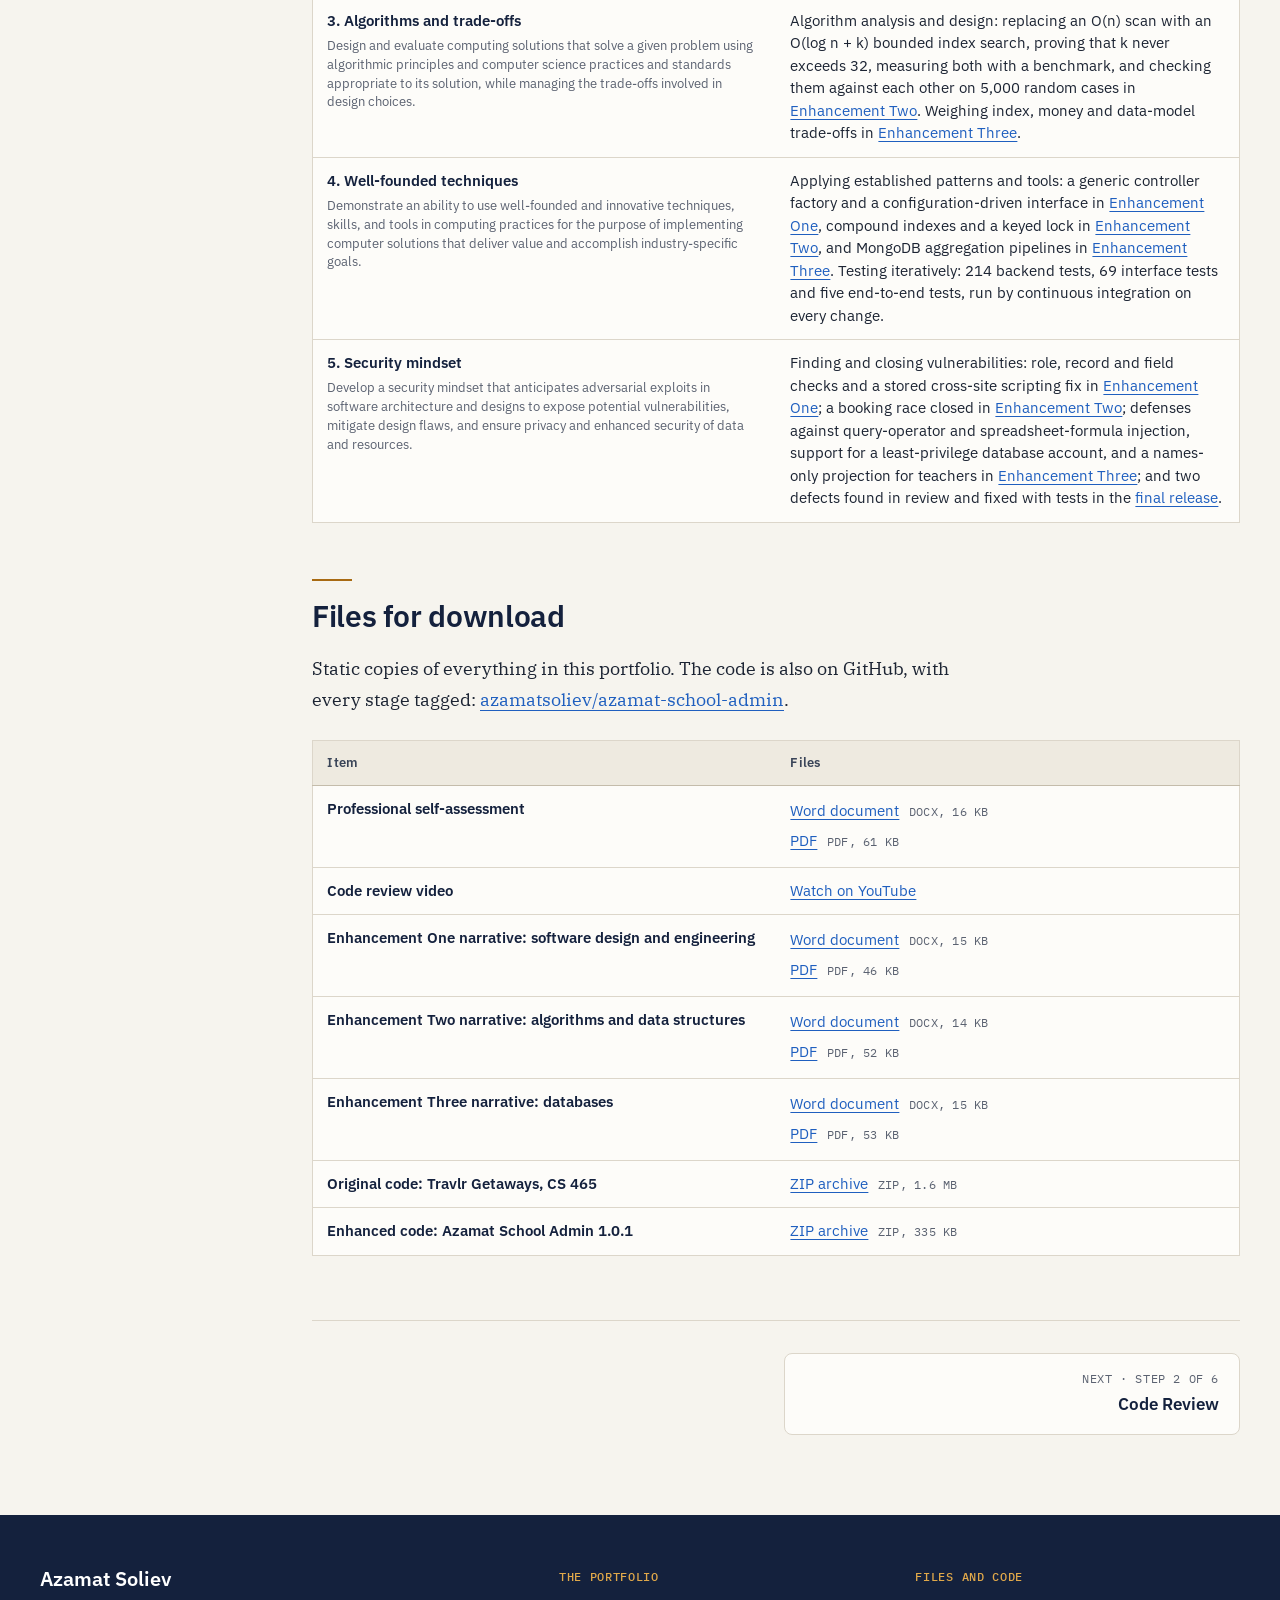
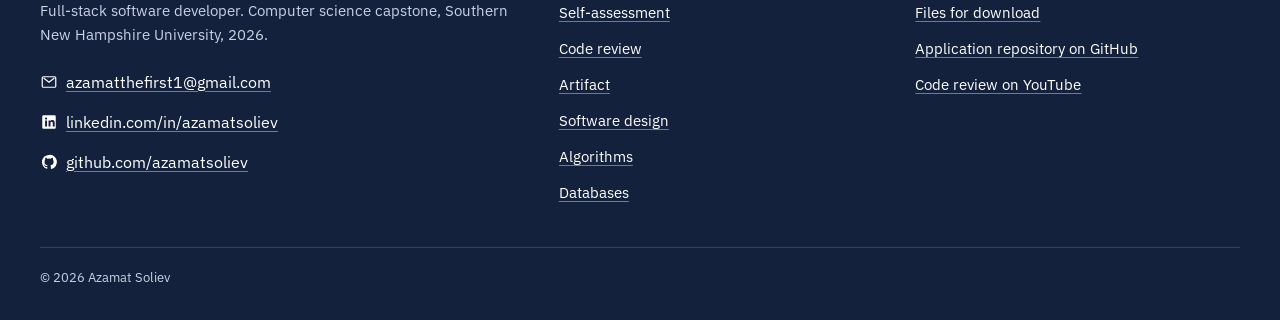
==== commit e98b553b: "Redesign the ePortfolio - One reading order everywhere: a sticky header with the six steps,   a menu" ====
--- a/index.html
+++ b/index.html
@@ -1,4 +1,8 @@
 <!doctype html>
+<!--
+  Azamat Soliev · CS 499 Computer Science Capstone ePortfolio
+  Home: professional self-assessment
+-->
 <html lang="en">
 <head>
 <meta charset="utf-8">
@@ -7,77 +11,121 @@
 <meta name="description" content="Professional self-assessment and capstone ePortfolio of Azamat Soliev, full-stack software developer: one application, from a travel booking site to a school management platform.">
 <meta name="author" content="Azamat Soliev">
 <meta name="color-scheme" content="light">
+<meta name="theme-color" content="#f6f4ee">
+<link rel="canonical" href="https://azamatsoliev.github.io/">
+<meta property="og:type" content="website">
+<meta property="og:site_name" content="Azamat Soliev · CS 499 ePortfolio">
 <meta property="og:title" content="Azamat Soliev | Computer Science ePortfolio">
 <meta property="og:description" content="Professional self-assessment and capstone ePortfolio of Azamat Soliev, full-stack software developer: one application, from a travel booking site to a school management platform.">
-<meta property="og:type" content="website">
+<meta property="og:url" content="https://azamatsoliev.github.io/">
+<meta property="og:image" content="https://azamatsoliev.github.io/assets/images/social-card.png">
+<meta property="og:image:width" content="1200">
+<meta property="og:image:height" content="630">
+<meta property="og:image:alt" content="Azamat Soliev, CS 499 Computer Science Capstone ePortfolio">
+<meta name="twitter:card" content="summary_large_image">
+<link rel="icon" href="favicon.ico" sizes="32x32">
 <link rel="icon" href="assets/images/favicon.svg" type="image/svg+xml">
-<link rel="preload" href="assets/fonts/atkinson-hyperlegible-next-latin-700-normal.woff2" as="font" type="font/woff2" crossorigin>
-<link rel="preload" href="assets/fonts/source-serif-4-latin-400-normal.woff2" as="font" type="font/woff2" crossorigin>
+<link rel="apple-touch-icon" href="apple-touch-icon.png">
+<link rel="preload" href="assets/fonts/ibm-plex-sans-latin-400-normal.woff2" as="font" type="font/woff2" crossorigin>
+<link rel="preload" href="assets/fonts/ibm-plex-sans-latin-600-normal.woff2" as="font" type="font/woff2" crossorigin>
+<link rel="preload" href="assets/fonts/ibm-plex-serif-latin-400-normal.woff2" as="font" type="font/woff2" crossorigin>
 <link rel="stylesheet" href="assets/css/site.css">
 </head>
 <body>
 
 <a class="skip-link" href="#main">Skip to main content</a>
+<!-- site-header -->
 <header class="site-header">
-  <div class="bar">
-    <a class="wordmark" href="index.html" aria-current="page">Azamat Soliev</a>
-    <p class="bar-links"><a href="index.html#self-assessment" class="is-current">Professional Self-Assessment</a> <a href="#contact">Contact</a></p>
+  <div class="header-inner">
+    <a class="brand" href="index.html"><svg class="brand-mark" viewBox="0 0 32 32" aria-hidden="true" focusable="false"><path d="M6.5 24.5 16 16l9.5-8.5" fill="none" stroke="currentColor" stroke-width="2" stroke-linecap="round"/><circle cx="6.5" cy="24.5" r="3.5" fill="currentColor"/><circle cx="16" cy="16" r="3.5" fill="currentColor"/><circle class="mark-ring" cx="25.5" cy="7.5" r="4" stroke-width="2.5"/></svg><span class="brand-name">Azamat Soliev</span></a>
+    <nav class="steps-nav" aria-label="Portfolio">
+      <ol class="steps">
+        <li class="step is-current"><a href="index.html" aria-current="page"><span class="step-dot" aria-hidden="true"></span><span class="step-label">Self-assessment</span></a></li>
+        <li class="step"><a href="code-review.html"><span class="step-dot" aria-hidden="true"></span><span class="step-label">Code review</span></a></li>
+        <li class="step"><a href="artifact.html"><span class="step-dot" aria-hidden="true"></span><span class="step-label">Artifact</span></a></li>
+        <li class="step"><a href="software-design.html"><span class="step-dot" aria-hidden="true"></span><span class="step-label">Software design</span></a></li>
+        <li class="step"><a href="algorithms.html"><span class="step-dot" aria-hidden="true"></span><span class="step-label">Algorithms</span></a></li>
+        <li class="step"><a href="databases.html"><span class="step-dot" aria-hidden="true"></span><span class="step-label">Databases</span></a></li>
+      </ol>
+      <a class="steps-extra" href="index.html#files">Downloads</a>
+    </nav>
+    <a class="header-button contents-button" href="#contents">Contents</a>
     <details class="menu">
-      <summary class="menu-button"><span class="menu-icon" aria-hidden="true"></span><span>Menu</span></summary>
-      <nav class="menu-panel" aria-label="All pages">
-        <ul class="menu-list">
-          <li><a href="index.html#self-assessment" aria-current="page">Professional Self-Assessment</a></li>
-        </ul>
-        <p class="menu-heading">The application, stage by stage</p>
-        <ol class="menu-stages">
-          <li class="menu-stage"><a href="artifact.html#original"><span class="menu-stage-name">Original</span> <span class="menu-stage-note">CS 465</span></a></li>
-          <li class="menu-stage"><a href="code-review.html"><span class="menu-stage-name">Code review</span> <span class="menu-stage-note">Milestone One</span></a></li>
-          <li class="menu-stage"><a href="software-design.html"><span class="menu-stage-name">Software design</span> <span class="menu-stage-note">Enhancement One</span></a></li>
-          <li class="menu-stage"><a href="algorithms.html"><span class="menu-stage-name">Algorithms</span> <span class="menu-stage-note">Enhancement Two</span></a></li>
-          <li class="menu-stage"><a href="databases.html"><span class="menu-stage-name">Databases</span> <span class="menu-stage-note">Enhancement Three</span></a></li>
-          <li class="menu-stage"><a href="artifact.html#final"><span class="menu-stage-name">Final release</span> <span class="menu-stage-note">Version 1.0.1</span></a></li>
+      <summary class="header-button menu-button"><span class="menu-icon" aria-hidden="true"></span><span class="menu-label">Menu</span></summary>
+      <nav class="menu-panel" aria-label="Portfolio pages">
+        <ol class="menu-steps">
+          <li class="menu-step is-current"><a href="index.html" aria-current="page"><span class="menu-num" aria-hidden="true">01</span><span class="menu-text"><span class="menu-name">Self-assessment</span> <span class="menu-note">Introduction</span></span></a></li>
+          <li class="menu-step"><a href="code-review.html"><span class="menu-num" aria-hidden="true">02</span><span class="menu-text"><span class="menu-name">Code review</span> <span class="menu-note">Milestone One</span></span></a></li>
+          <li class="menu-step"><a href="artifact.html"><span class="menu-num" aria-hidden="true">03</span><span class="menu-text"><span class="menu-name">Artifact</span> <span class="menu-note">Original and enhanced</span></span></a></li>
+          <li class="menu-step"><a href="software-design.html"><span class="menu-num" aria-hidden="true">04</span><span class="menu-text"><span class="menu-name">Software design</span> <span class="menu-note">Enhancement One</span></span></a></li>
+          <li class="menu-step"><a href="algorithms.html"><span class="menu-num" aria-hidden="true">05</span><span class="menu-text"><span class="menu-name">Algorithms</span> <span class="menu-note">Enhancement Two</span></span></a></li>
+          <li class="menu-step"><a href="databases.html"><span class="menu-num" aria-hidden="true">06</span><span class="menu-text"><span class="menu-name">Databases</span> <span class="menu-note">Enhancement Three</span></span></a></li>
         </ol>
-        <ul class="menu-list">
+        <ul class="menu-extra">
+          <li><a href="index.html#files">Downloads</a></li>
           <li><a href="#contact">Contact</a></li>
         </ul>
       </nav>
     </details>
   </div>
-  
-<nav class="rail" aria-label="Portfolio stages">
-  <ol class="rail-list">
-    <li class="rail-stage"><a href="artifact.html#original"><span class="rail-dot" aria-hidden="true"></span><span class="rail-name">Original</span> <span class="rail-note">CS 465</span></a></li>
-    <li class="rail-stage"><a href="code-review.html"><span class="rail-dot" aria-hidden="true"></span><span class="rail-name">Code review</span> <span class="rail-note">Milestone One</span></a></li>
-    <li class="rail-stage"><a href="software-design.html"><span class="rail-dot" aria-hidden="true"></span><span class="rail-name">Software design</span> <span class="rail-note">Enhancement One</span></a></li>
-    <li class="rail-stage"><a href="algorithms.html"><span class="rail-dot" aria-hidden="true"></span><span class="rail-name">Algorithms</span> <span class="rail-note">Enhancement Two</span></a></li>
-    <li class="rail-stage"><a href="databases.html"><span class="rail-dot" aria-hidden="true"></span><span class="rail-name">Databases</span> <span class="rail-note">Enhancement Three</span></a></li>
-    <li class="rail-stage"><a href="artifact.html#final"><span class="rail-dot" aria-hidden="true"></span><span class="rail-name">Final release</span> <span class="rail-note">Version 1.0.1</span></a></li>
-  </ol>
-</nav>
 </header>
+<!-- /site-header -->
 <main id="main" tabindex="-1">
 
 <section class="hero" aria-labelledby="name">
   <div class="hero-inner">
-    <h1 id="name">Azamat Soliev</h1>
-    <p class="hero-role">Full-stack software developer</p>
-    <p class="hero-lead">My capstone ePortfolio for the Bachelor of Science in Computer Science at Southern New Hampshire University, built around one MEAN stack application at every stage of its development.</p>
-    <ul class="contact-list hero-contacts">
-      <li><a href="mailto:azamatthefirst1@gmail.com"><span>azamatthefirst1@gmail.com</span></a></li>
-      <li><a href="https://www.linkedin.com/in/azamatsoliev"><span>LinkedIn</span></a></li>
-      <li><a href="https://github.com/azamatsoliev"><span>GitHub</span></a></li>
-    </ul>
-  </div>
-</section>
-
-<article class="prose" aria-labelledby="self-assessment">
+    <div class="hero-text">
+      <p class="eyebrow">CS 499 Capstone ePortfolio · Southern New Hampshire University · 2026</p>
+      <h1 id="name">Azamat Soliev</h1>
+      <p class="hero-role">Full-stack software developer</p>
+      <p class="hero-lead">My capstone ePortfolio for the Bachelor of Science in Computer Science at Southern New Hampshire University, built around one MEAN stack application at every stage of its development.</p>
+      <ul class="contact-list hero-contacts">
+        <li><a href="mailto:azamatthefirst1@gmail.com"><svg class="icon" viewBox="0 0 24 24" aria-hidden="true" focusable="false"><path d="M3 6.5A1.5 1.5 0 0 1 4.5 5h15A1.5 1.5 0 0 1 21 6.5v11a1.5 1.5 0 0 1-1.5 1.5h-15A1.5 1.5 0 0 1 3 17.5v-11Zm1.8.3 7.2 5.4 7.2-5.4" fill="none" stroke="currentColor" stroke-width="1.6" stroke-linejoin="round"/></svg><span>azamatthefirst1@gmail.com</span></a></li>
+        <li><a href="https://www.linkedin.com/in/azamatsoliev"><svg class="icon" viewBox="0 0 24 24" aria-hidden="true" focusable="false"><path d="M4.5 3h15A1.5 1.5 0 0 1 21 4.5v15a1.5 1.5 0 0 1-1.5 1.5h-15A1.5 1.5 0 0 1 3 19.5v-15A1.5 1.5 0 0 1 4.5 3Zm2.3 6.9V18h2.6V9.9H6.8Zm1.3-4a1.5 1.5 0 1 0 0 3 1.5 1.5 0 0 0 0-3Zm3.3 4V18H14v-4.3c0-1.1.2-2.2 1.6-2.2 1.4 0 1.4 1.3 1.4 2.3V18h2.6v-4.7c0-2.3-.5-4-3.2-4-1.3 0-2.1.7-2.5 1.4V9.9h-2.5Z" fill="currentColor"/></svg><span>LinkedIn</span></a></li>
+        <li><a href="https://github.com/azamatsoliev"><svg class="icon" viewBox="0 0 24 24" aria-hidden="true" focusable="false"><path d="M12 2.5a9.5 9.5 0 0 0-3 18.5c.5.1.7-.2.7-.5v-1.8c-2.6.6-3.2-1.1-3.2-1.1-.4-1.1-1-1.4-1-1.4-.9-.6 0-.6 0-.6 1 .1 1.5 1 1.5 1 .8 1.5 2.2 1 2.7.8.1-.6.3-1 .6-1.2-2.1-.2-4.3-1-4.3-4.6 0-1 .4-1.9 1-2.5-.1-.3-.4-1.2.1-2.6 0 0 .8-.3 2.6 1a9 9 0 0 1 4.8 0c1.8-1.3 2.6-1 2.6-1 .5 1.4.2 2.3.1 2.6.6.7 1 1.5 1 2.5 0 3.6-2.2 4.4-4.3 4.6.3.3.6.9.6 1.8v2.7c0 .3.2.6.7.5A9.5 9.5 0 0 0 12 2.5Z" fill="currentColor"/></svg><span>GitHub</span></a></li>
+      </ul>
+      <p class="hero-actions"><a class="button button-primary" href="#self-assessment">Read the self-assessment</a> <a class="button" href="#journey">Browse the work</a></p>
+    </div>
+    <div class="hero-portrait"><img src="assets/images/azamat-soliev.jpg" alt="Portrait of Azamat Soliev" width="480" height="600" fetchpriority="high" decoding="async"></div>
+  </div>
+  <ul class="figures-strip" aria-label="Key results">
+    <li><a href="software-design.html"><span class="figure-value">3 roles</span><span class="figure-label">checked on every action, record and field</span></a></li>
+    <li><a href="algorithms.html"><span class="figure-value">O(log n + k)</span><span class="figure-label">conflict check, with k proven at most 32</span></a></li>
+    <li><a href="databases.html"><span class="figure-value">5 pipelines</span><span class="figure-label">MongoDB reports, exact to the cent</span></a></li>
+    <li><a href="artifact.html#final"><span class="figure-value">214 · 69 · 5</span><span class="figure-label">backend, interface and end-to-end tests</span></a></li>
+  </ul>
+</section>
+
+<div class="page">
+<header class="page-head">
   <h2 id="self-assessment">Professional Self-Assessment</h2>
+  <div class="prose">
   <p>I am completing the Bachelor of Science in Computer Science at Southern New Hampshire University, and I am preparing for a career as a full-stack software developer: someone who can take a problem from a conversation with the people who have it, through the database and the server, to the screen they will use. This ePortfolio is the evidence for that claim. It centers on one application, Azamat School Admin, a management platform for small language schools that I rebuilt across this capstone from Travlr Getaways, a travel booking site I created in CS 465. It was built for a real case: a teacher of mine who opened a small language school was managing students, schedules, attendance and payments by hand. The sections below describe the strengths the program developed in me, the professional values those strengths rest on, and how the pieces of this portfolio fit together.</p>
-  
-<nav class="toc" aria-label="On this page">
+  </div>
+</header>
+
+<nav class="toc" id="contents" aria-label="On this page">
   <p class="toc-title">On this page</p>
-  <ul><li><a href="#collaborating-in-a-team-environment">Collaborating in a team environment</a></li><li><a href="#communicating-with-stakeholders">Communicating with stakeholders</a></li><li><a href="#data-structures-and-algorithms">Data structures and algorithms</a></li><li><a href="#software-engineering-and-databases">Software engineering and databases</a></li><li><a href="#security">Security</a></li><li><a href="#professional-goals-and-values">Professional goals and values</a></li><li><a href="#fit">How the artifacts fit together</a></li><li><a href="#outcomes">Course outcomes</a></li><li><a href="#files">Files for download</a></li></ul>
+  <ul>
+    <li><a href="#self-assessment">Professional Self-Assessment</a>
+      <ul>
+        <li><a href="#collaborating-in-a-team-environment">Collaborating in a team environment</a></li>
+        <li><a href="#communicating-with-stakeholders">Communicating with stakeholders</a></li>
+        <li><a href="#data-structures-and-algorithms">Data structures and algorithms</a></li>
+        <li><a href="#software-engineering-and-databases">Software engineering and databases</a></li>
+        <li><a href="#security">Security</a></li>
+        <li><a href="#professional-goals-and-values">Professional goals and values</a></li>
+        <li><a href="#fit">How the artifacts fit together</a></li>
+      </ul>
+    </li>
+    <li><a href="#journey">The stages of the application</a></li>
+    <li><a href="#outcomes">Course outcomes</a></li>
+    <li><a href="#files">Files for download</a></li>
+  </ul>
 </nav>
+
+<div class="page-body">
+<div class="prose">
   <h3 id="strengths">Strengths developed across the program</h3>
   <h4 id="collaborating-in-a-team-environment">Collaborating in a team environment</h4>
 <p>My clearest team experience came in CS 250, Software Development Lifecycle, where I served as Scrum Master on the SNHU Travel project. I made sure the team’s retrospectives were a safe space for honest feedback, and when the product direction shifted midway to wellness travel, my emails kept the Product Owner and the Tester aligned while I updated the affected user stories. That project taught me that a team moves at the speed of its shared understanding. I brought the same habit to this capstone, although it was individual work, by building it the way a team builds software: the code review was recorded for peers and a manager, each source file opens with a header that states its purpose, the repository keeps the complete history from the original submission to the final release, and every change is checked automatically by continuous integration before anyone else has to rely on it.</p>
@@ -96,10 +144,10 @@
   <h3 id="fit">How the artifacts fit together</h3>
   <p>The artifacts in this portfolio are one application seen from four angles, in the order they were built. The code review, recorded before any enhancement, walks through Travlr Getaways as I submitted it for CS 465 and sets out the plan for each category. Enhancement One, software design and engineering, rebuilt the application as a role-based school platform around a generic controller and a configuration-driven interface. Enhancement Two, algorithms and data structures, added scheduling conflict detection with a proven bound on its cost. Enhancement Three, databases, added aggregation-pipeline reporting, exact money and database security. The final release retired the remaining travel features, closed public registration, rebuilt sign-in and connected every change to automated testing on a real MongoDB server.</p>
 <p>Each enhancement depends on the one before it: the conflict check attaches to the controller built in Enhancement One, and the reports depend on both the role model and the scheduling data. Together they cover the full stack and all five course outcomes. The pages that follow present the code review, the original and final versions of the application side by side, and each enhancement with its narrative, its evidence and a link to the code exactly as it stood at that stage.</p>
-</article>
-
-<section class="map-section" aria-labelledby="map-title">
-  <h3 id="map-title" class="visually-hidden">The stages of the application</h3>
+</div>
+
+<section class="journey" id="journey" aria-labelledby="map-title">
+  <h3 id="map-title" class="journey-title">The stages of the application</h3>
   <ol class="stage-map">
     <li class="stage-map-item">
       <p class="stage-when">August 2026</p>
@@ -157,9 +205,10 @@
 </table>
 </div>
 
-<section class="prose files" aria-labelledby="files">
+<section class="files" aria-labelledby="files">
   <h2 id="files">Files for download</h2>
-  <p>Static copies of everything in this portfolio. The code is also on GitHub, with every stage tagged: <a href="https://github.com/azamatsoliev/azamat-school-admin">azamatsoliev/azamat-school-admin</a>.</p>
+  <div class="prose"><p>Static copies of everything in this portfolio. The code is also on GitHub, with every stage tagged: <a href="https://github.com/azamatsoliev/azamat-school-admin">azamatsoliev/azamat-school-admin</a>.</p></div>
+<div class="table-wrap is-wide">
 <table class="stack file-table">
   <thead><tr><th scope="col">Item</th><th scope="col">Files</th></tr></thead>
   <tbody>
@@ -172,25 +221,52 @@
     <tr><th scope="row">Enhanced code: Azamat School Admin 1.0.1</th><td data-label="Files"><a href="assets/downloads/07_Enhanced_Code_Azamat_School_Admin_v1.0.1_Soliev.zip" download>ZIP archive</a> <span class="file-meta">ZIP, 335 KB</span></td></tr>
   </tbody>
 </table>
+</div>
 </section>
 
 <nav class="pager" aria-label="Previous and next pages">
-  <span></span>
-  <a class="pager-next" href="code-review.html"><span class="pager-label">Next</span><span class="pager-title">Code Review</span></a>
+  <span class="pager-gap"></span>
+  <a class="pager-link pager-next" href="code-review.html"><span class="pager-label">Next · Step 2 of 6</span><span class="pager-title">Code Review</span></a>
 </nav>
+</div>
+</div>
 </main>
 
+<!-- site-footer -->
 <footer class="site-footer" id="contact">
   <div class="footer-inner">
-    <p class="footer-name">Azamat Soliev</p>
-    <p class="footer-role">Full-stack software developer. Computer science capstone, Southern New Hampshire University, 2026.</p>
+    <div class="footer-about">
+      <p class="footer-name">Azamat Soliev</p>
+      <p class="footer-role">Full-stack software developer. Computer science capstone, Southern New Hampshire University, 2026.</p>
     <ul class="contact-list">
       <li><a href="mailto:azamatthefirst1@gmail.com"><svg class="icon" viewBox="0 0 24 24" aria-hidden="true" focusable="false"><path d="M3 6.5A1.5 1.5 0 0 1 4.5 5h15A1.5 1.5 0 0 1 21 6.5v11a1.5 1.5 0 0 1-1.5 1.5h-15A1.5 1.5 0 0 1 3 17.5v-11Zm1.8.3 7.2 5.4 7.2-5.4" fill="none" stroke="currentColor" stroke-width="1.6" stroke-linejoin="round"/></svg><span>azamatthefirst1@gmail.com</span></a></li>
       <li><a href="https://www.linkedin.com/in/azamatsoliev"><svg class="icon" viewBox="0 0 24 24" aria-hidden="true" focusable="false"><path d="M4.5 3h15A1.5 1.5 0 0 1 21 4.5v15a1.5 1.5 0 0 1-1.5 1.5h-15A1.5 1.5 0 0 1 3 19.5v-15A1.5 1.5 0 0 1 4.5 3Zm2.3 6.9V18h2.6V9.9H6.8Zm1.3-4a1.5 1.5 0 1 0 0 3 1.5 1.5 0 0 0 0-3Zm3.3 4V18H14v-4.3c0-1.1.2-2.2 1.6-2.2 1.4 0 1.4 1.3 1.4 2.3V18h2.6v-4.7c0-2.3-.5-4-3.2-4-1.3 0-2.1.7-2.5 1.4V9.9h-2.5Z" fill="currentColor"/></svg><span>linkedin.com/in/azamatsoliev</span></a></li>
       <li><a href="https://github.com/azamatsoliev"><svg class="icon" viewBox="0 0 24 24" aria-hidden="true" focusable="false"><path d="M12 2.5a9.5 9.5 0 0 0-3 18.5c.5.1.7-.2.7-.5v-1.8c-2.6.6-3.2-1.1-3.2-1.1-.4-1.1-1-1.4-1-1.4-.9-.6 0-.6 0-.6 1 .1 1.5 1 1.5 1 .8 1.5 2.2 1 2.7.8.1-.6.3-1 .6-1.2-2.1-.2-4.3-1-4.3-4.6 0-1 .4-1.9 1-2.5-.1-.3-.4-1.2.1-2.6 0 0 .8-.3 2.6 1a9 9 0 0 1 4.8 0c1.8-1.3 2.6-1 2.6-1 .5 1.4.2 2.3.1 2.6.6.7 1 1.5 1 2.5 0 3.6-2.2 4.4-4.3 4.6.3.3.6.9.6 1.8v2.7c0 .3.2.6.7.5A9.5 9.5 0 0 0 12 2.5Z" fill="currentColor"/></svg><span>github.com/azamatsoliev</span></a></li>
     </ul>
-  </div>
+    </div>
+    <nav class="footer-nav" aria-label="Footer">
+      <p class="footer-heading">The portfolio</p>
+      <ol class="footer-list">
+          <li><a href="index.html">Self-assessment</a></li>
+          <li><a href="code-review.html">Code review</a></li>
+          <li><a href="artifact.html">Artifact</a></li>
+          <li><a href="software-design.html">Software design</a></li>
+          <li><a href="algorithms.html">Algorithms</a></li>
+          <li><a href="databases.html">Databases</a></li>
+      </ol>
+    </nav>
+    <div class="footer-more">
+      <p class="footer-heading">Files and code</p>
+      <ul class="footer-list">
+        <li><a href="index.html#files">Files for download</a></li>
+        <li><a href="https://github.com/azamatsoliev/azamat-school-admin">Application repository on GitHub</a></li>
+        <li><a href="https://youtu.be/u06APioXnVo">Code review on YouTube</a></li>
+      </ul>
+    </div>
+  </div>
+  <div class="footer-base"><p>© 2026 Azamat Soliev</p></div>
 </footer>
+<!-- /site-footer -->
 <script src="assets/js/site.js" defer></script>
 </body>
 </html>
--- a/assets/css/site.css
+++ b/assets/css/site.css
@@ -1,72 +1,120 @@
 /*
- * ePortfolio stylesheet.
- * Colors are shared with the application itself (navy ink and blue accent),
- * so the portfolio and the product read as one body of work.
+ * Azamat Soliev · CS 499 Computer Science Capstone ePortfolio
+ * Site stylesheet.
+ *
+ * Navy ink on warm paper, with a brass highlight for "you are here" and key
+ * figures. Navy is the color of the application itself, so the portfolio and
+ * the product read as one body of work. Type is IBM Plex: Sans for headings
+ * and interface, Serif for reading, Mono for labels and figures.
  */
 
+/* ----- Fonts (self-hosted, SIL Open Font License, see ../fonts) ----- */
+
 @font-face {
-  font-family: 'Atkinson Hyperlegible Next';
+  font-family: 'IBM Plex Sans';
   font-style: normal;
   font-weight: 400;
   font-display: swap;
-  src: url('../fonts/atkinson-hyperlegible-next-latin-400-normal.woff2') format('woff2');
+  src: url('../fonts/ibm-plex-sans-latin-400-normal.woff2') format('woff2');
 }
 @font-face {
-  font-family: 'Atkinson Hyperlegible Next';
+  font-family: 'IBM Plex Sans';
   font-style: normal;
-  font-weight: 700;
+  font-weight: 600;
   font-display: swap;
-  src: url('../fonts/atkinson-hyperlegible-next-latin-700-normal.woff2') format('woff2');
+  src: url('../fonts/ibm-plex-sans-latin-600-normal.woff2') format('woff2');
 }
 @font-face {
-  font-family: 'Source Serif 4';
+  font-family: 'IBM Plex Serif';
   font-style: normal;
   font-weight: 400;
   font-display: swap;
-  src: url('../fonts/source-serif-4-latin-400-normal.woff2') format('woff2');
+  src: url('../fonts/ibm-plex-serif-latin-400-normal.woff2') format('woff2');
 }
 @font-face {
-  font-family: 'Source Serif 4';
+  font-family: 'IBM Plex Serif';
   font-style: italic;
   font-weight: 400;
   font-display: swap;
-  src: url('../fonts/source-serif-4-latin-400-italic.woff2') format('woff2');
+  src: url('../fonts/ibm-plex-serif-latin-400-italic.woff2') format('woff2');
 }
 @font-face {
-  font-family: 'Source Serif 4';
+  font-family: 'IBM Plex Serif';
   font-style: normal;
   font-weight: 600;
   font-display: swap;
-  src: url('../fonts/source-serif-4-latin-600-normal.woff2') format('woff2');
-}
+  src: url('../fonts/ibm-plex-serif-latin-600-normal.woff2') format('woff2');
+}
+@font-face {
+  font-family: 'IBM Plex Mono';
+  font-style: normal;
+  font-weight: 400;
+  font-display: swap;
+  src: url('../fonts/ibm-plex-mono-latin-400-normal.woff2') format('woff2');
+}
+@font-face {
+  font-family: 'IBM Plex Mono';
+  font-style: normal;
+  font-weight: 500;
+  font-display: swap;
+  src: url('../fonts/ibm-plex-mono-latin-500-normal.woff2') format('woff2');
+}
+
+/* ----- Tokens ----- */
 
 :root {
   color-scheme: light;
+
+  --paper: #f6f4ee;
+  --paper-2: #eeeae0;
+  --surface: #fdfcf9;
   --ink: #14213d;
-  --ink-soft: #33415c;
-  --muted: #5b6475;
-  --paper: #f3f5f9;
-  --surface: #ffffff;
-  --rule: #d9dee8;
-  --rule-strong: #b8c0ce;
-  --accent: #1d63c7;
-  --accent-strong: #154a96;
-  --accent-tint: #e7effa;
-  --critical: #d03b3b;
+  --ink-2: #22355f;
+  --text: #1c2433;
+  --text-soft: #3a4558;
+  --muted: #5b6271;
+  --rule: #dcd6ca;
+  --rule-strong: #c4bcab;
+  --link: #1f5fbf;
+  --link-strong: #174a96;
+  --brass: #a86a12;
+  --brass-text: #8a5610;
+  --brass-tint: #f1e3c8;
+  --brass-on-ink: #e0a84a;
+  --critical: #c2362f;
+  --on-ink: #ffffff;
+  --on-ink-soft: #c9d2e3;
+  --console: #0f1a30;
+  --console-text: #e6ecf7;
   --series-muted: #8a93a3;
-  --on-ink: #ffffff;
-  --on-ink-soft: #c8d3e6;
-  --sans: 'Atkinson Hyperlegible Next', system-ui, -apple-system, 'Segoe UI', Roboto, Arial, sans-serif;
-  --serif: 'Source Serif 4', Georgia, 'Times New Roman', serif;
-  --mono: ui-monospace, SFMono-Regular, Menlo, Consolas, 'Liberation Mono', monospace;
-  --measure: 42rem;
-  --wide: 70rem;
+  --chart-grid: #e6e1d6;
+  --chart-faint: #cdd2db;
+
+  --sans: 'IBM Plex Sans', system-ui, -apple-system, 'Segoe UI', Roboto, Arial, sans-serif;
+  --serif: 'IBM Plex Serif', Georgia, 'Times New Roman', serif;
+  --mono: 'IBM Plex Mono', ui-monospace, SFMono-Regular, Menlo, Consolas, 'Liberation Mono', monospace;
+
+  --measure: 40rem;
+  --body: 58rem;
+  --toc: 14rem;
+  --gap: 3rem;
+  --page: calc(var(--toc) + var(--gap) + var(--body));
   --gutter: 1.5rem;
-}
+  --header-h: 4rem;
+  --radius: 6px;
+  --ease: cubic-bezier(0.2, 0.7, 0.2, 1);
+}
+
+/* ----- Base ----- */
 
 *, *::before, *::after { box-sizing: border-box; }
 
-html { -webkit-text-size-adjust: 100%; text-size-adjust: 100%; }
+html {
+  -webkit-text-size-adjust: 100%;
+  text-size-adjust: 100%;
+  /* Anchored headings stop below the sticky header, never under it. */
+  scroll-padding-top: calc(var(--header-h) + 1.25rem);
+}
 @media (prefers-reduced-motion: no-preference) {
   html { scroll-behavior: smooth; }
 }
@@ -74,7 +122,7 @@
 body {
   margin: 0;
   background: var(--paper);
-  color: var(--ink);
+  color: var(--text);
   font-family: var(--sans);
   font-size: 1rem;
   line-height: 1.55;
@@ -85,31 +133,39 @@
   flex-direction: column;
 }
 
+main { display: block; flex: 1 0 auto; }
+main:focus { outline: none; }
+
 img, svg, iframe { max-width: 100%; }
 
 /* Anything hidden stays hidden, whatever its layout rule. */
 [hidden] { display: none !important; }
 
 a {
-  color: var(--accent);
+  color: var(--link);
+  text-decoration-line: underline;
   text-decoration-thickness: 1px;
-  text-underline-offset: 0.18em;
-}
-a:hover { color: var(--accent-strong); text-decoration-thickness: 2px; }
+  text-underline-offset: 0.2em;
+  transition: color 0.12s ease, text-decoration-color 0.12s ease;
+}
+a:hover { color: var(--link-strong); text-decoration-thickness: 2px; }
 
 :focus-visible {
-  outline: 3px solid var(--accent);
-  outline-offset: 2px;
-  border-radius: 2px;
-}
+  outline: 2px solid var(--link);
+  outline-offset: 3px;
+  border-radius: 3px;
+}
+
+::selection { background: var(--brass-tint); color: var(--ink); }
 
 code {
   font-family: var(--mono);
-  font-size: 0.875em;
-  background: var(--surface);
+  font-size: 0.86em;
+  color: var(--ink);
+  background: var(--paper-2);
   border: 1px solid var(--rule);
   border-radius: 4px;
-  padding: 0.05em 0.3em;
+  padding: 0.06em 0.35em;
 }
 
 .visually-hidden {
@@ -127,119 +183,225 @@
 .skip-link {
   position: absolute;
   left: 1rem;
-  top: -4rem;
-  z-index: 10;
-  background: var(--surface);
-  color: var(--ink);
-  font-weight: 700;
-  padding: 0.75rem 1rem;
-  border-radius: 6px;
-}
-.skip-link:focus { top: 1rem; }
-
-/* ----- Header: name, page links and the stage rail ----- */
-
-.site-header {
+  top: -5rem;
+  z-index: 100;
   background: var(--ink);
   color: var(--on-ink);
-}
-.site-header :focus-visible { outline-color: var(--on-ink); }
-
-.bar {
-  max-width: var(--wide);
-  margin: 0 auto;
-  padding: 1rem var(--gutter) 0.25rem;
+  font-weight: 600;
+  padding: 0.75rem 1rem;
+  border-radius: var(--radius);
+  text-decoration: none;
+}
+.skip-link:focus { top: 0.75rem; color: var(--on-ink); }
+
+/* ----- Type ----- */
+
+h1, h2, h3, h4 {
+  font-family: var(--sans);
+  font-weight: 600;
+  color: var(--ink);
+  line-height: 1.2;
+  text-wrap: balance;
+}
+h1 {
+  font-size: clamp(2.125rem, 1.55rem + 2.3vw, 2.875rem);
+  line-height: 1.1;
+  letter-spacing: -0.02em;
+  margin: 0 0 1.1rem;
+}
+h2 {
+  font-size: clamp(1.5rem, 1.25rem + 1vw, 1.875rem);
+  letter-spacing: -0.012em;
+  margin: 3.5rem 0 1.25rem;
+}
+h3 { font-size: 1.375rem; letter-spacing: -0.006em; margin: 2.5rem 0 0.85rem; }
+h4 { font-size: 1.125rem; margin: 2.1rem 0 0.6rem; }
+
+/* Each section of a page opens with a short brass rule, the same mark as the
+   key results on the home page. */
+.page-body h2::before {
+  content: '';
+  display: block;
+  width: 2.5rem;
+  height: 2px;
+  margin-bottom: 1.1rem;
+  background: var(--brass);
+}
+
+.eyebrow {
+  font-family: var(--mono);
+  font-size: 0.78125rem;
+  font-weight: 500;
+  letter-spacing: 0.06em;
+  text-transform: uppercase;
+  color: var(--brass-text);
+  margin: 0 0 1rem;
+}
+
+.prose { max-width: var(--measure); }
+.prose-wide { max-width: none; }
+.prose p,
+.prose li,
+.lead,
+.hero-lead {
+  font-family: var(--serif);
+}
+.prose p,
+.prose li {
+  font-size: 1.125rem;
+  line-height: 1.72;
+}
+.prose p { margin: 0 0 1.15rem; }
+.prose ul { padding-left: 1.25rem; margin: 0 0 1.25rem; }
+.prose li { margin-bottom: 0.6rem; }
+.prose li::marker { color: var(--brass); }
+.prose strong { font-weight: 600; }
+.prose h4 + p { margin-top: 0; }
+
+.lead {
+  font-size: 1.3125rem;
+  line-height: 1.6;
+  color: var(--text-soft);
+  margin: 0 0 1.5rem;
+  max-width: var(--measure);
+}
+
+.note {
+  font-size: 0.9375rem;
+  line-height: 1.5;
+  max-width: var(--measure);
+  background: var(--surface);
+  border: 1px solid var(--rule);
+  border-left: 3px solid var(--brass);
+  border-radius: 0 var(--radius) var(--radius) 0;
+  padding: 0.8rem 1rem;
+  margin: 0 0 1.5rem;
+}
+
+/* Links set out in a row, such as "Browse" and "Download". */
+.prose p.links,
+.links {
   display: flex;
   flex-wrap: wrap;
   align-items: baseline;
-  justify-content: space-between;
-  gap: 0.25rem 1.5rem;
-}
-.wordmark {
-  color: var(--on-ink);
-  font-weight: 700;
-  font-size: 1.25rem;
-  letter-spacing: 0.01em;
-  text-decoration: none;
-}
-.wordmark:hover { color: var(--on-ink); text-decoration: underline; }
-.bar-links { margin: 0; display: flex; flex-wrap: wrap; gap: 0.25rem 1.25rem; }
-.bar-links a { color: var(--on-ink-soft); font-size: 0.9375rem; text-decoration: none; }
-.bar-links a:hover, .bar-links a.is-current { color: var(--on-ink); text-decoration: underline; }
-
-.rail {
-  max-width: var(--wide);
+  gap: 0.5rem 1.5rem;
+  font-family: var(--sans);
+  font-size: 1rem;
+}
+
+/* ----- Header ----- */
+
+.site-header {
+  position: sticky;
+  top: 0;
+  z-index: 50;
+  background: var(--paper);
+  border-bottom: 1px solid var(--rule);
+}
+
+.header-inner {
+  max-width: calc(var(--page) + 2 * var(--gutter));
+  height: var(--header-h);
   margin: 0 auto;
-  padding: 0.75rem calc(var(--gutter) - 0.5rem) 1rem;
-  overflow-x: auto;
-  scrollbar-width: thin;
-}
-.rail-list {
-  position: relative;
-  list-style: none;
-  margin: 0;
-  padding: 0;
-  display: grid;
-  grid-template-columns: repeat(6, minmax(7.25rem, 1fr));
-}
-.rail-list::before {
-  content: '';
-  position: absolute;
-  left: calc(100% / 12);
-  right: calc(100% / 12);
-  top: 0.9rem;
-  height: 2px;
-  background: rgba(255, 255, 255, 0.3);
-}
-.rail-stage a {
-  position: relative;
+  padding: 0 var(--gutter);
   display: flex;
-  flex-direction: column;
   align-items: center;
-  gap: 0.2rem;
-  padding: 0.35rem 0.4rem 0.4rem;
-  border-radius: 6px;
-  color: var(--on-ink-soft);
-  text-align: center;
-  text-decoration: none;
-}
-.rail-dot {
-  width: 1rem;
-  height: 1rem;
-  border-radius: 50%;
-  background: var(--ink);
-  border: 2px solid #9fb3d6;
-  margin-bottom: 0.2rem;
-}
-.rail-name { color: var(--on-ink); font-weight: 700; font-size: 0.9375rem; line-height: 1.25; }
-.rail-note { font-size: 0.8125rem; line-height: 1.25; }
-.rail-stage a:hover .rail-dot { background: #9fb3d6; }
-.rail-stage a:hover .rail-name { text-decoration: underline; }
-.rail-stage.is-current .rail-dot {
-  background: #7fb0f5;
-  border-color: var(--on-ink);
-  box-shadow: 0 0 0 4px rgba(127, 176, 245, 0.28);
-}
-.rail-stage.is-current .rail-note { color: var(--on-ink); }
-
-/* Menu for narrow screens, where it replaces the page links and the rail. */
-.menu { display: none; }
-.menu-button {
-  list-style: none;
+  gap: 0.5rem;
+}
+
+.brand {
   display: inline-flex;
   align-items: center;
   gap: 0.6rem;
+  margin-right: auto;
+  color: var(--ink);
+  font-weight: 600;
+  font-size: 1.0625rem;
+  letter-spacing: -0.005em;
+  text-decoration: none;
+  white-space: nowrap;
+}
+.brand:hover { color: var(--ink); }
+.brand:hover .brand-name { text-decoration: underline; text-decoration-thickness: 1px; text-underline-offset: 0.25em; }
+.brand-mark { width: 1.75rem; height: 1.75rem; flex: none; color: var(--ink); }
+.brand-mark .mark-ring { fill: var(--paper); stroke: var(--brass); }
+
+/* The six steps in reading order, as a route. Desktop only. */
+.steps-nav { display: none; align-items: center; gap: 1.25rem; }
+.steps { list-style: none; margin: 0; padding: 0; display: flex; align-items: center; }
+.step { display: flex; align-items: center; }
+.step + .step::before {
+  content: '';
+  width: 1rem;
+  height: 1px;
+  margin: 0 0.3rem;
+  background: var(--rule-strong);
+}
+.step a {
+  display: inline-flex;
+  align-items: center;
+  gap: 0.45rem;
+  min-height: 2.75rem;
+  padding: 0 0.3rem;
+  border-radius: 4px;
+  color: var(--muted);
+  font-size: 0.875rem;
+  text-decoration: none;
+  white-space: nowrap;
+}
+.step a:hover { color: var(--ink); }
+.step a:hover .step-label { text-decoration: underline; text-underline-offset: 0.3em; }
+.step-dot {
+  width: 0.5625rem;
+  height: 0.5625rem;
+  flex: none;
+  border-radius: 50%;
+  border: 1.5px solid var(--rule-strong);
+  background: var(--paper);
+  transition: border-color 0.12s ease;
+}
+.step a:hover .step-dot { border-color: var(--ink); }
+.step.is-current a { color: var(--ink); font-weight: 600; }
+.step.is-current .step-dot {
+  width: 0.75rem;
+  height: 0.75rem;
+  border: 2.5px solid var(--brass);
+  box-shadow: 0 0 0 3px var(--brass-tint);
+}
+.steps-extra {
+  display: inline-flex;
+  align-items: center;
+  min-height: 2.25rem;
+  padding: 0 0.8rem;
+  border: 1px solid var(--rule-strong);
+  border-radius: var(--radius);
+  color: var(--ink);
+  font-size: 0.875rem;
+  font-weight: 600;
+  text-decoration: none;
+}
+.steps-extra:hover { border-color: var(--ink); color: var(--ink); background: var(--surface); }
+
+/* Buttons in the header on narrower screens. */
+.header-button {
+  display: inline-flex;
+  align-items: center;
+  gap: 0.55rem;
   min-height: 2.75rem;
   padding: 0 0.75rem;
-  margin-right: -0.75rem;
-  border-radius: 6px;
-  color: var(--on-ink);
-  font-weight: 700;
+  border-radius: var(--radius);
+  color: var(--ink);
+  font-size: 0.9375rem;
+  font-weight: 600;
+  text-decoration: none;
   cursor: pointer;
   user-select: none;
 }
+.header-button:hover { background: var(--paper-2); color: var(--ink); }
+
+.menu { display: block; }
+.menu-button { list-style: none; margin-right: -0.75rem; }
 .menu-button::-webkit-details-marker { display: none; }
-.menu-button:hover { background: rgba(255, 255, 255, 0.08); }
 .menu-icon,
 .menu-icon::before,
 .menu-icon::after {
@@ -257,150 +419,332 @@
 .menu[open] .menu-icon { background: transparent; }
 .menu[open] .menu-icon::before { top: 0; transform: rotate(45deg); }
 .menu[open] .menu-icon::after { top: 0; transform: rotate(-45deg); }
+.menu[open] .menu-button { background: var(--paper-2); }
+
 .menu-panel {
   position: absolute;
   left: 0;
   right: 0;
   top: 100%;
-  z-index: 20;
-  max-height: calc(100vh - 4rem);
-  max-height: calc(100dvh - 4rem);
+  z-index: 40;
+  max-height: calc(100vh - var(--header-h));
+  max-height: calc(100dvh - var(--header-h));
   overflow-y: auto;
-  padding: 0.5rem var(--gutter) 1.25rem;
-  background: var(--ink);
-  border-top: 1px solid rgba(255, 255, 255, 0.16);
-  box-shadow: 0 16px 32px rgba(20, 33, 61, 0.3);
-}
-.menu-list,
-.menu-stages { list-style: none; margin: 0; padding: 0; }
-.menu-panel a {
+  padding: 0.5rem var(--gutter) 1.5rem;
+  background: var(--paper);
+  border-bottom: 1px solid var(--rule);
+  box-shadow: 0 24px 32px -24px rgba(20, 33, 61, 0.35);
+}
+.menu-steps,
+.menu-extra { list-style: none; margin: 0 auto; padding: 0; max-width: var(--measure); }
+.menu-step a {
+  display: flex;
+  align-items: center;
+  gap: 1rem;
+  min-height: 3.25rem;
+  padding: 0.45rem 0;
+  border-bottom: 1px solid var(--rule);
+  color: var(--text);
+  text-decoration: none;
+}
+.menu-num {
+  flex: none;
+  width: 1.75rem;
+  font-family: var(--mono);
+  font-size: 0.8125rem;
+  color: var(--muted);
+}
+.menu-name { display: block; color: var(--ink); font-weight: 600; line-height: 1.3; }
+.menu-note { display: block; font-size: 0.8125rem; color: var(--muted); line-height: 1.35; }
+.menu-step a:hover .menu-name { text-decoration: underline; text-underline-offset: 0.25em; }
+.menu-step.is-current .menu-num { color: var(--brass-text); font-weight: 500; }
+.menu-step.is-current .menu-name::after {
+  content: '';
+  display: inline-block;
+  width: 0.55rem;
+  height: 0.55rem;
+  margin-left: 0.55rem;
+  border-radius: 50%;
+  border: 2px solid var(--brass);
+  vertical-align: 0.05em;
+}
+.menu-extra { display: flex; flex-wrap: wrap; gap: 0 1.75rem; margin-top: 0.75rem; }
+.menu-extra a { display: inline-flex; align-items: center; min-height: 2.75rem; font-weight: 600; }
+
+@media (min-width: 75rem) {
+  .steps-nav { display: flex; }
+  .menu,
+  .contents-button { display: none; }
+}
+
+/* The narrowest phones: the menu button keeps its icon, and its name for
+   screen readers, but drops the visible word. */
+@media (max-width: 23rem) {
+  .header-inner { gap: 0.25rem; }
+  .brand-name { font-size: 0.9375rem; }
+  .menu-button { padding: 0 0.6rem; }
+  .menu-label {
+    position: absolute;
+    width: 1px;
+    height: 1px;
+    overflow: hidden;
+    clip: rect(0, 0, 0, 0);
+    white-space: nowrap;
+  }
+}
+
+/* ----- Page layout ----- */
+
+.page {
+  max-width: calc(var(--body) + 2 * var(--gutter));
+  margin: 0 auto;
+  padding: 0 var(--gutter);
+}
+.page-head { padding-top: 3rem; }
+.page-body { min-width: 0; }
+
+/* Desktop: the contents list stays beside the page while it is read. */
+@media (min-width: 75rem) {
+  .page {
+    max-width: calc(var(--page) + 2 * var(--gutter));
+    display: grid;
+    grid-template-columns: var(--toc) minmax(0, var(--body));
+    grid-template-rows: auto 1fr;
+    column-gap: var(--gap);
+  }
+  .page > .page-head { grid-column: 2; grid-row: 1; }
+  .page > .page-body { grid-column: 2; grid-row: 2; }
+  .page > .toc {
+    grid-column: 1;
+    grid-row: 1 / 3;
+    align-self: start;
+    position: sticky;
+    top: calc(var(--header-h) + 2rem);
+    max-height: calc(100vh - var(--header-h) - 3rem);
+    overflow-y: auto;
+  }
+  /* Facts sit beside the title and lead. */
+  .page-head.has-facts {
+    display: grid;
+    grid-template-columns: minmax(0, var(--measure)) minmax(0, 1fr);
+    column-gap: 3rem;
+    align-items: start;
+  }
+  .page-head.has-facts > * { grid-column: 1; }
+  .page-head.has-facts > .glance { grid-column: 2; grid-row: 1 / span 4; margin-top: 0; }
+  /* A page without a contents list keeps one centered column. */
+  .page.is-plain {
+    max-width: calc(var(--body) + 2 * var(--gutter));
+    grid-template-columns: minmax(0, 1fr);
+  }
+  .page.is-plain > .page-head,
+  .page.is-plain > .page-body { grid-column: 1; }
+}
+.page-head > h2:first-child { margin-top: 0; }
+.sitemap { padding-left: 1.5rem; }
+.sitemap li::marker { font-family: var(--mono); color: var(--brass-text); }
+
+/* ----- Contents ("On this page") ----- */
+
+.toc {
+  margin: 2rem 0 0;
+  padding: 1rem 1.15rem 1.1rem;
+  background: var(--surface);
+  border: 1px solid var(--rule);
+  border-radius: var(--radius);
+  font-family: var(--sans);
+}
+.toc-title {
+  margin: 0 0 0.5rem;
+  font-family: var(--mono);
+  font-size: 0.71875rem;
+  font-weight: 500;
+  letter-spacing: 0.06em;
+  text-transform: uppercase;
+  color: var(--muted);
+}
+.toc ul { list-style: none; margin: 0; padding: 0; }
+.toc li { margin: 0; break-inside: avoid; }
+.toc li li a { padding-left: 1.85rem; font-size: 0.875rem; }
+.toc a {
+  display: block;
+  padding: 0.32rem 0 0.32rem 0.85rem;
+  border-left: 2px solid transparent;
+  color: var(--text-soft);
+  font-size: 0.9375rem;
+  line-height: 1.35;
+  text-decoration: none;
+}
+.toc a:hover { color: var(--ink); text-decoration: underline; text-underline-offset: 0.2em; }
+.toc a.is-active { color: var(--ink); font-weight: 600; border-left-color: var(--brass); }
+.toc > ul { margin-left: -0.85rem; }
+@media (min-width: 40rem) and (max-width: 74.99rem) {
+  .toc > ul { columns: 2; column-gap: 2rem; }
+}
+@media (min-width: 75rem) {
+  .page > .toc { margin-top: 3.15rem; padding: 0; background: none; border: 0; border-radius: 0; }
+  .page > .toc > ul { margin-left: 0; border-left: 1px solid var(--rule); }
+  .page > .toc a { margin-left: -1px; padding-left: 1rem; }
+  .page > .toc li li a { padding-left: 2rem; }
+}
+
+/* ----- Facts ("at a glance") ----- */
+
+.glance {
+  margin: 1.75rem 0 0;
+  padding: 0.25rem 1.1rem;
+  background: var(--surface);
+  border: 1px solid var(--rule);
+  border-radius: var(--radius);
+}
+.glance > div {
+  display: grid;
+  gap: 0.15rem;
+  padding: 0.7rem 0;
+  border-bottom: 1px solid var(--rule);
+}
+.glance > div:last-child { border-bottom: 0; }
+.glance dt {
+  font-family: var(--mono);
+  font-size: 0.71875rem;
+  font-weight: 500;
+  letter-spacing: 0.05em;
+  text-transform: uppercase;
+  color: var(--muted);
+}
+.glance dd { margin: 0; font-size: 0.9375rem; line-height: 1.45; }
+/* A long tag name wraps as two tidy chips rather than one broken one. */
+.glance code {
+  overflow-wrap: anywhere;
+  -webkit-box-decoration-break: clone;
+  box-decoration-break: clone;
+  line-height: 1.75;
+}
+@media (min-width: 40rem) and (max-width: 74.99rem) {
+  .glance > div { grid-template-columns: 11rem 1fr; gap: 1rem; }
+}
+
+/* ----- Home: hero ----- */
+
+.hero { border-bottom: 1px solid var(--rule); }
+.hero-inner {
+  max-width: calc(var(--page) + 2 * var(--gutter));
+  margin: 0 auto;
+  padding: 2.5rem var(--gutter) 0;
   display: flex;
   flex-direction: column;
+  gap: 1.5rem;
+}
+.hero-portrait { order: -1; margin: 0; width: 6.5rem; }
+.hero-portrait img {
+  display: block;
+  width: 100%;
+  height: auto;
+  aspect-ratio: 4 / 5;
+  object-fit: cover;
+  border: 1px solid var(--rule);
+  border-radius: var(--radius);
+  background: var(--paper-2);
+}
+.hero h1 {
+  font-size: clamp(2.5rem, 1.8rem + 2.8vw, 3.5rem);
+  letter-spacing: -0.025em;
+  margin: 0 0 0.35rem;
+}
+.hero-role { font-size: 1.25rem; color: var(--text-soft); margin: 0 0 1.25rem; }
+.hero-lead {
+  max-width: 40rem;
+  margin: 0 0 1.25rem;
+  font-size: 1.1875rem;
+  line-height: 1.65;
+}
+.hero-actions { display: flex; flex-wrap: wrap; gap: 0.75rem; margin: 1.5rem 0 0; }
+
+@media (min-width: 56rem) {
+  .hero-inner {
+    display: grid;
+    grid-template-columns: minmax(0, 1fr) 15rem;
+    column-gap: 4rem;
+    align-items: start;
+    padding-top: 3.25rem;
+  }
+  .hero-portrait { order: 0; grid-column: 2; grid-row: 1; width: auto; }
+}
+
+/* Key results, each linked to its evidence. */
+.figures-strip {
+  list-style: none;
+  max-width: calc(var(--page) + 2 * var(--gutter));
+  margin: 2.5rem auto 0;
+  padding: 0 var(--gutter) 2.5rem;
+  display: grid;
+  grid-template-columns: 1fr 1fr;
+  column-gap: 1.25rem;
+}
+@media (min-width: 56rem) {
+  .figures-strip { grid-template-columns: repeat(4, 1fr); column-gap: 1.5rem; }
+}
+.figures-strip li { position: relative; border-top: 1px solid var(--rule-strong); }
+.figures-strip li::before {
+  content: '';
+  position: absolute;
+  top: -1px;
+  left: 0;
+  width: 2rem;
+  height: 2px;
+  background: var(--brass);
+}
+.figures-strip a {
+  display: flex;
+  flex-direction: column;
+  gap: 0.3rem;
+  height: 100%;
+  padding: 0.9rem 0 1.1rem;
+  color: var(--text);
+  text-decoration: none;
+}
+.figure-value {
+  font-family: var(--mono);
+  font-weight: 500;
+  font-size: clamp(1.2rem, 1rem + 0.8vw, 1.5rem);
+  letter-spacing: -0.01em;
+  color: var(--ink);
+}
+.figure-label { font-size: 0.875rem; line-height: 1.45; color: var(--muted); }
+.figures-strip a:hover .figure-label { color: var(--ink); text-decoration: underline; text-underline-offset: 0.2em; }
+
+/* ----- Buttons ----- */
+
+.button {
+  display: inline-flex;
+  align-items: center;
   justify-content: center;
   min-height: 2.75rem;
-  padding: 0.3rem 0;
-  color: var(--on-ink);
-  font-weight: 700;
-  text-decoration: none;
-}
-.menu-panel a:hover { text-decoration: underline; }
-.menu-list a[aria-current='page'] { text-decoration: underline; text-decoration-thickness: 2px; }
-.menu-heading { margin: 0.75rem 0 0.15rem; font-size: 0.8125rem; color: var(--on-ink-soft); }
-.menu-stages { position: relative; margin-bottom: 0.25rem; }
-.menu-stages::before {
-  content: '';
-  position: absolute;
-  left: calc(0.5rem - 1px);
-  top: 1.5rem;
-  bottom: 1.5rem;
-  width: 2px;
-  background: rgba(255, 255, 255, 0.3);
-}
-.menu-stage a { position: relative; padding-left: 2rem; line-height: 1.3; }
-.menu-stage a::before {
-  content: '';
-  position: absolute;
-  left: 0;
-  top: 50%;
-  width: 1rem;
-  height: 1rem;
-  margin-top: -0.5rem;
-  border-radius: 50%;
-  background: var(--ink);
-  border: 2px solid #9fb3d6;
-}
-.menu-stage.is-current a::before {
-  background: #7fb0f5;
-  border-color: var(--on-ink);
-  box-shadow: 0 0 0 4px rgba(127, 176, 245, 0.28);
-}
-.menu-stage-note { font-weight: 400; font-size: 0.8125rem; color: var(--on-ink-soft); }
-.menu-stage.is-current .menu-stage-note { color: var(--on-ink); }
-
-/* Below the width the six stages need, the menu takes over. */
-@media (max-width: 46rem) {
-  .site-header { position: relative; }
-  .bar { flex-wrap: nowrap; align-items: center; padding-block: 0.5rem; }
-  .bar-links,
-  .rail { display: none; }
-  .menu { display: block; }
-}
-
-/* ----- Page structure ----- */
-
-main { display: block; flex: 1 0 auto; padding-bottom: 1rem; }
-main:focus { outline: none; }
-
-.prose,
-.page-head {
-  max-width: calc(var(--measure) + 2 * var(--gutter));
-  margin-inline: auto;
-  padding-inline: var(--gutter);
-}
-.is-wide {
-  max-width: calc(var(--wide) + 2 * var(--gutter));
-  margin-inline: auto;
-  padding-inline: var(--gutter);
-}
-
-h1, h2, h3, h4 { font-family: var(--sans); color: var(--ink); line-height: 1.2; }
-h1 { font-size: clamp(2.125rem, 1.6rem + 2.2vw, 3rem); letter-spacing: -0.012em; margin: 0 0 1rem; }
-h2 { font-size: clamp(1.5rem, 1.25rem + 1vw, 1.875rem); margin: 3rem 0 1rem; letter-spacing: -0.005em; }
-h3 { font-size: 1.3125rem; margin: 2.25rem 0 0.75rem; }
-h4 { font-size: 1.125rem; margin: 1.75rem 0 0.5rem; }
-
-.prose p,
-.prose li,
-.lead {
-  font-family: var(--serif);
-  font-size: 1.125rem;
-  line-height: 1.7;
-}
-.prose p { margin: 0 0 1.1rem; }
-.prose ul { padding-left: 1.25rem; margin: 0 0 1.25rem; }
-.prose li { margin-bottom: 0.6rem; }
-.prose li::marker { color: var(--muted); }
-.prose strong { font-weight: 600; }
-
-.page-head { padding-top: 3rem; }
-.lead { font-size: 1.25rem; line-height: 1.6; color: var(--ink-soft); margin: 0 0 1.25rem; }
-
-.note {
+  padding: 0.55rem 1.15rem;
+  border: 1px solid var(--ink);
+  border-radius: var(--radius);
+  background: transparent;
+  color: var(--ink);
   font-family: var(--sans);
   font-size: 0.9375rem;
-  background: var(--accent-tint);
-  border-left: 4px solid var(--accent);
-  padding: 0.75rem 1rem;
-  margin: 0 0 1.5rem;
-  border-radius: 0 6px 6px 0;
-}
-
-/* ----- Home: hero ----- */
-
-.hero {
-  max-width: calc(var(--measure) + 2 * var(--gutter));
-  margin: 0 auto;
-  padding: 3.5rem var(--gutter) 0.5rem;
-}
-.hero h1 { margin-bottom: 0.25rem; }
-.hero-role {
-  font-size: 1.3125rem;
-  color: var(--ink-soft);
-  margin: 0 0 1.25rem;
-}
-.hero-lead {
-  font-family: var(--serif);
-  font-size: 1.25rem;
-  line-height: 1.6;
-  margin: 0 0 1.25rem;
-}
+  font-weight: 600;
+  text-decoration: none;
+  transition: background-color 0.15s ease, border-color 0.15s ease, color 0.15s ease;
+}
+.button:hover { background: var(--paper-2); color: var(--ink); }
+.button:active { transform: translateY(1px); }
+.button-primary { background: var(--ink); color: var(--on-ink); }
+.button-primary:hover { background: var(--ink-2); border-color: var(--ink-2); color: var(--on-ink); }
+
+/* ----- Contact links ----- */
+
 .contact-list {
   list-style: none;
   margin: 0;
   padding: 0;
   display: flex;
   flex-wrap: wrap;
-  gap: 0.25rem 1.75rem;
+  gap: 0.25rem 1.5rem;
 }
 .contact-list a {
   display: inline-flex;
@@ -408,147 +752,110 @@
   gap: 0.5rem;
   min-height: 2.75rem;
 }
-.hero-contacts a { font-weight: 700; }
-.icon { width: 1.25rem; height: 1.25rem; flex: none; }
-
-/* ----- On this page ----- */
-
-.toc {
-  border-left: 3px solid var(--rule-strong);
-  padding: 0.25rem 0 0.25rem 1rem;
-  margin: 1.75rem 0 2rem;
-}
-.toc-title { font-family: var(--sans) !important; font-size: 0.875rem !important; font-weight: 700; color: var(--muted); margin: 0 0 0.35rem !important; }
-.toc ul { list-style: none; margin: 0; padding: 0; }
-.toc li { font-family: var(--sans); font-size: 0.9375rem; line-height: 1.4; margin: 0; padding: 0.3rem 0; }
-.toc a { color: var(--ink); text-decoration-color: var(--rule-strong); }
-.toc a:hover { color: var(--accent); }
-@media (min-width: 46rem) {
-  .toc ul { columns: 2; column-gap: 2rem; }
-  .toc li { break-inside: avoid; }
-}
-
-/* ----- Home: map of the stages ----- */
-
-.map-section {
-  max-width: calc(var(--measure) + 2 * var(--gutter));
-  margin: 0.5rem auto 1rem;
-  padding-inline: var(--gutter);
-}
-.stage-map {
-  list-style: none;
-  margin: 0;
-  padding: 0;
-  position: relative;
-}
+.icon { width: 1.125rem; height: 1.125rem; flex: none; }
+
+/* ----- Home: the stages of the application ----- */
+
+.journey { margin: 3rem 0 1rem; }
+.journey-title {
+  margin: 0 0 1.5rem;
+  font-family: var(--mono);
+  font-size: 0.78125rem;
+  font-weight: 500;
+  letter-spacing: 0.06em;
+  text-transform: uppercase;
+  color: var(--brass-text);
+}
+.stage-map { list-style: none; margin: 0; padding: 0; position: relative; }
+.stage-map-item { position: relative; padding: 0 0 1.5rem 2.25rem; }
+/* Phones and tablets: a vertical route. */
 .stage-map::before {
   content: '';
   position: absolute;
   left: 0.45rem;
   top: 0.6rem;
-  bottom: 1.5rem;
+  bottom: 2rem;
   width: 2px;
   background: var(--rule-strong);
 }
-.stage-map-item { position: relative; padding: 0 0 1.4rem 2.25rem; }
 .stage-map-item::before {
   content: '';
   position: absolute;
   left: 0;
-  top: 0.3rem;
+  top: 0.25rem;
   width: 1rem;
   height: 1rem;
   border-radius: 50%;
+  border: 2px solid var(--ink);
   background: var(--paper);
-  border: 2px solid var(--accent);
-}
-.stage-map-item:first-child::before,
-.stage-map-item:last-child::before { background: var(--accent); }
-.stage-when { font-size: 0.8125rem; color: var(--muted); margin: 0; }
-.stage-title { font-size: 1.125rem; margin: 0.1rem 0 0.3rem; }
-.stage-text { font-family: var(--serif); font-size: 1.0625rem; line-height: 1.6; margin: 0 0 0.25rem; }
+}
+.stage-map-item:first-child::before { background: var(--ink); }
+.stage-map-item:last-child::before {
+  border: 3px solid var(--brass);
+  box-shadow: 0 0 0 4px var(--brass-tint);
+}
+.stage-when {
+  margin: 0;
+  font-family: var(--mono);
+  font-size: 0.75rem;
+  letter-spacing: 0.04em;
+  text-transform: uppercase;
+  color: var(--muted);
+}
+.stage-title { font-size: 1.0625rem; margin: 0.2rem 0 0.35rem; line-height: 1.3; }
+.stage-text {
+  margin: 0 0 0.35rem;
+  font-family: var(--serif);
+  font-size: 1rem;
+  line-height: 1.6;
+  color: var(--text-soft);
+}
 .stage-link { margin: 0; font-size: 0.9375rem; }
 
-/* ----- At a glance ----- */
-
-.glance { margin: 1.5rem 0 0; border-top: 1px solid var(--rule); }
-.glance > div {
-  display: grid;
-  grid-template-columns: 1fr;
-  gap: 0.1rem;
-  padding: 0.6rem 0;
-  border-bottom: 1px solid var(--rule);
-}
-.glance dt { font-weight: 700; font-size: 0.875rem; color: var(--muted); }
-.glance dd { margin: 0; font-size: 0.9375rem; line-height: 1.5; }
-@media (min-width: 40rem) {
-  .glance > div { grid-template-columns: 12rem 1fr; gap: 1rem; }
-}
-
-.changes li { margin-bottom: 0.9rem; }
-
-/* ----- Tables ----- */
-
-.table-wrap {
-  max-width: calc(var(--measure) + 2 * var(--gutter));
-  margin: 1.25rem auto 2rem;
-  padding-inline: var(--gutter);
-  overflow-x: auto;
-}
-.table-wrap.is-wide { max-width: calc(var(--wide) + 2 * var(--gutter)); }
-.prose .table-wrap { padding-inline: 0; }
-table {
-  width: 100%;
-  border-collapse: collapse;
-  font-family: var(--sans);
-  font-size: 0.9375rem;
-  line-height: 1.45;
-  background: var(--surface);
-  border: 1px solid var(--rule);
-}
-th, td { text-align: left; vertical-align: top; padding: 0.65rem 0.8rem; border-bottom: 1px solid var(--rule); }
-thead th { background: #e9edf4; font-weight: 700; border-bottom: 1px solid var(--rule-strong); }
-tbody th { font-weight: 700; }
-tbody tr:last-child > * { border-bottom: 0; }
-caption { caption-side: bottom; text-align: left; font-size: 0.8125rem; color: var(--muted); padding-top: 0.5rem; }
-td { font-variant-numeric: tabular-nums; }
-.outcome-short { display: block; }
-.outcome-full { display: block; font-weight: 400; font-size: 0.8125rem; color: var(--muted); margin-top: 0.3rem; line-height: 1.45; }
-table.outcomes th { width: 48%; }
-table.findings th { width: 42%; font-weight: 400; }
-table.findings td:last-child { white-space: nowrap; }
-table.compare tbody th { width: 9rem; }
-table.stages tbody th code { font-weight: 400; font-size: 0.8125rem; }
-table.stages td:last-child { white-space: nowrap; }
-.file-table th { width: 55%; font-weight: 400; }
-.file-meta { color: var(--muted); font-size: 0.8125rem; }
-.link-stack { display: flex; flex-direction: column; align-items: flex-start; gap: 0.15rem; }
-.link-stack > a,
-.link-stack > span { display: inline-block; padding: 0.15rem 0; }
-.file-missing { color: var(--critical); }
+/* Wide screens: three stations to a row, joined left to right. */
+@media (min-width: 56rem) {
+  .stage-map { display: grid; grid-template-columns: repeat(3, 1fr); gap: 2rem 1.75rem; }
+  .stage-map::before { display: none; }
+  .stage-map-item { padding: 1.85rem 0 0; }
+  .stage-map-item::before { top: 0; }
+  .stage-map-item:not(:nth-child(3n)):not(:last-child)::after {
+    content: '';
+    position: absolute;
+    top: 0.45rem;
+    left: 1.4rem;
+    right: -1.75rem;
+    height: 2px;
+    background: var(--rule-strong);
+  }
+}
 
 /* ----- Figures ----- */
 
-figure { margin: 2rem auto; }
+figure { margin: 2.5rem 0; }
 figcaption {
+  max-width: 46rem;
+  margin-top: 0.75rem;
   font-family: var(--sans);
   font-size: 0.875rem;
-  line-height: 1.5;
+  line-height: 1.55;
   color: var(--muted);
-  margin-top: 0.65rem;
-  max-width: 48rem;
+}
+.fig-num {
+  margin-right: 0.55rem;
+  font-family: var(--mono);
+  font-size: 0.75rem;
+  font-weight: 500;
+  letter-spacing: 0.05em;
+  text-transform: uppercase;
+  color: var(--brass-text);
 }
 .shot-hint { white-space: nowrap; }
 
-.diagram {
-  max-width: calc(var(--wide) + 2 * var(--gutter));
-  padding-inline: var(--gutter);
-}
 .diagram-panel {
   background: var(--surface);
   border: 1px solid var(--rule);
   border-radius: 8px;
-  padding: 1.25rem;
+  padding: 1.75rem;
 }
 .figure-inner { max-width: 48rem; margin: 0 auto; }
 .figure-scroll { overflow-x: auto; }
@@ -571,65 +878,67 @@
   stroke-width: 4px;
   stroke-linejoin: round;
 }
-.table-note { font-size: 0.8125rem; color: var(--muted); margin: 0.5rem 0 0; }
-
-.shot {
-  max-width: calc(var(--measure) + 2 * var(--gutter));
-  padding-inline: var(--gutter);
-}
-.shot.is-wide { max-width: calc(var(--wide) + 2 * var(--gutter)); }
-.shot-pair .shot { max-width: none; padding-inline: 0; margin: 0; }
+.table-note { font-size: 0.8125rem; color: var(--muted); margin: 0.6rem 0 0; }
+
+/* Screenshots */
+.shot { margin: 2rem 0; }
+.shot-link { display: block; border-radius: var(--radius); cursor: zoom-in; }
 .shot img {
   display: block;
   width: 100%;
   height: auto;
   border: 1px solid var(--rule);
-  border-radius: 6px;
-  background: var(--surface);
-}
-.shot-link { display: block; border-radius: 6px; }
+  border-radius: var(--radius);
+  background: var(--paper-2);
+  transition: border-color 0.15s ease, box-shadow 0.15s ease;
+}
+.shot-link:hover img { border-color: var(--text-soft); box-shadow: 0 0 0 1px var(--text-soft); }
 /* Final-release screenshots are full pages; the box shows the top of each. */
 .shot-final img { aspect-ratio: 16 / 10; object-fit: cover; object-position: top; }
 .shot-pair {
-  max-width: calc(var(--wide) + 2 * var(--gutter));
-  margin: 2rem auto;
-  padding-inline: var(--gutter);
   display: grid;
   gap: 1.75rem;
   grid-template-columns: 1fr;
   align-items: start;
-}
-@media (min-width: 54rem) {
+  margin: 2rem 0;
+}
+@media (min-width: 48rem) {
   .shot-pair { grid-template-columns: 1fr 1fr; }
 }
-.shot-note { margin-top: -1rem; }
-.prose.shot-note { font-family: var(--sans); font-size: 0.875rem; color: var(--muted); }
-
-.links { display: flex; flex-wrap: wrap; gap: 0.5rem 1.75rem; font-family: var(--sans) !important; font-size: 1rem !important; }
+.shot-pair .shot { margin: 0; }
+.shot-group { margin: 2rem 0 2.5rem; }
+.shot-group > .shot-pair { margin-bottom: 1rem; }
+.shot-note,
+.prose.shot-note {
+  margin: 0;
+  font-family: var(--sans);
+  font-size: 0.875rem;
+  color: var(--muted);
+}
 
 /* Video */
-.video { max-width: calc(58rem + 2 * var(--gutter)); }
+.video { margin: 2.25rem 0 1rem; }
 .video-frame {
   position: relative;
   aspect-ratio: 16 / 9;
-  background: #0f1a30;
+  background: var(--console);
   border-radius: 8px;
   overflow: hidden;
 }
 .video-frame iframe { position: absolute; inset: 0; width: 100%; height: 100%; border: 0; }
 
 /* Chart */
-.chart-svg .grid { stroke: #e3e7ef; stroke-width: 1; }
+.chart-svg .grid { stroke: var(--chart-grid); stroke-width: 1; }
 .chart-svg .axis { stroke: var(--rule-strong); stroke-width: 1; }
 .chart-svg .tick { font-family: var(--sans); font-size: 13px; fill: var(--muted); font-variant-numeric: tabular-nums; }
-.chart-svg .axis-title { font-family: var(--sans); font-size: 13px; font-weight: 700; fill: var(--ink-soft); }
+.chart-svg .axis-title { font-family: var(--sans); font-size: 13px; font-weight: 600; fill: var(--text-soft); }
 .chart-svg .line { fill: none; stroke-width: 2; stroke-linejoin: round; stroke-linecap: round; }
 .chart-svg .line-naive { stroke: var(--series-muted); }
-.chart-svg .line-bounded { stroke: var(--accent); }
+.chart-svg .line-bounded { stroke: var(--link); }
 .chart-svg .pt { stroke: var(--surface); stroke-width: 2; }
 .chart-svg .pt-naive { fill: var(--series-muted); }
-.chart-svg .pt-bounded { fill: var(--accent); }
-.chart-svg .end-label { font-family: var(--sans); font-size: 14px; font-weight: 700; fill: var(--ink); }
+.chart-svg .pt-bounded { fill: var(--link); }
+.chart-svg .end-label { font-family: var(--sans); font-size: 14px; font-weight: 600; fill: var(--ink); }
 .chart-svg .end-note { font-family: var(--sans); font-size: 12.5px; fill: var(--muted); }
 .legend {
   list-style: none;
@@ -653,30 +962,30 @@
   box-shadow: 0 0 0 2px var(--surface);
 }
 .key-naive { background: var(--series-muted); }
-.key-bounded { background: var(--accent); }
-.diagram .table-wrap { padding-inline: 0; max-width: 48rem; margin: 1.25rem auto 0; }
+.key-bounded { background: var(--link); }
+.diagram .table-wrap { max-width: 48rem; margin: 1.25rem auto 0; }
 .diagram .table-note { max-width: 48rem; margin-inline: auto; }
 
 /* Search window diagram */
-.diagram-svg .window { fill: rgba(29, 99, 199, 0.08); }
-.diagram-svg .window-edge { stroke: var(--accent); stroke-width: 1.5; }
-.diagram-svg .window-label { font-family: var(--sans); font-size: 13px; font-weight: 700; fill: var(--accent-strong); }
-.diagram-svg .lane-label { font-family: var(--sans); font-size: 13px; font-weight: 700; fill: var(--ink-soft); }
+.diagram-svg .window { fill: rgba(31, 95, 191, 0.08); }
+.diagram-svg .window-edge { stroke: var(--link); stroke-width: 1.5; }
+.diagram-svg .window-label { font-family: var(--sans); font-size: 13px; font-weight: 600; fill: var(--link-strong); }
+.diagram-svg .lane-label { font-family: var(--sans); font-size: 13px; font-weight: 600; fill: var(--text-soft); }
 .diagram-svg .hist,
-.diagram-svg .lesson-outside { fill: #c9d0dc; }
-.diagram-svg .lesson-examined { fill: var(--ink-soft); }
+.diagram-svg .lesson-outside { fill: var(--chart-faint); }
+.diagram-svg .lesson-examined { fill: var(--text-soft); }
 .diagram-svg .lesson-conflict { fill: var(--critical); }
-.diagram-svg .lesson-proposed { fill: var(--accent); }
-.diagram-svg .conflict-label { font-family: var(--sans); font-size: 12.5px; font-weight: 700; fill: #ffffff; }
-.diagram-svg .proposed-label { font-family: var(--sans); font-size: 13px; font-weight: 700; fill: var(--ink); }
-.diagram-svg .proposed-label-inside { font-family: var(--sans); font-size: 13px; font-weight: 700; fill: #ffffff; }
-.diagram-svg .window-note { font-family: var(--sans); font-size: 12.5px; fill: var(--accent-strong); }
+.diagram-svg .lesson-proposed { fill: var(--link); }
+.diagram-svg .conflict-label { font-family: var(--sans); font-size: 12.5px; font-weight: 600; fill: #ffffff; }
+.diagram-svg .proposed-label { font-family: var(--sans); font-size: 13px; font-weight: 600; fill: var(--ink); }
+.diagram-svg .proposed-label-inside { font-family: var(--sans); font-size: 13px; font-weight: 600; fill: #ffffff; }
+.diagram-svg .window-note { font-family: var(--sans); font-size: 12.5px; fill: var(--link-strong); }
 .diagram-svg .axis { stroke: var(--rule-strong); }
 .diagram-svg .tickline { stroke: var(--rule-strong); }
 .diagram-svg .tick { font-family: var(--sans); font-size: 13px; fill: var(--muted); }
 .diagram-key {
   list-style: none;
-  margin: 0.85rem 0 0;
+  margin: 0.9rem 0 0;
   padding: 0;
   display: flex;
   flex-wrap: wrap;
@@ -684,9 +993,9 @@
   font-size: 0.875rem;
 }
 .swatch { display: inline-block; width: 1.4rem; height: 0.8rem; border-radius: 3px; vertical-align: -0.05rem; margin-right: 0.45rem; }
-.swatch-examined { background: var(--ink-soft); }
+.swatch-examined { background: var(--text-soft); }
 .swatch-conflict { background: var(--critical); }
-.swatch-outside { background: #c9d0dc; }
+.swatch-outside { background: var(--chart-faint); }
 
 /* Three checks (Enhancement One) */
 .flow {
@@ -701,24 +1010,32 @@
 .flow-step {
   counter-increment: step;
   position: relative;
+  padding: 1rem 1.1rem 1.15rem;
   background: var(--paper);
-  border-top: 4px solid var(--accent);
-  border-radius: 4px;
-  padding: 0.9rem 1rem 1rem;
+  border: 1px solid var(--rule);
+  border-top: 3px solid var(--ink);
+  border-radius: var(--radius);
 }
 .flow-step p { margin: 0; }
-.flow-name { font-weight: 700; font-size: 1.0625rem; }
-.flow-name::before { content: counter(step) '. '; color: var(--accent); }
-.flow-question { font-weight: 700; color: var(--ink-soft); margin-top: 0.35rem !important; font-size: 0.9375rem; }
-.flow-example { margin-top: 0.4rem !important; font-size: 0.9375rem; line-height: 1.5; }
+.flow-name { font-weight: 600; font-size: 1.0625rem; color: var(--ink); }
+.flow-name::before {
+  content: counter(step, decimal-leading-zero);
+  margin-right: 0.6rem;
+  font-family: var(--mono);
+  font-weight: 500;
+  font-size: 0.875rem;
+  color: var(--brass-text);
+}
+.flow-question { font-weight: 600; color: var(--text-soft); margin-top: 0.4rem !important; font-size: 0.9375rem; }
+.flow-example { margin-top: 0.45rem !important; font-size: 0.9375rem; line-height: 1.5; }
 .flow-step:not(:last-child)::after {
   content: '';
   position: absolute;
   left: 50%;
-  bottom: -1.2rem;
+  bottom: -1.25rem;
   transform: translateX(-50%);
   border: 0.5rem solid transparent;
-  border-top-color: var(--accent);
+  border-top-color: var(--ink);
 }
 @media (min-width: 54rem) {
   .flow { grid-template-columns: repeat(3, 1fr); }
@@ -729,10 +1046,10 @@
     top: 50%;
     transform: translateY(-50%);
     border-top-color: transparent;
-    border-left-color: var(--accent);
+    border-left-color: var(--ink);
   }
 }
-.flow-result { font-size: 0.9375rem; margin: 0.85rem 0 0; color: var(--ink); }
+.flow-result { font-size: 0.9375rem; margin: 1rem 0 0; color: var(--text); }
 
 /* Pipeline (Enhancement Three) */
 .pipeline {
@@ -744,8 +1061,8 @@
 .pipeline li {
   counter-increment: stage;
   position: relative;
+  max-width: 44rem;
   padding: 0 0 1.25rem 3rem;
-  max-width: 44rem;
 }
 .pipeline li::before {
   content: counter(stage);
@@ -754,13 +1071,14 @@
   top: -0.1rem;
   width: 2rem;
   height: 2rem;
+  display: grid;
+  place-items: center;
   border-radius: 50%;
   background: var(--ink);
   color: var(--on-ink);
-  font-weight: 700;
+  font-family: var(--mono);
+  font-weight: 500;
   font-size: 0.875rem;
-  display: grid;
-  place-items: center;
 }
 .pipeline li:not(:last-child)::after {
   content: '';
@@ -771,112 +1089,330 @@
   width: 2px;
   background: var(--rule-strong);
 }
-.pipe-stage { font-weight: 700; margin: 0; }
-.pipe-detail { margin: 0.15rem 0 0; color: var(--ink-soft); font-size: 0.9375rem; line-height: 1.5; }
-.money-note { margin: 0.5rem 0 0; padding-top: 1rem; border-top: 1px solid var(--rule); display: grid; gap: 0.5rem; }
+.pipe-stage { font-weight: 600; margin: 0; color: var(--ink); }
+.pipe-detail { margin: 0.15rem 0 0; color: var(--text-soft); font-size: 0.9375rem; line-height: 1.5; }
+.money-note {
+  display: grid;
+  gap: 0.5rem;
+  margin: 0.5rem 0 0;
+  padding-top: 1rem;
+  border-top: 1px solid var(--rule);
+}
 .money-note p { margin: 0; font-size: 0.9375rem; }
-.money-label { display: inline-block; min-width: 8.5rem; font-weight: 700; }
+.money-label { display: inline-block; min-width: 8.5rem; font-weight: 600; }
 
 /* Console output */
 pre.console {
   margin: 0;
-  padding: 1rem 1.25rem;
-  background: #0f1a30 !important;
-  color: #e6ecf7;
+  padding: 1.1rem 1.25rem;
+  background: var(--console);
+  color: var(--console-text);
   border-radius: 8px;
   overflow-x: auto;
   font-family: var(--mono);
   font-size: 0.8125rem;
-  line-height: 1.55;
+  line-height: 1.6;
 }
 pre.console code { background: none; border: 0; padding: 0; font-size: inherit; color: inherit; }
-/* Output added after the build scrolls inside its own box. */
-.console-scroll { overflow-x: auto; border-radius: 8px; background: #0f1a30; }
-.console-scroll pre.console { overflow: visible; width: max-content; min-width: 100%; box-sizing: border-box; }
+/* Output that is wider than the screen scrolls inside its own box. */
+.console-scroll { overflow-x: auto; border-radius: 8px; background: var(--console); }
+.console-scroll pre.console { overflow: visible; width: max-content; min-width: 100%; }
 
 /* Review script */
-.script { margin: 1rem 0 0; border-top: 1px solid var(--rule); border-bottom: 1px solid var(--rule); }
+.script {
+  margin: 1.25rem 0 0;
+  border-top: 1px solid var(--rule);
+  border-bottom: 1px solid var(--rule);
+}
 .script summary {
+  display: flex;
+  align-items: center;
+  gap: 0.6rem;
+  min-height: 3rem;
+  padding: 0.6rem 0;
+  font-family: var(--sans);
+  font-weight: 600;
+  color: var(--link);
   cursor: pointer;
+  list-style: none;
+}
+.script summary::-webkit-details-marker { display: none; }
+.script summary::before {
+  content: '';
+  width: 0.5rem;
+  height: 0.5rem;
+  border-right: 2px solid currentColor;
+  border-bottom: 2px solid currentColor;
+  transform: rotate(-45deg);
+  transition: transform 0.15s ease;
+}
+.script[open] summary::before { transform: rotate(45deg); }
+.script summary:hover { color: var(--link-strong); text-decoration: underline; text-underline-offset: 0.2em; }
+.script h3 { font-size: 1.0625rem; margin: 2rem 0 0.6rem; }
+.script p { font-size: 1.0625rem; }
+.script[open] { padding-bottom: 1.25rem; }
+
+/* ----- Tables ----- */
+
+.table-wrap { max-width: var(--measure); margin: 1.5rem 0 2.5rem; overflow-x: auto; }
+.table-wrap.is-wide { max-width: none; }
+table {
+  width: 100%;
+  border-collapse: collapse;
   font-family: var(--sans);
-  font-weight: 700;
-  color: var(--accent);
-  padding: 0.85rem 0;
-}
-.script summary:hover { color: var(--accent-strong); }
-.script h3 { font-size: 1.0625rem; margin: 1.75rem 0 0.6rem; }
-.script p { font-size: 1.0625rem !important; }
-.script[open] { padding-bottom: 1rem; }
+  font-size: 0.9375rem;
+  line-height: 1.5;
+  background: var(--surface);
+  border: 1px solid var(--rule);
+}
+th, td { text-align: left; vertical-align: top; padding: 0.75rem 0.9rem; border-bottom: 1px solid var(--rule); }
+thead th {
+  background: var(--paper-2);
+  border-bottom: 1px solid var(--rule-strong);
+  color: var(--text-soft);
+  font-size: 0.8125rem;
+  font-weight: 600;
+  letter-spacing: 0.01em;
+}
+tbody th { font-weight: 600; color: var(--ink); }
+tbody tr:last-child > * { border-bottom: 0; }
+td { font-variant-numeric: tabular-nums; }
+caption { caption-side: bottom; text-align: left; font-size: 0.8125rem; color: var(--muted); padding-top: 0.5rem; }
+
+.outcome-short { display: block; }
+.outcome-full { display: block; margin-top: 0.3rem; font-weight: 400; font-size: 0.8125rem; line-height: 1.45; color: var(--muted); }
+table.outcomes th { width: 46%; }
+table.findings th { width: 42%; }
+table.findings tbody th { font-weight: 400; color: var(--text); }
+table.findings td:last-child { white-space: nowrap; }
+table.compare tbody th { width: 9rem; }
+table.compare thead th:nth-child(3) { color: var(--ink); box-shadow: inset 0 -2px 0 var(--brass); }
+table.compare td:nth-child(2) { color: var(--muted); }
+table.stages tbody th code { font-weight: 400; font-size: 0.78rem; }
+table.stages td:last-child { white-space: nowrap; }
+.link-stack { display: flex; flex-direction: column; align-items: flex-start; gap: 0.15rem; }
+.link-stack > a,
+.link-stack > span { display: inline-block; padding: 0.15rem 0; }
+.file-table th { width: 50%; }
+.file-meta {
+  margin-left: 0.35rem;
+  font-family: var(--mono);
+  font-size: 0.75rem;
+  letter-spacing: 0.02em;
+  color: var(--muted);
+  white-space: nowrap;
+}
+
+/* "What changed" (enhancement pages) */
+.prose .changes { list-style: none; padding: 0; margin: 1.25rem 0 0; display: grid; gap: 1rem; }
+.prose .changes li {
+  margin: 0;
+  padding: 1rem 1.15rem 1.15rem;
+  background: var(--surface);
+  border: 1px solid var(--rule);
+  border-radius: var(--radius);
+  font-size: 1rem;
+  line-height: 1.62;
+}
+.changes strong {
+  display: block;
+  margin-bottom: 0.3rem;
+  font-family: var(--sans);
+  font-size: 1rem;
+  font-weight: 600;
+  color: var(--ink);
+}
+@media (min-width: 48rem) {
+  .prose .changes { grid-template-columns: 1fr 1fr; }
+}
+
+/* Files for download (home) */
+.files-intro { max-width: var(--measure); }
 
 /* ----- Previous and next ----- */
 
 .pager {
-  max-width: calc(var(--wide) + 2 * var(--gutter));
-  margin: 3.5rem auto 0;
-  padding: 1.5rem var(--gutter) 0;
-  border-top: 1px solid var(--rule);
   display: grid;
   gap: 1rem;
   grid-template-columns: 1fr;
-}
-.pager a {
+  margin: 4rem 0 0;
+  padding-top: 2rem;
+  border-top: 1px solid var(--rule);
+}
+@media (min-width: 40rem) {
+  .pager { grid-template-columns: 1fr 1fr; }
+}
+.pager-link {
   display: flex;
   flex-direction: column;
-  gap: 0.15rem;
+  gap: 0.3rem;
+  padding: 1rem 1.25rem 1.1rem;
+  background: var(--surface);
+  border: 1px solid var(--rule);
+  border-radius: 8px;
+  color: var(--ink);
   text-decoration: none;
-  padding: 0.5rem 0;
-}
-.pager-label { font-size: 0.8125rem; color: var(--muted); }
-.pager-title { font-weight: 700; font-size: 1.0625rem; text-decoration: underline; text-decoration-thickness: 1px; text-underline-offset: 0.18em; }
-.pager a:hover .pager-title { text-decoration-thickness: 2px; }
-@media (min-width: 40rem) {
-  .pager { grid-template-columns: 1fr 1fr; }
-  .pager-next { align-items: flex-end; text-align: right; }
+  transition: border-color 0.15s ease;
+}
+.pager-link:hover { border-color: var(--ink); color: var(--ink); }
+.pager-label {
+  font-family: var(--mono);
+  font-size: 0.75rem;
+  letter-spacing: 0.05em;
+  text-transform: uppercase;
+  color: var(--muted);
+}
+.pager-title { font-weight: 600; font-size: 1.0625rem; line-height: 1.35; }
+.pager-link:hover .pager-title { text-decoration: underline; text-underline-offset: 0.2em; }
+.pager-next { align-items: flex-end; text-align: right; }
+@media (max-width: 39.99rem) {
+  .pager-gap { display: none; }
 }
 
 /* ----- Footer ----- */
 
 .site-footer {
-  margin-top: 4rem;
+  margin-top: 5rem;
   background: var(--ink);
   color: var(--on-ink-soft);
 }
-.site-footer :focus-visible { outline-color: var(--on-ink); }
+.site-footer a { color: var(--on-ink); text-decoration-color: rgba(255, 255, 255, 0.4); }
+.site-footer a:hover { color: var(--brass-on-ink); text-decoration-color: currentColor; }
+.site-footer :focus-visible { outline-color: var(--brass-on-ink); }
 .footer-inner {
-  max-width: calc(var(--wide) + 2 * var(--gutter));
+  max-width: calc(var(--page) + 2 * var(--gutter));
   margin: 0 auto;
-  padding: 2.25rem var(--gutter) 2.5rem;
-}
-.footer-name { color: var(--on-ink); font-weight: 700; font-size: 1.125rem; margin: 0; }
-.footer-role { margin: 0.25rem 0 1rem; font-size: 0.9375rem; }
-.site-footer .contact-list a { color: var(--on-ink); }
+  padding: 3rem var(--gutter) 2.25rem;
+  display: grid;
+  gap: 2rem;
+  grid-template-columns: 1fr;
+}
+@media (min-width: 48rem) {
+  .footer-inner { grid-template-columns: minmax(0, 1.5fr) minmax(0, 1fr) minmax(0, 1fr); }
+}
+.footer-name { margin: 0; color: var(--on-ink); font-weight: 600; font-size: 1.25rem; }
+.footer-about .contact-list { flex-direction: column; gap: 0; }
+.footer-about .contact-list a { min-height: 2.5rem; }
+.footer-role { margin: 0.35rem 0 1rem; max-width: 30rem; font-size: 0.9375rem; }
+.footer-heading {
+  margin: 0.3rem 0 0.6rem;
+  font-family: var(--mono);
+  font-size: 0.71875rem;
+  font-weight: 500;
+  letter-spacing: 0.06em;
+  text-transform: uppercase;
+  color: var(--brass-on-ink);
+}
+.footer-list { list-style: none; margin: 0; padding: 0; }
+.footer-list a { display: inline-flex; align-items: center; min-height: 2.25rem; font-size: 0.9375rem; }
+.footer-base {
+  max-width: calc(var(--page) + 2 * var(--gutter));
+  margin: 0 auto;
+  padding: 0 var(--gutter) 2rem;
+}
+.footer-base p {
+  margin: 0;
+  padding-top: 1.25rem;
+  border-top: 1px solid rgba(255, 255, 255, 0.14);
+  font-size: 0.8125rem;
+}
 
 /* ----- Sideways scrolling ----- */
 
 /* Shown by site.js above a figure or output that is wider than the screen. */
 .scroll-hint {
   margin: 0 0 0.5rem;
-  font-family: var(--sans);
-  font-size: 0.8125rem;
-  font-weight: 700;
+  font-family: var(--mono);
+  font-size: 0.75rem;
   color: var(--muted);
 }
 
+/* ----- Screenshot viewer (site.js) ----- */
+
+.viewer {
+  width: min(100% - 2rem, 84rem);
+  max-width: none;
+  max-height: calc(100vh - 2rem);
+  max-height: calc(100dvh - 2rem);
+  padding: 0;
+  border: 0;
+  border-radius: 10px;
+  background: var(--surface);
+  color: var(--text);
+  box-shadow: 0 30px 80px rgba(10, 16, 30, 0.45);
+  overflow: hidden;
+}
+.viewer[open] { display: flex; flex-direction: column; }
+.viewer::backdrop { background: rgba(12, 19, 36, 0.78); }
+/* The page behind an open screenshot stays still. */
+:root:has(.viewer[open]) { overflow: hidden; scrollbar-gutter: stable; }
+.viewer-bar {
+  display: flex;
+  align-items: center;
+  gap: 1rem;
+  padding: 0.5rem 0.5rem 0.5rem 1.1rem;
+  border-bottom: 1px solid var(--rule);
+}
+.viewer-caption { flex: 1; min-width: 0; margin: 0; font-size: 0.875rem; line-height: 1.45; color: var(--text-soft); }
+.viewer-open { font-size: 0.875rem; white-space: nowrap; }
+.viewer-close {
+  flex: none;
+  display: grid;
+  place-items: center;
+  width: 2.75rem;
+  height: 2.75rem;
+  border: 0;
+  border-radius: var(--radius);
+  background: transparent;
+  color: var(--ink);
+  cursor: pointer;
+}
+.viewer-close:hover { background: var(--paper-2); }
+.viewer-close svg { width: 1.25rem; height: 1.25rem; }
+.viewer-body { flex: 1; overflow: auto; background: var(--paper-2); }
+.viewer-body img { display: block; width: 100%; max-width: 1280px; height: auto; margin: 0 auto; }
+@media (max-width: 40rem) {
+  .viewer { width: calc(100% - 1rem); max-height: calc(100dvh - 1rem); }
+  .viewer-open { display: none; }
+}
+
+/* ----- Motion (all of it skipped when reduced motion is preferred) ----- */
+
+@media (prefers-reduced-motion: no-preference) {
+  .viewer[open] { animation: viewer-in 0.16s var(--ease); }
+  .viewer[open]::backdrop { animation: fade-in 0.16s ease; }
+  :is(h2, h3, h4):target { animation: target-flash 1.8s var(--ease); }
+}
+@media (prefers-reduced-motion: reduce) {
+  *, *::before, *::after { transition: none !important; }
+}
+@keyframes viewer-in {
+  from { opacity: 0; transform: translateY(6px) scale(0.985); }
+  to { opacity: 1; transform: none; }
+}
+@keyframes fade-in {
+  from { opacity: 0; }
+  to { opacity: 1; }
+}
+@keyframes target-flash {
+  from { background-color: var(--brass-tint); box-shadow: 0 0 0 0.4rem var(--brass-tint); }
+  to { background-color: transparent; box-shadow: 0 0 0 0.4rem transparent; }
+}
+
 /* ----- Small screens ----- */
 
 @media (max-width: 40rem) {
-  :root { --gutter: 1rem; }
-  h1 { font-size: clamp(1.875rem, 1.4rem + 2.2vw, 3rem); }
-  .hero { padding-top: 2.25rem; }
+  :root { --gutter: 1.25rem; --header-h: 3.5rem; }
   .page-head { padding-top: 2.25rem; }
   .prose p, .prose li { font-size: 1.0625rem; }
+  .lead { font-size: 1.1875rem; }
+  .hero-lead { font-size: 1.0625rem; }
   .diagram-panel { padding: 1rem; }
   .money-label { display: block; }
-  .lead, .hero-lead { font-size: 1.125rem; }
-
-  /* The email address on its own line, the two profile links beneath it. */
-  .hero-contacts { gap: 0 1.75rem; }
-  .hero-contacts li:first-child { flex-basis: 100%; }
+  .toc a { padding-top: 0.5rem; padding-bottom: 0.5rem; }
+  .brand { font-size: 1rem; gap: 0.5rem; }
+  .brand-mark { width: 1.5rem; height: 1.5rem; }
+  .header-button { padding: 0 0.6rem; }
 
   /* Tables become a stack of cards: the row heading first, then each cell
      under its column name. The column names stay available to screen readers
@@ -904,21 +1440,25 @@
   }
   table.stack tbody tr:last-child { margin-bottom: 0; }
   table.stack tbody tr > * { border: 0; padding: 0; white-space: normal !important; }
-  table.stack tbody th { font-size: 1rem; font-weight: 700; }
+  table.stack tbody th { font-size: 1rem; font-weight: 600; }
   table.stack td { margin-top: 0.65rem; }
   table.stack td[data-label]::before {
     content: attr(data-label);
     content: attr(data-label) / '';
     display: block;
     margin-bottom: 0.1rem;
-    font-size: 0.8125rem;
-    font-weight: 700;
+    font-family: var(--mono);
+    font-size: 0.71875rem;
+    font-weight: 500;
+    letter-spacing: 0.04em;
+    text-transform: uppercase;
     color: var(--muted);
   }
   table.stack .link-stack { flex-direction: row; flex-wrap: wrap; gap: 0 1.5rem; }
   table.stack .link-stack > a,
   table.stack .link-stack > span { padding: 0.35rem 0; }
   table.stack .outcome-full { font-size: 0.875rem; }
+  table.compare td:nth-child(2) { color: var(--text-soft); }
 
   /* Figures: each label and its value on one line. */
   table.stack-pairs tbody tr { padding: 0.35rem 1rem; }
@@ -933,22 +1473,32 @@
     text-align: right;
   }
   table.stack-pairs tbody tr > * + * { border-top: 1px solid var(--rule); }
-  table.stack-pairs tbody th { font-weight: 700; }
+  table.stack-pairs tbody th { font-weight: 600; }
   table.stack-pairs tbody tr > [data-label]::before {
     content: attr(data-label);
     content: attr(data-label) / '';
     display: inline;
     margin: 0;
+    font-family: var(--sans);
     font-size: 0.875rem;
     font-weight: 400;
+    letter-spacing: 0;
+    text-transform: none;
     color: var(--muted);
     text-align: left;
   }
 }
 
+/* ----- Print ----- */
+
 @media print {
-  .site-header .rail, .skip-link, .pager, .video { display: none; }
-  body { background: #fff; }
-  .site-footer { background: #fff; color: var(--ink); }
-  .site-footer .contact-list a, .footer-name { color: var(--ink); }
-}
+  .site-header, .skip-link, .toc, .pager, .menu, .video, .hero-actions,
+  .viewer, .footer-inner > nav, .footer-more, .scroll-hint { display: none !important; }
+  body { background: #fff; color: #000; }
+  .page { display: block; max-width: none; padding: 0; }
+  .site-footer { margin-top: 2rem; background: #fff; color: #000; }
+  .site-footer a, .footer-name { color: #000; }
+  .diagram-panel, table, .shot, .flow-step { break-inside: avoid; }
+  h2, h3, h4 { break-after: avoid; }
+  .page-body h2::before { background: #999; }
+}
